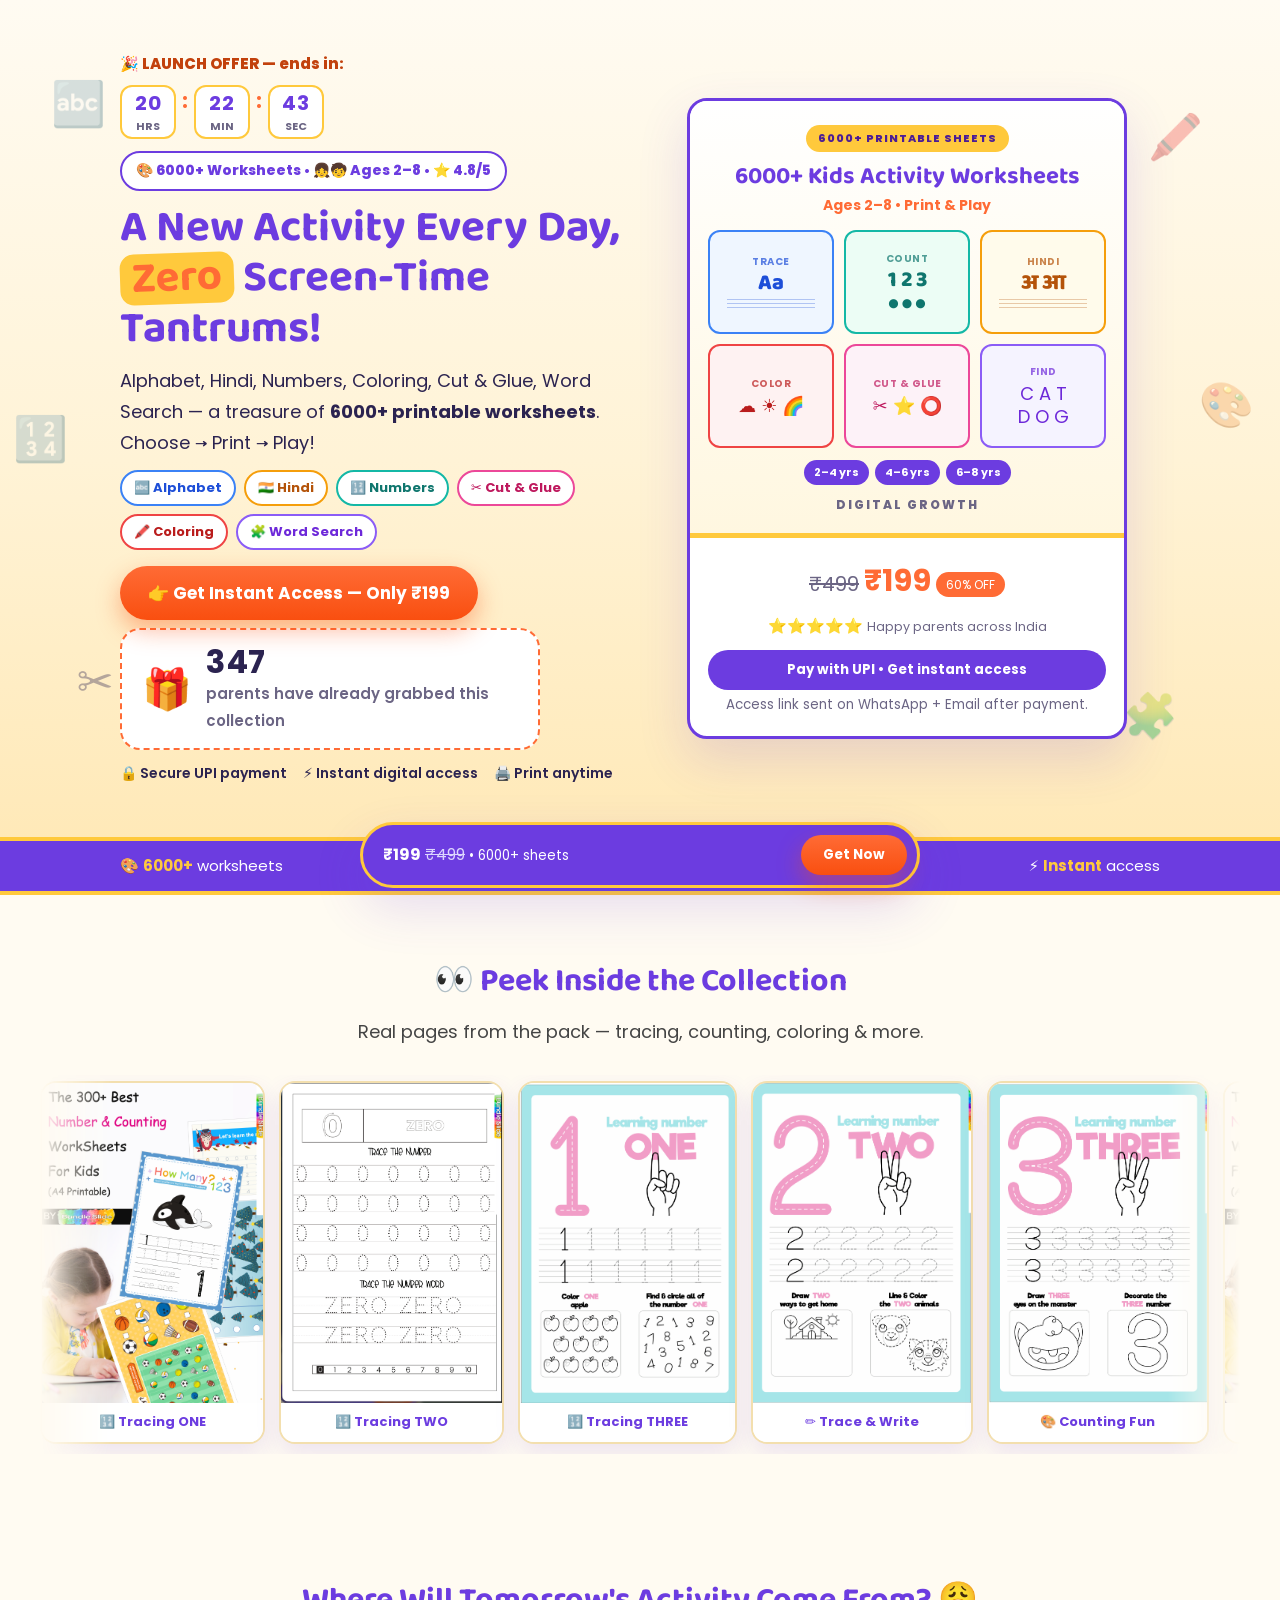
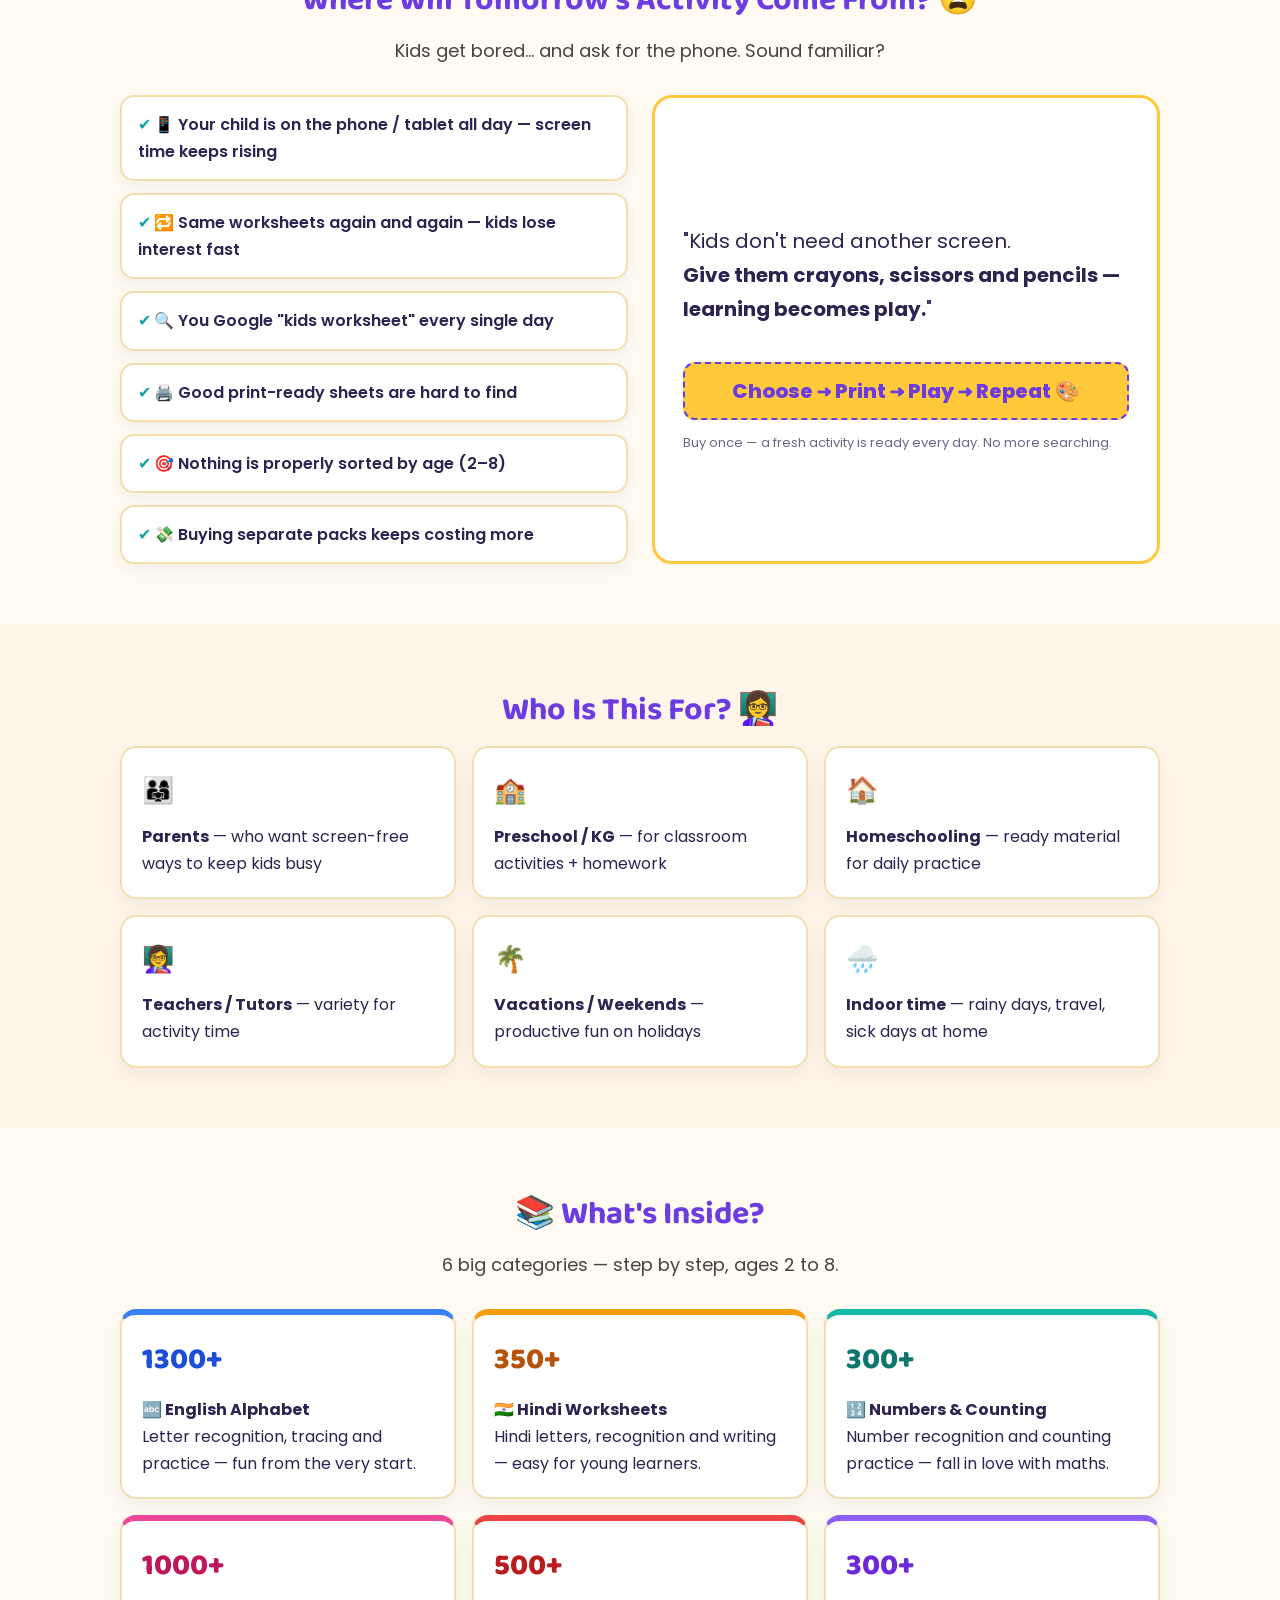
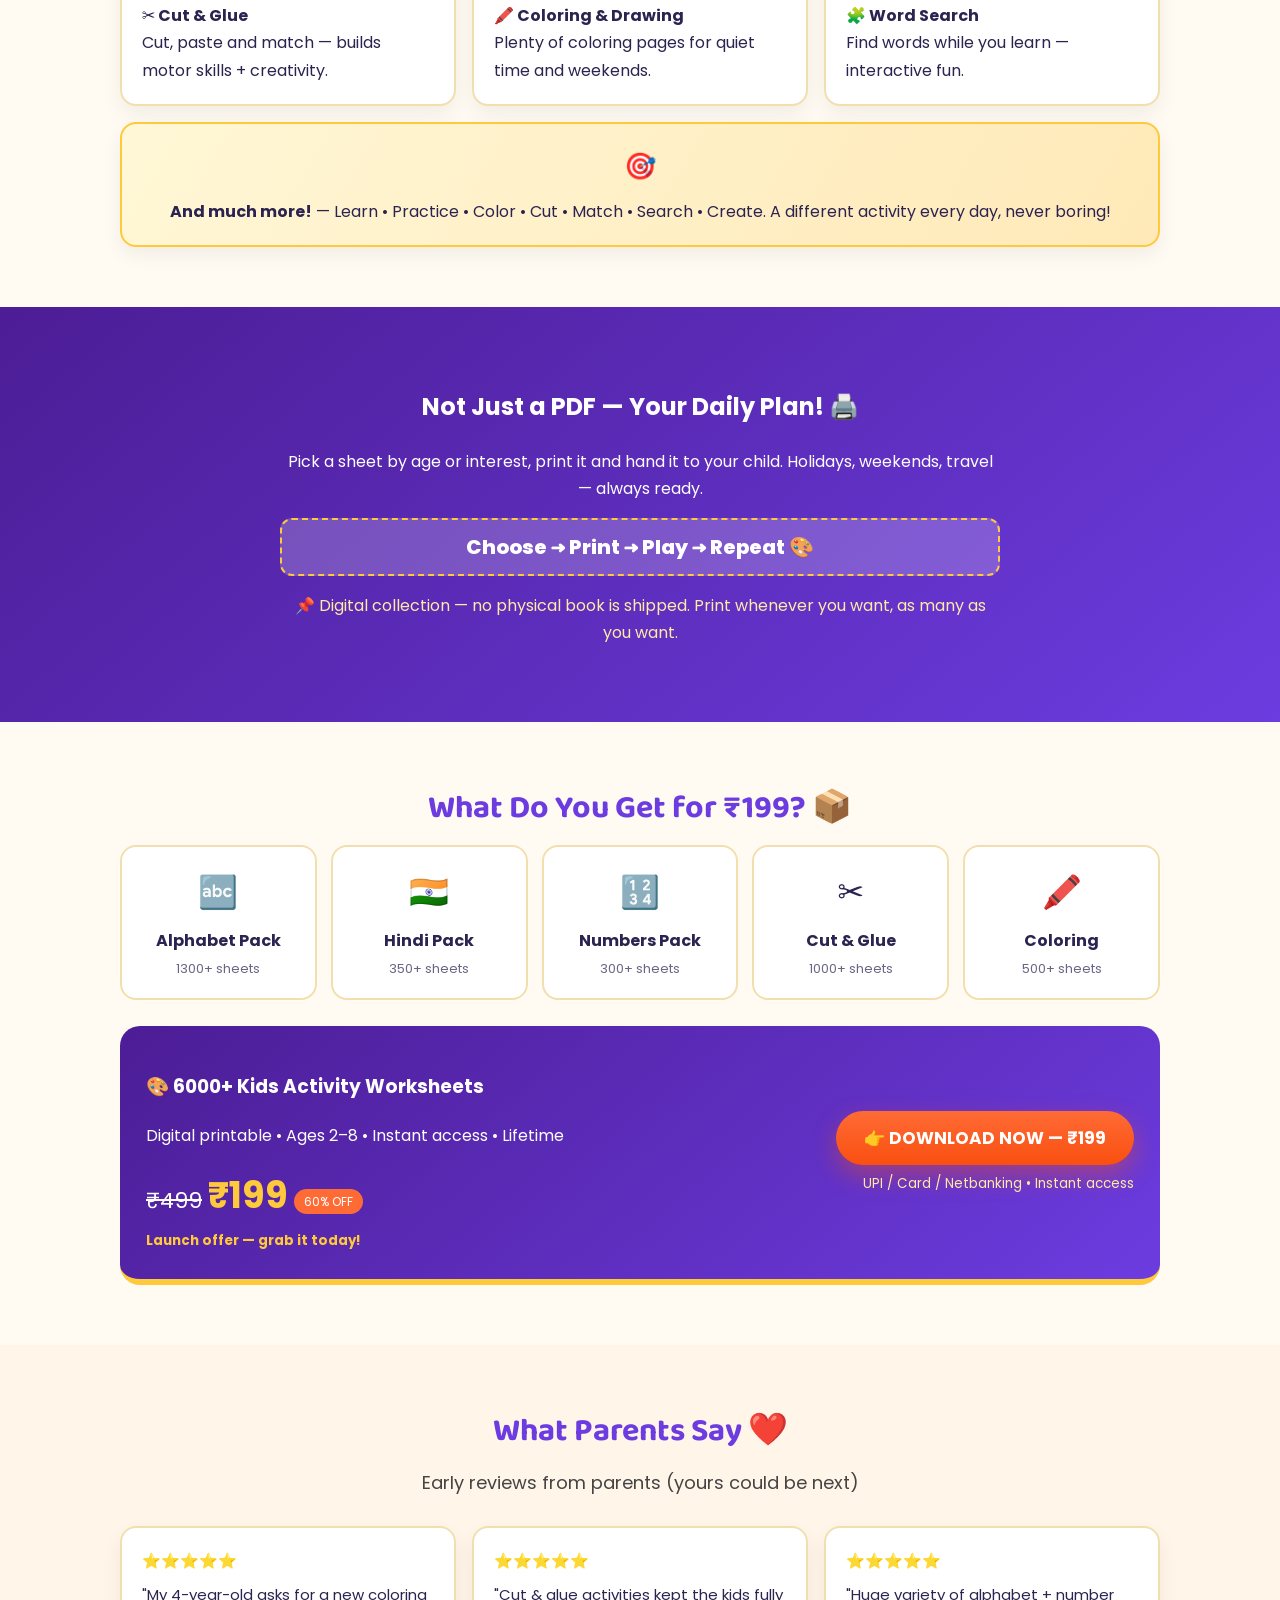
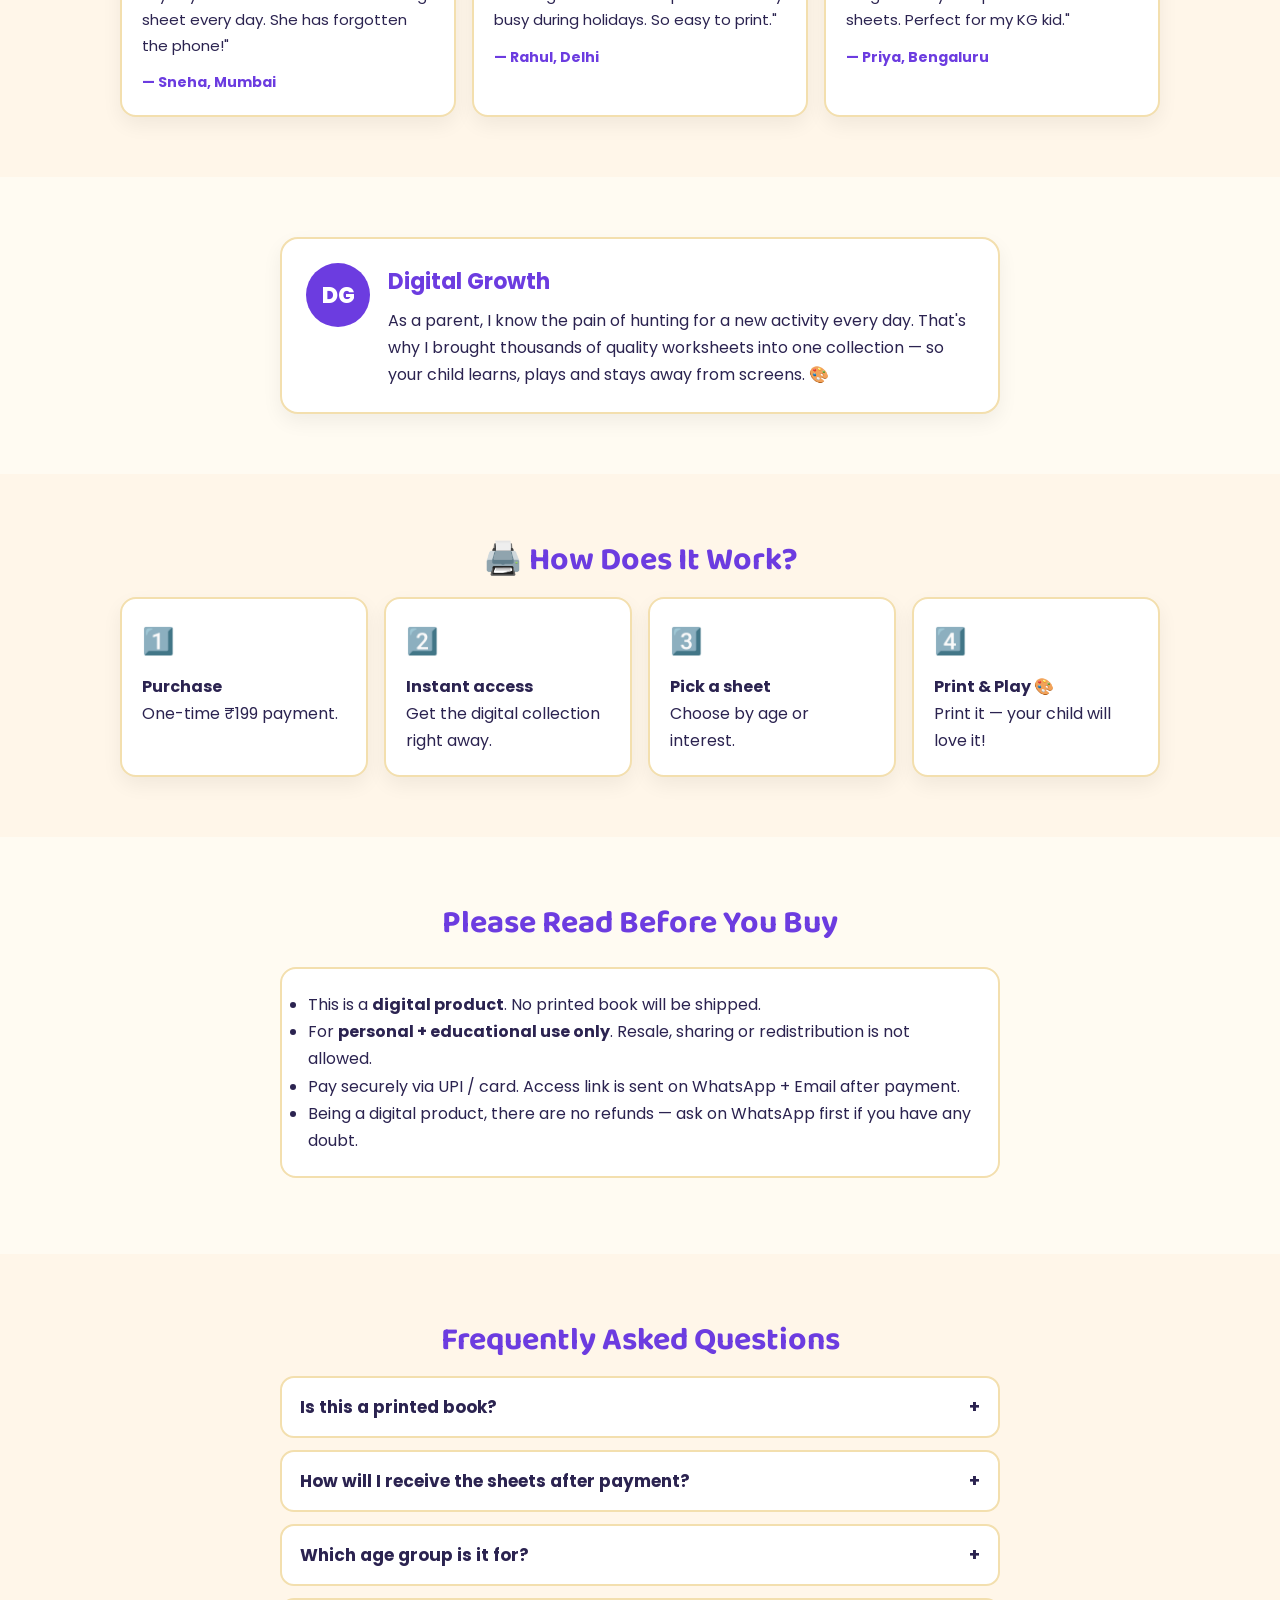
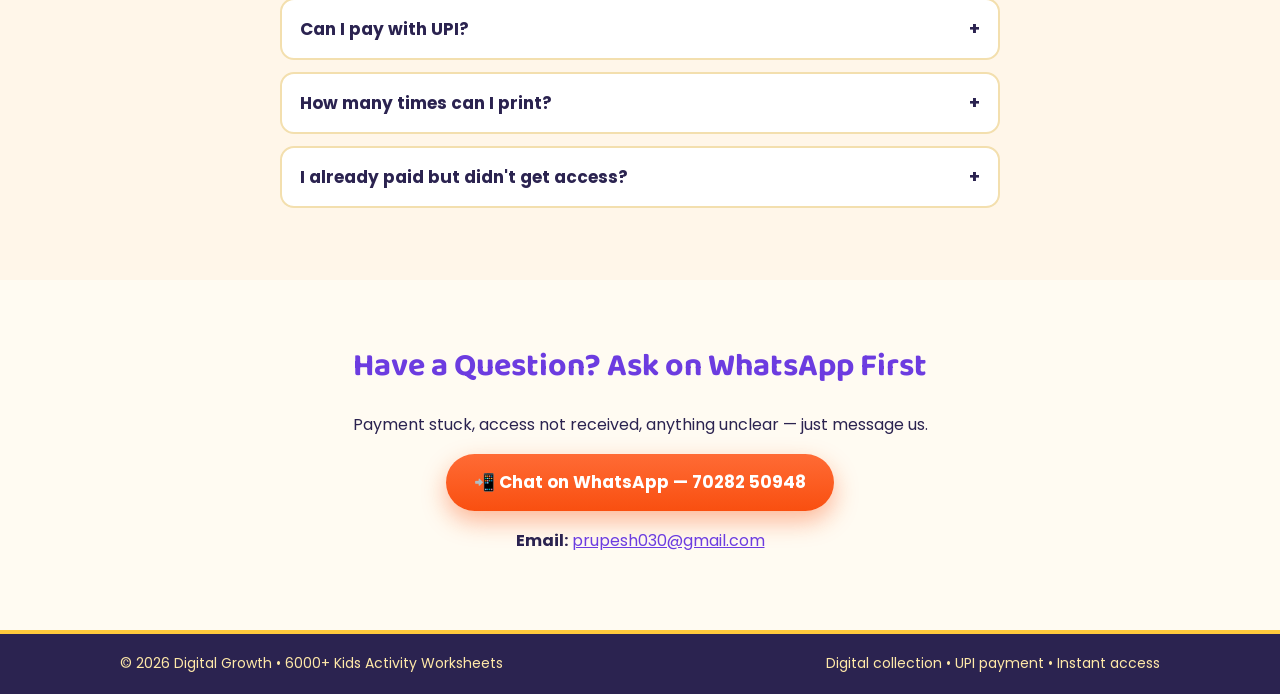
==== kids/index.html @ e6f53eb4 "Add kids worksheets landing page (English, demo slider)" ====
<!DOCTYPE html>
<html lang="en">
<head>
  <meta charset="UTF-8" />
  <meta name="viewport" content="width=device-width, initial-scale=1.0" />
  <title>🎨 6000+ Kids Activity Worksheets | Ages 2–8 • Only ₹199 - Digital Growth</title>
  <meta name="description" content="6000+ printable Kids Activity Worksheets for ages 2–8. Alphabet, Hindi, Numbers, Cut & Glue, Coloring, Word Search. ₹199 • One-time payment • Instant digital access." />
  <meta property="og:title" content="🎨 6000+ Kids Activity Worksheets — ₹199" />
  <meta property="og:description" content="Alphabet • Hindi • Numbers • Cut & Glue • Coloring • Word Search. Choose → Print → Play. Screen-free fun!" />
  <meta property="og:type" content="website" />
  <link rel="preconnect" href="https://fonts.googleapis.com" />
  <link rel="preconnect" href="https://fonts.gstatic.com" crossorigin />
  <link href="https://fonts.googleapis.com/css2?family=Baloo+2:wght@500;600;700;800&family=Poppins:wght@400;500;600;700&display=swap" rel="stylesheet" />
  <link rel="stylesheet" href="./styles.css" />
</head>
<body>
  <!-- Mobile sticky timer header (mobile only) -->
  <div class="offer-bar">
    <div class="container offer-bar-inner">
      <span class="offer-text">🎉 LAUNCH OFFER — ends in:</span>
      <div class="cd" role="timer" aria-live="off" aria-label="Time left for offer">
        <div class="cd-box"><strong id="cdHm">--</strong><small>HRS</small></div>
        <span class="cd-sep">:</span>
        <div class="cd-box"><strong id="cdMm">--</strong><small>MIN</small></div>
        <span class="cd-sep">:</span>
        <div class="cd-box"><strong id="cdSm">--</strong><small>SEC</small></div>
      </div>
    </div>
  </div>

  <!-- Hero -->
  <header class="hero">
    <div class="hero-bg" aria-hidden="true"><span class="float f1">🔤</span><span class="float f2">🖍️</span><span class="float f3">✂️</span><span class="float f4">🧩</span><span class="float f5">🔢</span><span class="float f6">🎨</span></div>
    <div class="container hero-grid">
      <div class="hero-copy">
        <div class="hero-timer">
          <span class="offer-text">🎉 LAUNCH OFFER — ends in:</span>
          <div class="cd" role="timer" aria-live="off" aria-label="Time left for offer">
            <div class="cd-box"><strong id="cdH">--</strong><small>HRS</small></div>
            <span class="cd-sep">:</span>
            <div class="cd-box"><strong id="cdM">--</strong><small>MIN</small></div>
            <span class="cd-sep">:</span>
            <div class="cd-box"><strong id="cdS">--</strong><small>SEC</small></div>
          </div>
        </div>
        <span class="pill">🎨 6000+ Worksheets • 👧🧒 Ages 2–8 • ⭐ 4.8/5</span>
        <h1>A New Activity Every Day,<br /><span class="hl">Zero</span> Screen-Time Tantrums!</h1>
        <p class="lead">Alphabet, Hindi, Numbers, Coloring, Cut &amp; Glue, Word Search — a treasure of <strong>6000+ printable worksheets</strong>. Choose → Print → Play!</p>
        <div class="chip-row">
          <span class="chip c-blue">🔤 Alphabet</span>
          <span class="chip c-saffron">🇮🇳 Hindi</span>
          <span class="chip c-teal">🔢 Numbers</span>
          <span class="chip c-pink">✂️ Cut &amp; Glue</span>
          <span class="chip c-red">🖍️ Coloring</span>
          <span class="chip c-violet">🧩 Word Search</span>
        </div>
        <div class="hero-cta">
          <button class="btn btn-cta btn-lg" data-buy>👉 Get Instant Access — Only ₹199</button>
        </div>
        <div class="buy-card">
          <span class="buy-icon" aria-hidden="true">🎁</span>
          <div>
            <strong id="buyCount">0</strong>
            <small>parents have already grabbed this collection</small>
          </div>
        </div>
        <div class="trust">
          <span>🔒 Secure UPI payment</span>
          <span>⚡ Instant digital access</span>
          <span>🖨️ Print anytime</span>
        </div>
      </div>
      <div class="hero-card">
        <div class="sheet-pack">
          <span class="pack-badge">6000+ PRINTABLE SHEETS</span>
          <h2>6000+ Kids Activity Worksheets</h2>
          <p class="pack-sub">Ages 2–8 • Print &amp; Play</p>
          <div class="sheet-grid">
            <div class="sheet s-blue"><span class="sheet-tag">Trace</span><span class="sheet-big">Aa</span><span class="sheet-lines"></span></div>
            <div class="sheet s-teal"><span class="sheet-tag">Count</span><span class="sheet-big">1 2 3</span><span class="sheet-dots">● ● ●</span></div>
            <div class="sheet s-saffron"><span class="sheet-tag">Hindi</span><span class="sheet-big">अ आ</span><span class="sheet-lines"></span></div>
            <div class="sheet s-red"><span class="sheet-tag">Color</span><span class="sheet-draw">☁️ ☀️ 🌈</span></div>
            <div class="sheet s-pink"><span class="sheet-tag">Cut &amp; Glue</span><span class="sheet-draw">✂️ ⭐ ⭕</span></div>
            <div class="sheet s-violet"><span class="sheet-tag">Find</span><span class="sheet-draw">C A T<br />D O G</span></div>
          </div>
          <div class="pack-ages"><span>2–4 yrs</span><span>4–6 yrs</span><span>6–8 yrs</span></div>
          <div class="pack-author">DIGITAL GROWTH</div>
        </div>
        <div class="hero-card-foot">
          <div class="mini-price"><s>₹499</s> <strong>₹199</strong> <span class="off">60% OFF</span></div>
          <div class="stars">⭐⭐⭐⭐⭐ <small>Happy parents across India</small></div>
          <button class="btn btn-dark btn-block" data-buy>Pay with UPI • Get instant access</button>
          <small>Access link sent on WhatsApp + Email after payment.</small>
        </div>
      </div>
    </div>
  </header>

  <!-- Proof strip -->
  <div class="proof-strip">
    <div class="container proof-inner">
      <span>🎨 <strong>6000+</strong> worksheets</span>
      <span>👧🧒 <strong>Ages 2–8</strong></span>
      <span>🖨️ <strong>100%</strong> printable</span>
      <span>⚡ <strong>Instant</strong> access</span>
    </div>
  </div>

  <!-- Demo pages slider -->
  <section class="section demo" id="demo">
    <div class="container">
      <h2 class="sec-title">👀 Peek Inside the Collection</h2>
      <p class="sec-sub">Real pages from the pack — tracing, counting, coloring &amp; more.</p>
    </div>
    <div class="slider" aria-label="Sample worksheet pages">
      <div class="track">
        <figure class="slide"><img src="./Demo01.png" alt="Number ONE tracing and counting worksheet" loading="lazy" /><figcaption>🔢 Tracing ONE</figcaption></figure>
        <figure class="slide"><img src="./Demo02.png" alt="Number TWO tracing and coloring worksheet" loading="lazy" /><figcaption>🔢 Tracing TWO</figcaption></figure>
        <figure class="slide"><img src="./Demo03.png" alt="Number THREE tracing and drawing worksheet" loading="lazy" /><figcaption>🔢 Tracing THREE</figcaption></figure>
        <figure class="slide"><img src="./Demo04.png" alt="Number ZERO trace the number worksheet" loading="lazy" /><figcaption>✏️ Trace &amp; Write</figcaption></figure>
        <figure class="slide"><img src="./Demo05.png" alt="Number and counting bundle worksheets" loading="lazy" /><figcaption>🎨 Counting Fun</figcaption></figure>
        <figure class="slide" aria-hidden="true"><img src="./Demo01.png" alt="" loading="lazy" /><figcaption>🔢 Tracing ONE</figcaption></figure>
        <figure class="slide" aria-hidden="true"><img src="./Demo02.png" alt="" loading="lazy" /><figcaption>🔢 Tracing TWO</figcaption></figure>
        <figure class="slide" aria-hidden="true"><img src="./Demo03.png" alt="" loading="lazy" /><figcaption>🔢 Tracing THREE</figcaption></figure>
        <figure class="slide" aria-hidden="true"><img src="./Demo04.png" alt="" loading="lazy" /><figcaption>✏️ Trace &amp; Write</figcaption></figure>
        <figure class="slide" aria-hidden="true"><img src="./Demo05.png" alt="" loading="lazy" /><figcaption>🎨 Counting Fun</figcaption></figure>
      </div>
    </div>
  </section>

  <!-- Pain -->
  <section class="section" id="problems">
    <div class="container">
      <h2 class="sec-title">Where Will Tomorrow's Activity Come From? 😩</h2>
      <p class="sec-sub">Kids get bored… and ask for the phone. Sound familiar?</p>
      <div class="grid-2">
        <ul class="check-list pain">
          <li>📱 Your child is on the phone / tablet all day — screen time keeps rising</li>
          <li>🔁 Same worksheets again and again — kids lose interest fast</li>
          <li>🔍 You Google "kids worksheet" every single day</li>
          <li>🖨️ Good print-ready sheets are hard to find</li>
          <li>🎯 Nothing is properly sorted by age (2–8)</li>
          <li>💸 Buying separate packs keeps costing more</li>
        </ul>
        <div class="quote-card">
          <p>"Kids don't need another screen.<br /><strong>Give them crayons, scissors and pencils — learning becomes play.</strong>"</p>
          <div class="flow">Choose → Print → Play → Repeat 🎨</div>
          <small class="quote-note">Buy once — a fresh activity is ready every day. No more searching.</small>
        </div>
      </div>
    </div>
  </section>

  <!-- For whom -->
  <section class="section alt" id="whom">
    <div class="container">
      <h2 class="sec-title">Who Is This For? 👩‍🏫</h2>
      <div class="cards">
        <div class="card">👨‍👩‍👧<p><strong>Parents</strong> — who want screen-free ways to keep kids busy</p></div>
        <div class="card">🏫<p><strong>Preschool / KG</strong> — for classroom activities + homework</p></div>
        <div class="card">🏠<p><strong>Homeschooling</strong> — ready material for daily practice</p></div>
        <div class="card">👩‍🏫<p><strong>Teachers / Tutors</strong> — variety for activity time</p></div>
        <div class="card">🌴<p><strong>Vacations / Weekends</strong> — productive fun on holidays</p></div>
        <div class="card">🌧️<p><strong>Indoor time</strong> — rainy days, travel, sick days at home</p></div>
      </div>
    </div>
  </section>

  <!-- Inside -->
  <section class="section" id="learn">
    <div class="container">
      <h2 class="sec-title">📚 What's Inside?</h2>
      <p class="sec-sub">6 big categories — step by step, ages 2 to 8.</p>
      <div class="cards">
        <div class="card cat-blue"><span class="cat-num">1300+</span><p><strong>🔤 English Alphabet</strong><br />Letter recognition, tracing and practice — fun from the very start.</p></div>
        <div class="card cat-saffron"><span class="cat-num">350+</span><p><strong>🇮🇳 Hindi Worksheets</strong><br />Hindi letters, recognition and writing — easy for young learners.</p></div>
        <div class="card cat-teal"><span class="cat-num">300+</span><p><strong>🔢 Numbers &amp; Counting</strong><br />Number recognition and counting practice — fall in love with maths.</p></div>
        <div class="card cat-pink"><span class="cat-num">1000+</span><p><strong>✂️ Cut &amp; Glue</strong><br />Cut, paste and match — builds motor skills + creativity.</p></div>
        <div class="card cat-red"><span class="cat-num">500+</span><p><strong>🖍️ Coloring &amp; Drawing</strong><br />Plenty of coloring pages for quiet time and weekends.</p></div>
        <div class="card cat-violet"><span class="cat-num">300+</span><p><strong>🧩 Word Search</strong><br />Find words while you learn — interactive fun.</p></div>
        <div class="card wide">🎯<p><strong>And much more!</strong> — Learn • Practice • Color • Cut • Match • Search • Create. A different activity every day, never boring!</p></div>
      </div>
    </div>
  </section>

  <!-- Practical -->
  <section class="section dark">
    <div class="container narrow center">
      <h2>Not Just a PDF — Your Daily Plan! 🖨️</h2>
      <p>Pick a sheet by age or interest, print it and hand it to your child. Holidays, weekends, travel — always ready.</p>
      <div class="flow large">Choose → Print → Play → Repeat 🎨</div>
      <p class="muted-light">📌 Digital collection — no physical book is shipped. Print whenever you want, as many as you want.</p>
    </div>
  </section>

  <!-- Price -->
  <section class="section" id="inside">
    <div class="container">
      <h2 class="sec-title">What Do You Get for ₹199? 📦</h2>
      <div class="inside-grid">
        <div class="inside">🔤<h3>Alphabet Pack</h3><p>1300+ sheets</p></div>
        <div class="inside">🇮🇳<h3>Hindi Pack</h3><p>350+ sheets</p></div>
        <div class="inside">🔢<h3>Numbers Pack</h3><p>300+ sheets</p></div>
        <div class="inside">✂️<h3>Cut &amp; Glue</h3><p>1000+ sheets</p></div>
        <div class="inside">🖍️<h3>Coloring</h3><p>500+ sheets</p></div>
      </div>

      <div class="price-box">
        <div>
          <h3>🎨 6000+ Kids Activity Worksheets</h3>
          <p>Digital printable • Ages 2–8 • Instant access • Lifetime</p>
          <div class="price"><s>₹499</s> <strong>₹199</strong> <span class="off">60% OFF</span></div>
          <small class="offer-note">Launch offer — grab it today!</small>
        </div>
        <div class="price-cta">
          <button class="btn btn-cta btn-lg" data-buy>👉 DOWNLOAD NOW — ₹199</button>
          <small>UPI / Card / Netbanking • Instant access</small>
        </div>
      </div>
    </div>
  </section>

  <!-- Testimonials -->
  <section class="section alt" id="reviews">
    <div class="container">
      <h2 class="sec-title">What Parents Say ❤️</h2>
      <p class="sec-sub">Early reviews from parents (yours could be next)</p>
      <div class="reviews">
        <div class="review"><div class="r-stars">⭐⭐⭐⭐⭐</div><p>"My 4-year-old asks for a new coloring sheet every day. She has forgotten the phone!"</p><strong>— Sneha, Mumbai</strong></div>
        <div class="review"><div class="r-stars">⭐⭐⭐⭐⭐</div><p>"Cut &amp; glue activities kept the kids fully busy during holidays. So easy to print."</p><strong>— Rahul, Delhi</strong></div>
        <div class="review"><div class="r-stars">⭐⭐⭐⭐⭐</div><p>"Huge variety of alphabet + number sheets. Perfect for my KG kid."</p><strong>— Priya, Bengaluru</strong></div>
      </div>
    </div>
  </section>

  <!-- Author -->
  <section class="section" id="author">
    <div class="container narrow">
      <div class="author-box">
        <span class="avatar big">DG</span>
        <div>
          <h3>Digital Growth</h3>
          <p>As a parent, I know the pain of hunting for a new activity every day. That's why I brought thousands of quality worksheets into one collection — so your child learns, plays and stays away from screens. 🎨</p>
        </div>
      </div>
    </div>
  </section>

  <!-- How it works -->
  <section class="section alt" id="how">
    <div class="container">
      <h2 class="sec-title">🖨️ How Does It Work?</h2>
      <div class="cards steps">
        <div class="card">1️⃣<p><strong>Purchase</strong><br />One-time ₹199 payment.</p></div>
        <div class="card">2️⃣<p><strong>Instant access</strong><br />Get the digital collection right away.</p></div>
        <div class="card">3️⃣<p><strong>Pick a sheet</strong><br />Choose by age or interest.</p></div>
        <div class="card">4️⃣<p><strong>Print &amp; Play 🎨</strong><br />Print it — your child will love it!</p></div>
      </div>
    </div>
  </section>

  <!-- Disclaimer -->
  <section class="section" id="note">
    <div class="container narrow">
      <h2 class="sec-title">Please Read Before You Buy</h2>
      <ul class="note-list">
        <li>This is a <strong>digital product</strong>. No printed book will be shipped.</li>
        <li>For <strong>personal + educational use only</strong>. Resale, sharing or redistribution is not allowed.</li>
        <li>Pay securely via UPI / card. Access link is sent on WhatsApp + Email after payment.</li>
        <li>Being a digital product, there are no refunds — ask on WhatsApp first if you have any doubt.</li>
      </ul>
    </div>
  </section>

  <!-- FAQ -->
  <section class="section alt" id="faq">
    <div class="container narrow">
      <h2 class="sec-title">Frequently Asked Questions</h2>
      <div class="faq">
        <button class="faq-q">Is this a printed book?<span>+</span></button>
        <div class="faq-a">No. This is a digital printable collection. Print any sheet at home or at a xerox centre.</div>
      </div>
      <div class="faq">
        <button class="faq-q">How will I receive the sheets after payment?<span>+</span></button>
        <div class="faq-a">You get instant digital access + the link is sent on WhatsApp and Email.</div>
      </div>
      <div class="faq">
        <button class="faq-q">Which age group is it for?<span>+</span></button>
        <div class="faq-a">Ages 2 to 8 — for Preschool, Nursery, Kindergarten and early learners.</div>
      </div>
      <div class="faq">
        <button class="faq-q">Can I pay with UPI?<span>+</span></button>
        <div class="faq-a">Yes. Google Pay / PhonePe / Paytm UPI, cards and netbanking all work.</div>
      </div>
      <div class="faq">
        <button class="faq-q">How many times can I print?<span>+</span></button>
        <div class="faq-a">Lifetime access — print whenever you want, as many times as you want.</div>
      </div>
      <div class="faq">
        <button class="faq-q">I already paid but didn't get access?<span>+</span></button>
        <div class="faq-a">Send your payment screenshot on WhatsApp — 917028250948. We will send access immediately.</div>
      </div>
    </div>
  </section>

  <!-- Contact -->
  <section class="section" id="contact">
    <div class="container narrow center">
      <h2 class="sec-title">Have a Question? Ask on WhatsApp First</h2>
      <p>Payment stuck, access not received, anything unclear — just message us.</p>
      <p><a class="btn btn-cta btn-lg" href="https://wa.me/917028250948?text=Hi%2C%20I%20want%20to%20know%20more%20about%20the%206000%2B%20Kids%20Worksheets%20collection" target="_blank" rel="noopener">📲 Chat on WhatsApp — 70282 50948</a></p>
      <p><strong>Email:</strong> <a href="mailto:prupesh030@gmail.com">prupesh030@gmail.com</a></p>
    </div>
  </section>

  <footer class="footer">
    <div class="container foot-inner">
      <span>© <span id="year"></span> Digital Growth • 6000+ Kids Activity Worksheets</span>
      <span class="muted-light">Digital collection • UPI payment • Instant access</span>
    </div>
  </footer>

  <!-- Sticky bar -->
  <div class="sticky-bar show" id="stickyBar">
    <div><strong>₹199</strong> <s>₹499</s> <small>• 6000+ sheets</small></div>
    <button class="btn btn-cta" data-buy>Get Now</button>
  </div>

  <!-- Order modal -->
  <div class="modal-backdrop" id="modal" aria-hidden="true">
    <div class="modal" role="dialog" aria-modal="true" aria-labelledby="modalTitle">
      <button class="modal-close" id="modalClose" aria-label="Close">✕</button>
      <div id="modalPay">
        <h3 id="modalTitle">₹199 • Get the Worksheets 🎨</h3>
        <p class="muted">Pay ₹199 using the button below — enter name, email and phone on the Razorpay page. Instant access.</p>
        <div class="modal-product">
          <span>🎨</span>
          <div><strong>6000+ Kids Activity Worksheets</strong><br /><small>Ages 2–8 • Printable • ₹199 (instead of ₹499)</small></div>
        </div>
        <form class="rzp-wrap"><script src="https://checkout.razorpay.com/v1/payment-button.js" data-payment_button_id="pl_TcI4xsJJBFeKNS" async></script></form>
        <small class="muted">🔒 Secure payment • UPI / cards accepted • Instant access</small>
      </div>
    </div>
  </div>

  <script src="./app.js"></script>
</body>
</html>
---- kids/styles.css ----
:root{
  --primary:#6C3CE0; --primary2:#8B5CF6;
  --cta:#FF6B35; --cta2:#F94F10;
  --yellow:#FFC93C; --teal:#0EA5A5; --pink:#EC4899;
  --bg:#FFF6E9; --cream:#FFFBF2; --card:#ffffff; --text:#2B2350;
  --muted:#6B6584; --border:#F3DFAE; --radius:20px;
  --shadow:0 20px 50px rgba(108,60,224,.16);
}
*{box-sizing:border-box}
html{scroll-behavior:smooth}
body{margin:0;font-family:'Poppins','Baloo 2',system-ui,sans-serif;color:var(--text);background:var(--cream);line-height:1.7}
.container{max-width:1080px;margin:0 auto;padding:0 20px}
.narrow{max-width:760px}
.center{text-align:center}
.muted{color:var(--muted)}
a{color:var(--primary)}

/* Buttons */
.btn{border:0;border-radius:999px;padding:10px 22px;font-weight:700;font-family:inherit;cursor:pointer;transition:.2s;text-decoration:none;display:inline-block}
.btn-lg{font-size:17px;padding:14px 28px}
.btn-block{width:100%}
.btn-cta{background:linear-gradient(180deg,var(--cta),var(--cta2));color:#fff;box-shadow:0 10px 24px rgba(249,79,16,.4)}
.btn-cta:hover{transform:translateY(-1px) scale(1.02)}
.btn-dark{background:var(--primary);color:#fff}
.btn-dark:hover{background:var(--primary2)}
.btn:focus-visible,.faq-q:focus-visible,.modal-close:focus-visible{outline:3px solid var(--cta);outline-offset:2px}

/* Hero */
.hero{position:relative;color:var(--text);overflow:hidden;background:linear-gradient(180deg,#FFFBF2 0%,#FFF3D6 55%,#FFE9B8 100%);padding:24px 0;min-height:calc(100svh - 63px);display:flex;align-items:center}
.hero-bg{position:absolute;inset:0;pointer-events:none}
.hero-bg .float{position:absolute;font-size:44px;opacity:.35;animation:bob 4s ease-in-out infinite}
.f1{top:8%;left:4%}.f2{top:12%;right:6%;animation-delay:.6s}.f3{bottom:14%;left:6%;animation-delay:1.2s}
.f4{bottom:10%;right:8%;animation-delay:1.8s}.f5{top:48%;left:1%;animation-delay:2.4s}.f6{top:44%;right:2%;animation-delay:3s}
@keyframes bob{0%,100%{transform:translateY(0) rotate(-6deg)}50%{transform:translateY(-14px) rotate(6deg)}}
.hero-grid{position:relative;display:grid;grid-template-columns:1fr 1fr;gap:28px;align-items:center;width:100%}
.pill{display:inline-block;background:#fff;border:2px solid var(--primary);color:var(--primary);padding:6px 14px;border-radius:999px;font-size:14px;font-weight:800}
.hero-timer{margin-bottom:12px}
.hero-timer .offer-text{display:block;font-weight:800;font-size:15px;color:#C2410C;margin-bottom:8px}
.offer-bar{display:none}
.cd{display:flex;align-items:flex-start;gap:6px}
.cd-box{background:#fff;color:var(--primary);border:2px solid var(--yellow);border-radius:12px;min-width:56px;padding:4px 8px 3px;text-align:center;line-height:1.2}
.cd-box strong{display:block;font-size:20px;font-variant-numeric:tabular-nums;letter-spacing:1px}
.cd-box small{font-size:11px;font-weight:700;color:var(--muted)}
.cd-sep{color:var(--cta);font-weight:800;font-size:20px;line-height:1.6}
.hero h1{font-family:'Baloo 2','Poppins',sans-serif;font-size:44px;line-height:1.15;margin:12px 0;color:var(--primary)}
.hero h1 .hl{color:var(--cta);background:var(--yellow);padding:0 12px;border-radius:14px;display:inline-block;transform:rotate(-2deg)}
.lead{font-size:18px;margin:0 0 8px}
.chip-row{display:flex;gap:8px;flex-wrap:wrap;margin:12px 0}
.chip{font-size:13px;font-weight:700;padding:5px 12px;border-radius:999px;background:#fff;border:2px solid}
.c-blue{border-color:#3B82F6;color:#1D4ED8}.c-saffron{border-color:#F59E0B;color:#B45309}
.c-teal{border-color:#14B8A6;color:#0F766E}.c-pink{border-color:#EC4899;color:#BE185D}
.c-red{border-color:#EF4444;color:#B91C1C}.c-violet{border-color:#8B5CF6;color:#6D28D9}
.hero-cta{display:flex;gap:12px;flex-wrap:wrap;margin:16px 0 8px}
.buy-card{display:flex;gap:14px;align-items:center;background:#fff;border:2px dashed var(--cta);border-radius:20px;padding:14px 20px;margin-bottom:12px;max-width:420px}
.buy-icon{font-size:40px}
.buy-card strong{display:block;font-size:32px;line-height:1.1;font-variant-numeric:tabular-nums;letter-spacing:.5px}
.buy-card small{font-size:15px;color:var(--muted);font-weight:600;line-height:1.4}
.trust{display:flex;gap:16px;flex-wrap:wrap;font-size:14px;font-weight:600}

/* Cover card — light worksheet-mockup look */
.hero-card{background:#fff;border-radius:var(--radius);overflow:hidden;box-shadow:var(--shadow);border:3px solid var(--primary);max-width:440px;width:100%;justify-self:center}
.sheet-pack{background:linear-gradient(180deg,#fff 0%,#FFF7E0 100%);padding:22px 18px 18px;text-align:center;position:relative;border-bottom:5px solid var(--yellow)}
.pack-badge{display:inline-block;background:var(--yellow);color:#4C1D95;font-size:11px;font-weight:800;padding:4px 12px;border-radius:999px;letter-spacing:1px}
.sheet-pack h2{margin:10px 0 2px;font-size:24px;line-height:1.25;font-family:'Baloo 2',sans-serif;color:var(--primary)}
.pack-sub{color:var(--cta);font-weight:700;margin:0 0 12px;font-size:14px}
.sheet-grid{display:grid;grid-template-columns:repeat(3,1fr);gap:10px;margin:0 0 12px}
.sheet{border-radius:12px;padding:10px 6px;background:#fff;border:2px solid;display:flex;flex-direction:column;gap:2px;align-items:center;min-height:104px;justify-content:center}
.sheet-tag{font-size:10px;font-weight:700;text-transform:uppercase;letter-spacing:.5px;opacity:.7}
.sheet-big{font-family:'Baloo 2';font-weight:800;font-size:22px;line-height:1}
.sheet-lines{display:block;width:80%;height:14px;background:repeating-linear-gradient(180deg,transparent 0 3px,currentColor 3px 4px);opacity:.3}
.sheet-dots{font-size:12px}
.sheet-draw{font-size:18px;line-height:1.3}
.s-blue{border-color:#3B82F6;color:#1D4ED8;background:#EFF6FF}
.s-teal{border-color:#14B8A6;color:#0F766E;background:#ECFDF5}
.s-saffron{border-color:#F59E0B;color:#B45309;background:#FFFBEB}
.s-red{border-color:#EF4444;color:#B91C1C;background:#FEF2F2}
.s-pink{border-color:#EC4899;color:#BE185D;background:#FDF2F8}
.s-violet{border-color:#8B5CF6;color:#6D28D9;background:#F5F3FF}
.pack-ages{display:flex;gap:6px;justify-content:center;margin-bottom:10px}
.pack-ages span{font-size:11px;font-weight:700;background:var(--primary);color:#fff;padding:3px 10px;border-radius:999px}
.pack-author{font-weight:800;letter-spacing:2px;font-size:12px;color:var(--muted)}
.hero-card-foot{padding:18px;text-align:center}
.hero-card-foot small{color:var(--muted)}
.mini-price{font-size:20px;margin-bottom:6px}.mini-price s{color:var(--muted)}.mini-price strong{font-size:30px;color:var(--cta)}
.stars{margin-bottom:12px;font-size:15px}.stars small{color:var(--muted)}

/* Demo slider — infinite auto-scroll */
.demo{padding-bottom:40px}
.slider{overflow:hidden;max-width:1200px;margin:0 auto;padding:6px 0 10px;-webkit-mask-image:linear-gradient(90deg,transparent,#000 6%,#000 94%,transparent);mask-image:linear-gradient(90deg,transparent,#000 6%,#000 94%,transparent)}
.track{display:flex;gap:14px;width:max-content;animation:slide 30s linear infinite}
.slider:hover .track{animation-play-state:paused}
@keyframes slide{to{transform:translateX(-50%)}}
.slide{margin:0;background:#fff;border:2px solid var(--border);border-radius:16px;overflow:hidden;box-shadow:0 10px 24px rgba(108,60,224,.12);flex-shrink:0}
.slide img{display:block;height:320px;width:auto;object-fit:cover;background:#f4f1ff}
.slide figcaption{text-align:center;font-size:13px;font-weight:700;color:var(--primary);padding:8px 10px;background:#fff}
@media(prefers-reduced-motion:reduce){.track{animation:none;flex-wrap:wrap;width:auto;justify-content:center}}

/* Sections */
.section{padding:60px 0;background:var(--cream)}
.section.alt{background:var(--bg)}
.section.dark{background:linear-gradient(140deg,#4C1D95,#6C3CE0);color:#fff}
.sec-title{font-family:'Baloo 2',sans-serif;font-size:32px;margin:0 0 8px;text-align:center;color:var(--primary)}
.section.dark .sec-title,.section.dark h2{color:#fff}
.sec-sub{text-align:center;color:#444;font-size:18px;margin:0 0 28px}
.grid-2{display:grid;grid-template-columns:1fr 1fr;gap:24px}
.check-list{list-style:none;margin:0;padding:0;display:grid;gap:12px}
.check-list li{background:var(--card);border:2px solid var(--border);border-radius:14px;padding:14px 16px;box-shadow:0 6px 16px rgba(0,0,0,.05);font-weight:600}
.check-list li::before{content:"✔ ";color:var(--teal);font-weight:800}
.quote-card{background:#fff;color:var(--text);border:3px solid var(--yellow);border-radius:var(--radius);padding:28px;display:flex;flex-direction:column;justify-content:center;font-size:20px}
.flow{margin-top:16px;background:var(--yellow);border:2px dashed var(--primary);color:var(--primary);padding:10px 14px;border-radius:12px;font-weight:800;text-align:center}
.flow.large{font-size:20px;background:rgba(255,255,255,.2);color:#fff;border-color:var(--yellow)}
.proof-strip{background:var(--primary);color:#fff;border-top:4px solid var(--yellow);border-bottom:4px solid var(--yellow)}
.proof-inner{display:flex;gap:18px;justify-content:space-between;flex-wrap:wrap;padding:12px 20px;font-size:15px}
.proof-inner strong{color:var(--yellow)}

/* Category cards */
.cards{display:grid;grid-template-columns:repeat(3,1fr);gap:16px}
.card{background:var(--card);border:2px solid var(--border);border-radius:16px;padding:20px;font-size:26px;box-shadow:0 8px 20px rgba(0,0,0,.06)}
.card p{font-size:16px;margin:10px 0 0}
.card.wide{grid-column:span 3;text-align:center;background:linear-gradient(120deg,#FFF7D6,#FFE9B8);border-color:var(--yellow)}
.cat-num{font-family:'Baloo 2';font-weight:800;font-size:30px}
.cat-blue{border-top:6px solid #3B82F6}.cat-blue .cat-num{color:#1D4ED8}
.cat-saffron{border-top:6px solid #F59E0B}.cat-saffron .cat-num{color:#B45309}
.cat-teal{border-top:6px solid #14B8A6}.cat-teal .cat-num{color:#0F766E}
.cat-pink{border-top:6px solid #EC4899}.cat-pink .cat-num{color:#BE185D}
.cat-red{border-top:6px solid #EF4444}.cat-red .cat-num{color:#B91C1C}
.cat-violet{border-top:6px solid #8B5CF6}.cat-violet .cat-num{color:#6D28D9}
.steps{grid-template-columns:repeat(4,1fr)}
.inside-grid{display:grid;grid-template-columns:repeat(5,1fr);gap:14px}
.inside{background:#fff;border:2px solid var(--border);border-radius:16px;padding:18px;text-align:center;font-size:32px}
.inside h3{font-size:16px;margin:8px 0 4px}.inside p{font-size:13px;color:var(--muted);margin:0}
.price-box{margin-top:26px;background:linear-gradient(140deg,#4C1D95,#6C3CE0);color:#fff;border-radius:20px;padding:26px;display:flex;align-items:center;justify-content:space-between;gap:18px;flex-wrap:wrap;border-bottom:6px solid var(--yellow)}
.price{font-size:22px}.price strong{font-size:36px;color:var(--yellow)}
.off{background:var(--cta);color:#fff;font-size:12px;padding:4px 10px;border-radius:999px;vertical-align:middle}
.price-cta{display:grid;gap:8px;justify-items:end;text-align:right}
.price-cta small{color:#FFE9A8}
.offer-note{color:var(--yellow);font-weight:700}
.quote-note{display:block;margin-top:12px;font-size:13px;color:var(--muted)}
.muted-light{color:#FFE9A8}

/* Reviews / author */
.reviews{display:grid;grid-template-columns:repeat(3,1fr);gap:16px}
.review{background:#fff;border:2px solid var(--border);border-radius:16px;padding:20px;box-shadow:0 8px 20px rgba(0,0,0,.06)}
.r-stars{font-size:15px;margin-bottom:8px}
.review p{font-size:15px;margin:0 0 10px}
.review strong{color:var(--primary);font-size:14px}
.author-box{display:flex;gap:18px;align-items:flex-start;background:#fff;border:2px solid var(--border);border-radius:18px;padding:24px;box-shadow:0 8px 20px rgba(0,0,0,.06)}
.avatar{width:42px;height:42px;border-radius:50%;background:var(--primary);color:#fff;display:grid;place-items:center;font-weight:800}
.avatar.big{width:64px;height:64px;font-size:22px;flex-shrink:0}
.author-box h3{margin:0 0 6px;color:var(--primary);font-size:22px}
.author-box p{margin:0}
.note-list{background:#fff;border:2px solid var(--border);border-radius:16px;padding:22px 26px}

/* FAQ */
.faq{border:2px solid var(--border);border-radius:14px;margin-bottom:12px;overflow:hidden;background:#fff}
.faq-q{width:100%;background:none;border:0;padding:16px 18px;font-size:17px;font-weight:700;font-family:inherit;display:flex;justify-content:space-between;cursor:pointer;color:var(--text)}
.faq-a{max-height:0;overflow:hidden;transition:max-height .25s ease;padding:0 18px;color:var(--muted)}
.faq.open .faq-a{max-height:220px;padding-bottom:16px}

/* Footer / sticky / modal */
.footer{background:#2B2350;color:#FFE9A8;padding:18px 0;font-size:14px;border-top:4px solid var(--yellow)}
.foot-inner{display:flex;justify-content:space-between;gap:10px;flex-wrap:wrap}
.sticky-bar{position:fixed;bottom:12px;left:50%;transform:translateX(-50%) translateY(120px);background:var(--primary);color:#fff;border:3px solid var(--yellow);border-radius:999px;padding:10px 10px 10px 20px;display:flex;gap:16px;align-items:center;box-shadow:var(--shadow);transition:.3s;z-index:45;width:min(94vw,560px);justify-content:space-between}
.sticky-bar.show{transform:translateX(-50%) translateY(0)}
.sticky-bar s{color:#DDD6FE}
.modal-backdrop{position:fixed;inset:0;background:rgba(43,35,80,.65);display:grid;place-items:center;padding:16px;opacity:0;pointer-events:none;transition:.25s;z-index:60}
.modal-backdrop.open{opacity:1;pointer-events:auto}
.modal{background:#fff;border-radius:20px;max-width:440px;width:100%;padding:26px;position:relative;transform:translateY(12px);border-top:8px solid var(--yellow)}
.modal-backdrop.open .modal{transform:none}
.modal-close{position:absolute;top:12px;right:12px;border:0;background:#f1f5f9;border-radius:50%;width:32px;height:32px;cursor:pointer}
.modal-product{display:flex;gap:12px;background:var(--bg);border:2px solid var(--border);border-radius:14px;padding:12px;margin:14px 0}
.modal-product small{color:var(--muted)}
.rzp-wrap{text-align:center;margin:12px 0}

@media(max-width:900px){
  .hero-timer{display:none}
  .offer-bar{display:block;position:sticky;top:0;z-index:50;background:var(--primary);color:#fff;border-bottom:3px solid var(--yellow)}
  .offer-bar-inner{display:flex;flex-direction:column;align-items:center;gap:8px;padding:10px 12px;text-align:center}
  .offer-bar .offer-text{font-weight:800;font-size:15px;color:var(--yellow)}
  .offer-bar .cd-sep{color:var(--yellow)}
  .cd-box{min-width:48px}
  .cd-box strong{font-size:17px}
  .hero{min-height:auto;padding:28px 0}
  .hero-grid,.grid-2{grid-template-columns:1fr}
  .hero h1{font-size:34px}
  .hero-card{max-width:420px;margin:0 auto}
  .cards{grid-template-columns:1fr}
  .reviews{grid-template-columns:1fr}
  .author-box{flex-direction:column}
  .price-cta{justify-items:stretch;text-align:center}
  .proof-inner{justify-content:center;text-align:center}
  .card.wide{grid-column:span 1}
  .inside-grid{grid-template-columns:repeat(2,1fr)}
  .steps{grid-template-columns:1fr 1fr}
  .slide img{height:240px}
  .section{padding:44px 0}
}
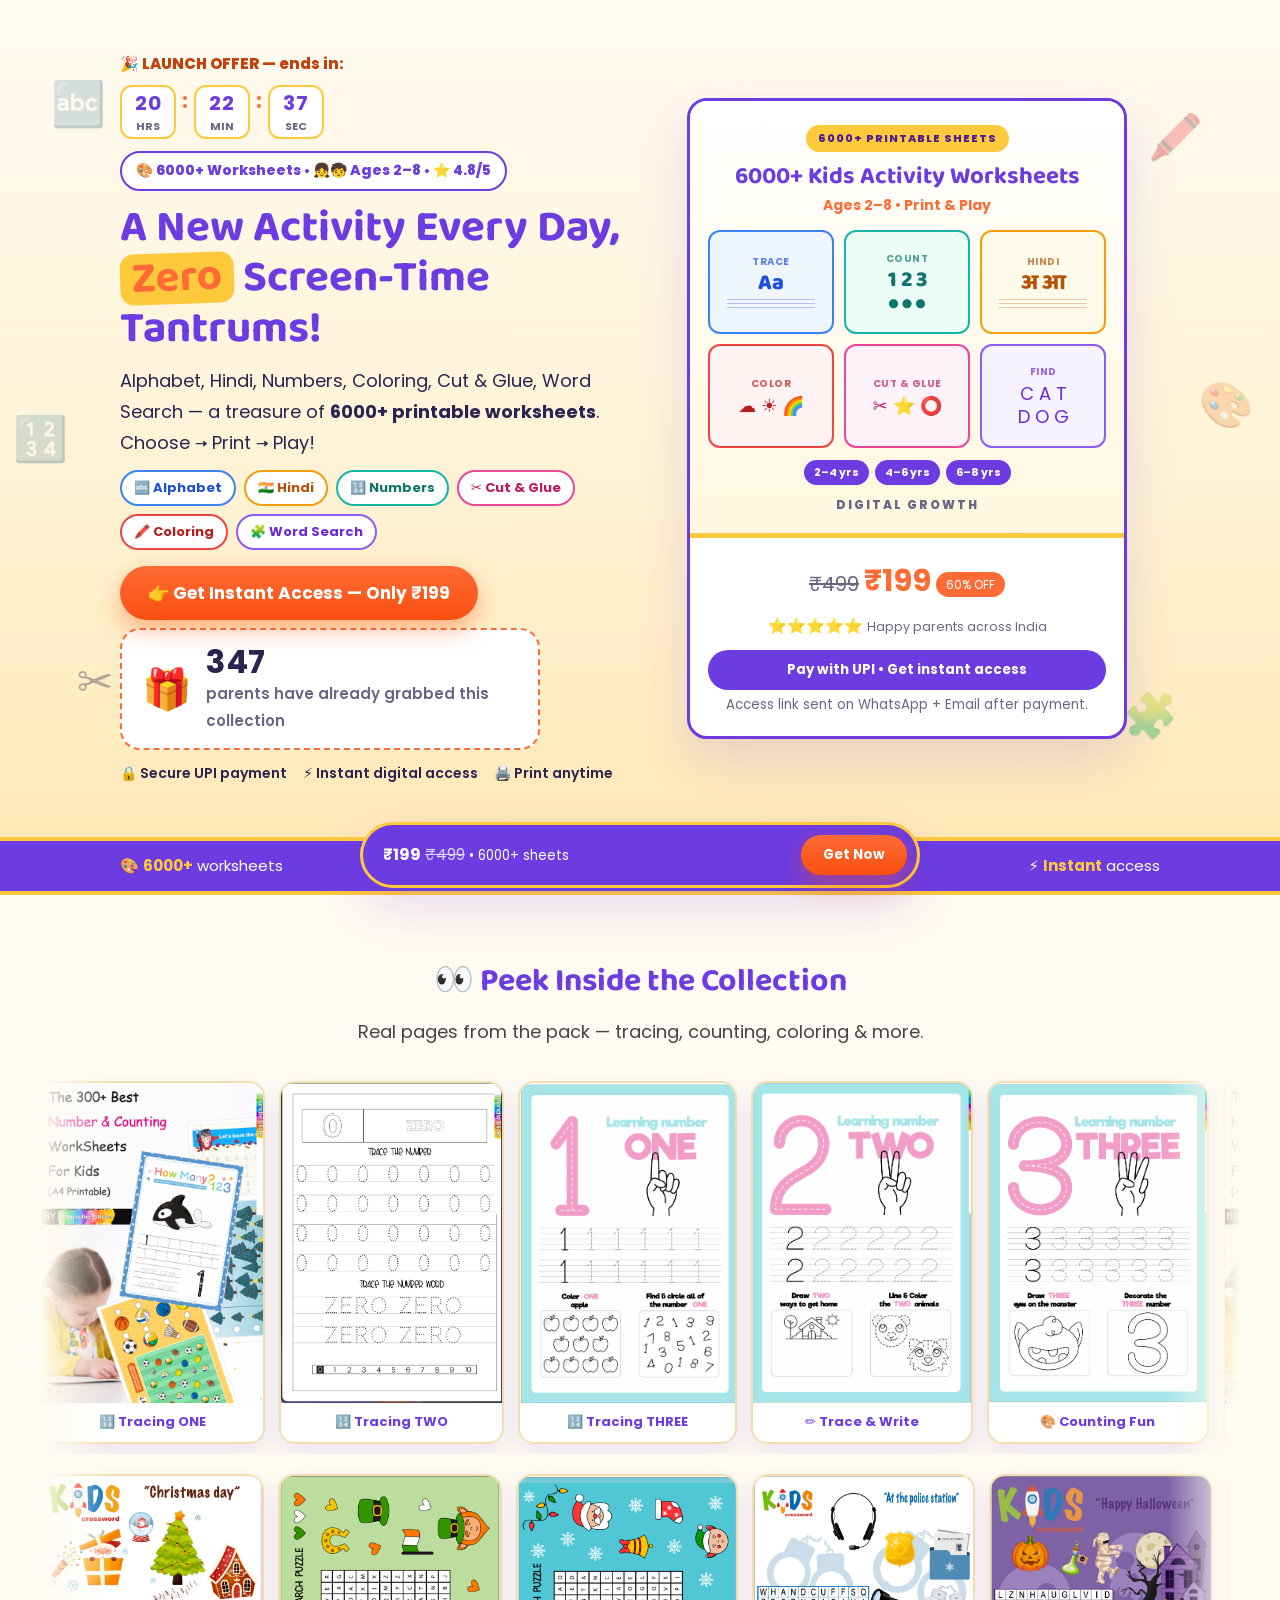
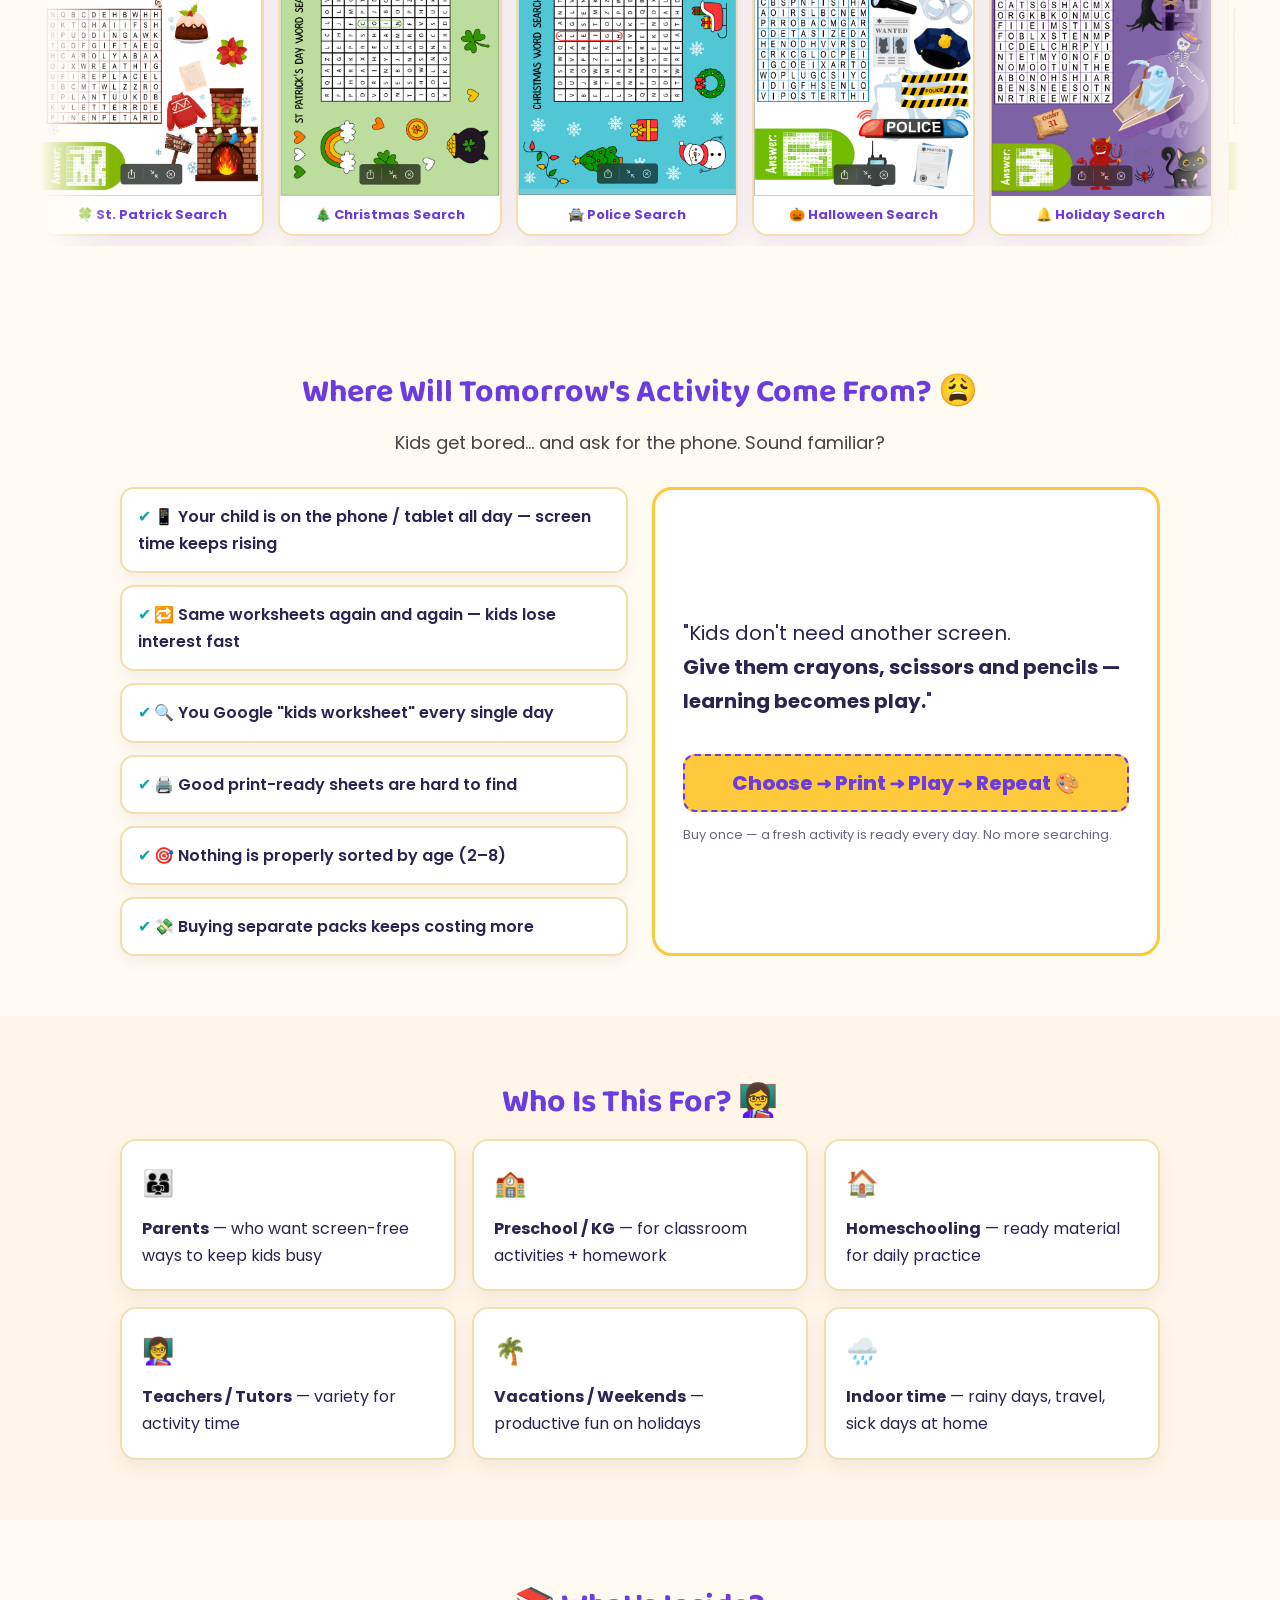
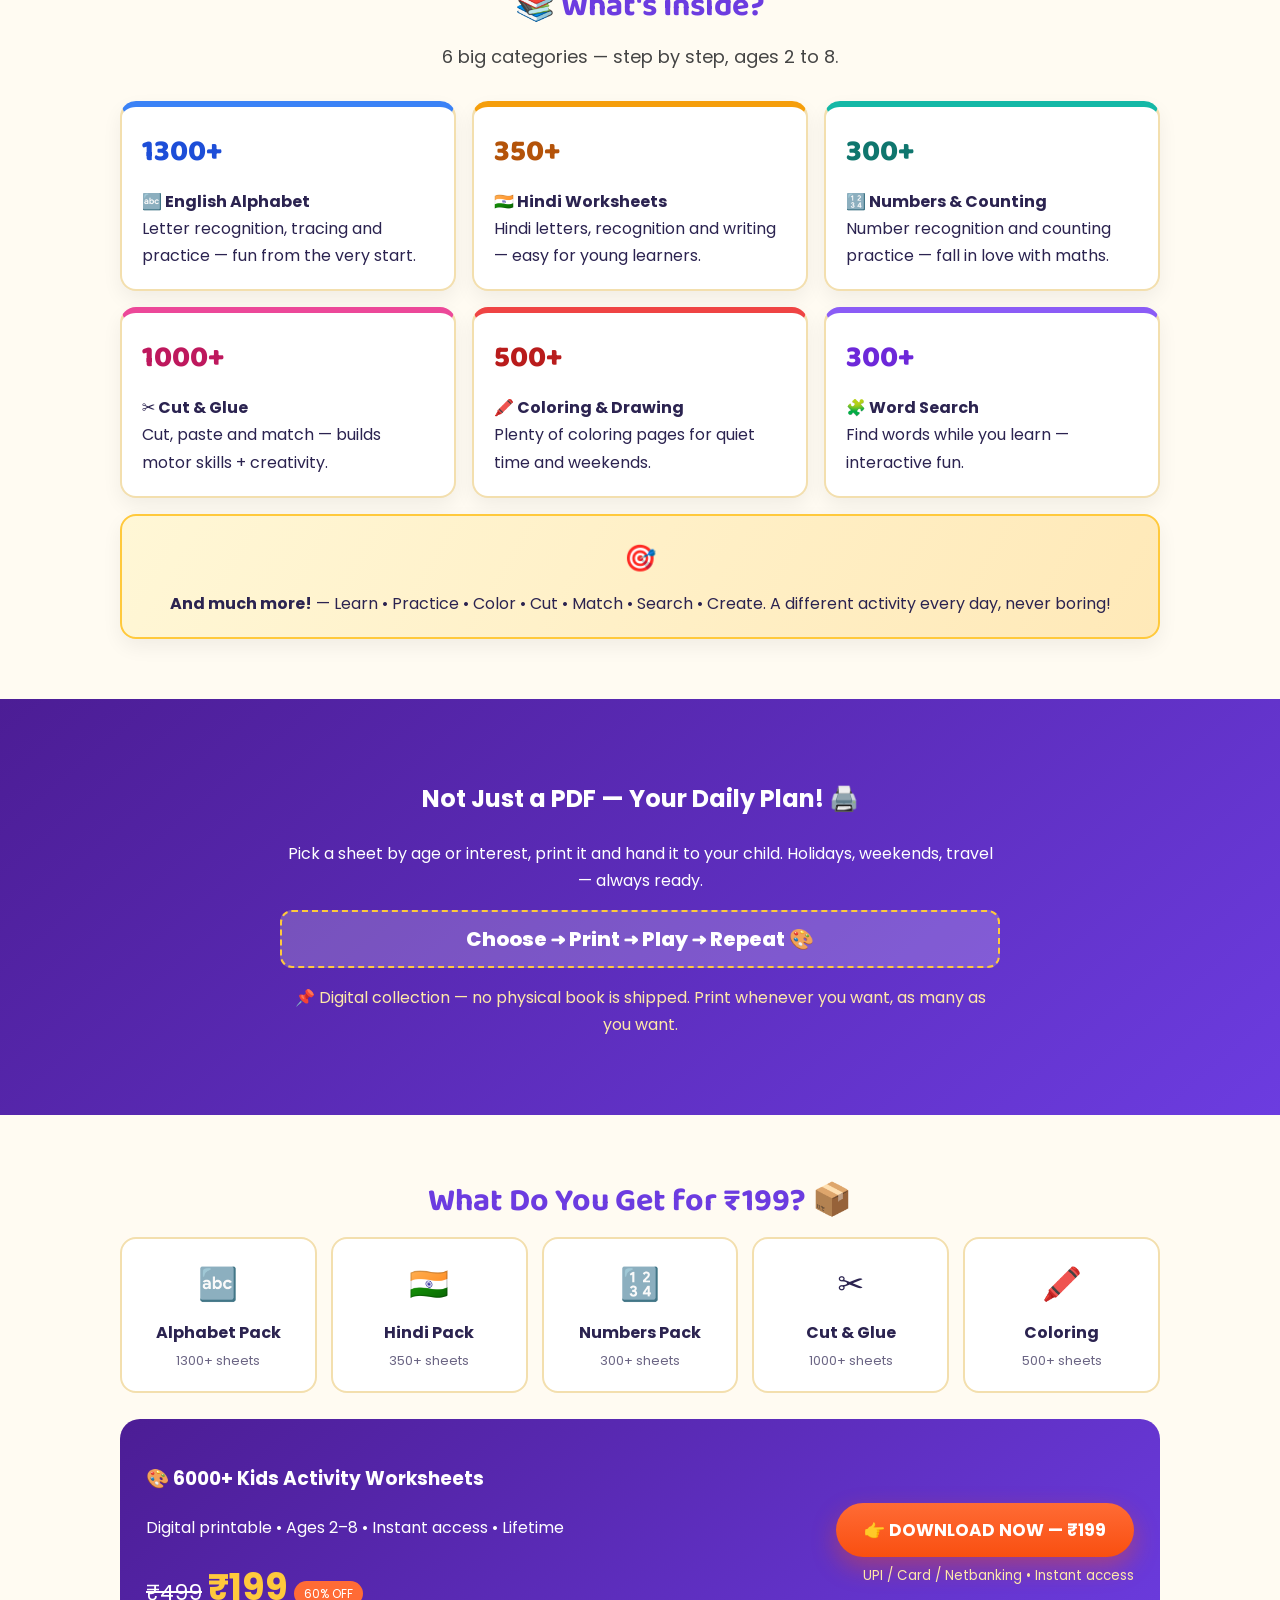
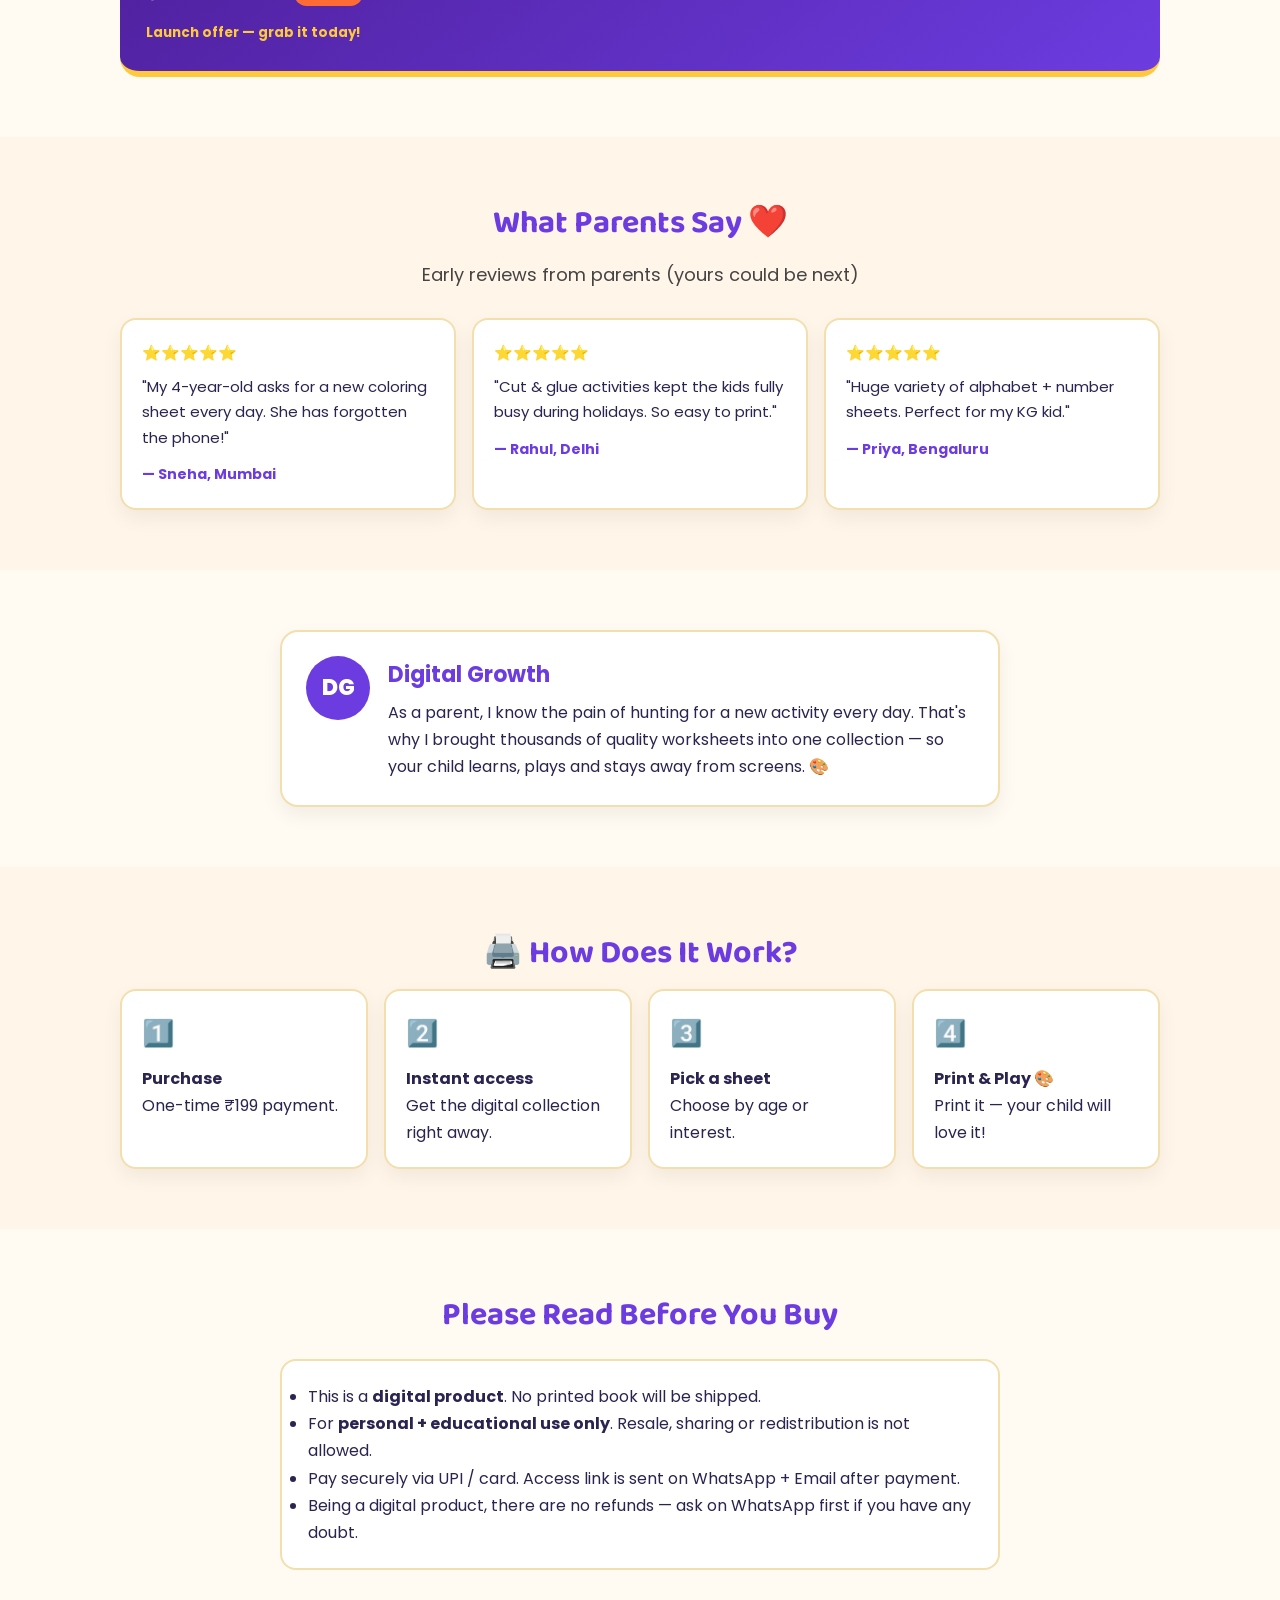
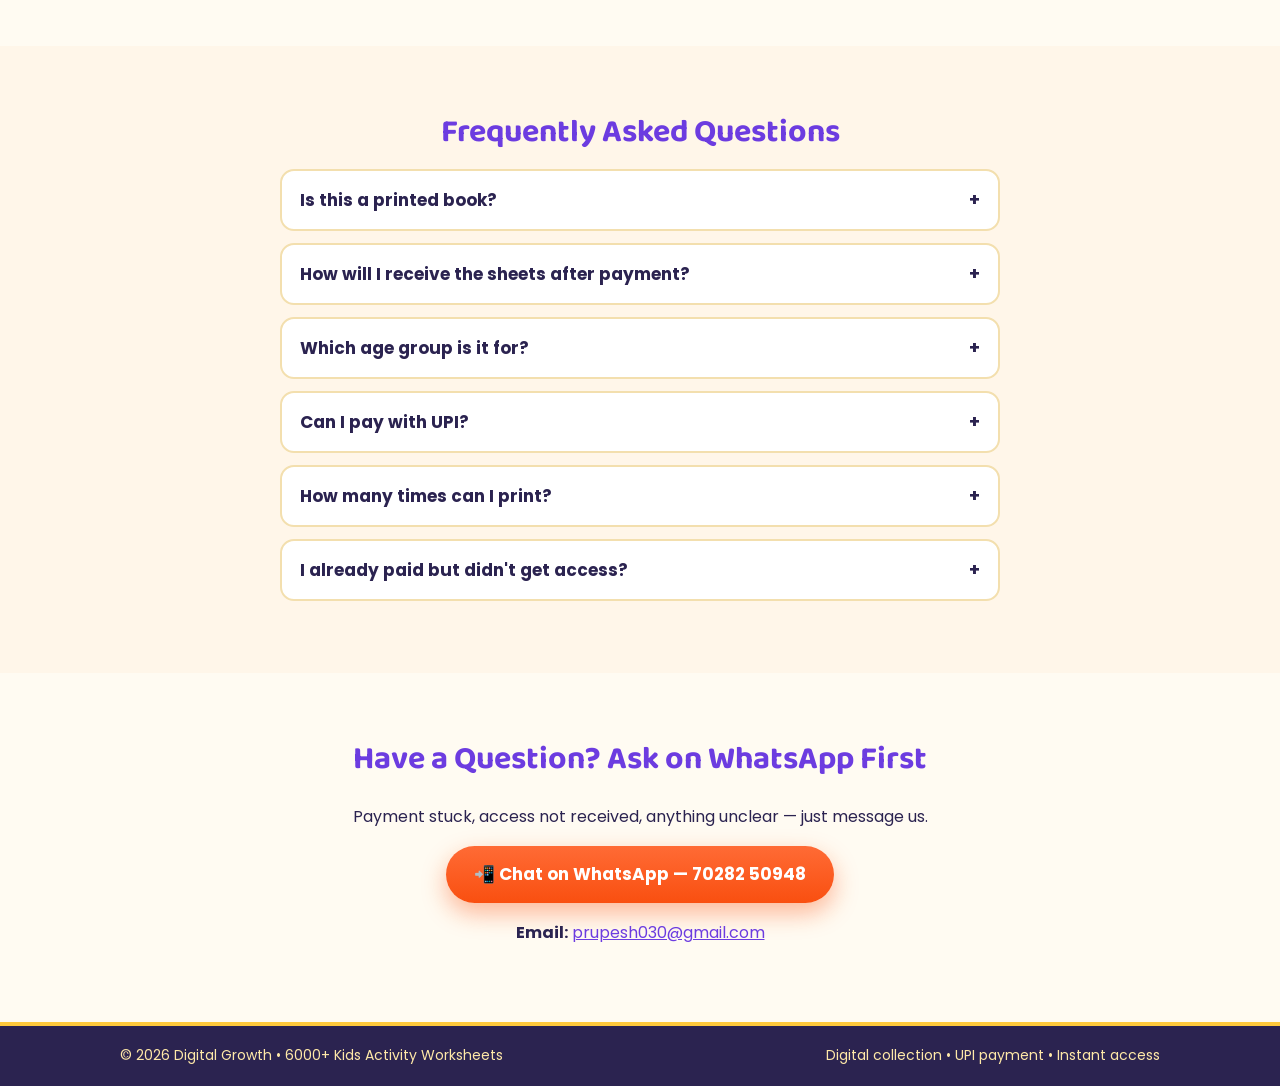
==== commit bac07187: "Kids page: Digital Growth branding, reverse demo slider, mobile compact card" ====
--- a/kids/index.html
+++ b/kids/index.html
@@ -126,6 +126,20 @@
         <figure class="slide" aria-hidden="true"><img src="./Demo05.png" alt="" loading="lazy" /><figcaption>🎨 Counting Fun</figcaption></figure>
       </div>
     </div>
+    <div class="slider reverse" aria-label="Word search sample pages">
+      <div class="track">
+        <figure class="slide"><img src="./Demo06.png" alt="St Patrick's Day word search puzzle" loading="lazy" /><figcaption>🍀 St. Patrick Search</figcaption></figure>
+        <figure class="slide"><img src="./Demo07.png" alt="Christmas word search puzzle" loading="lazy" /><figcaption>🎄 Christmas Search</figcaption></figure>
+        <figure class="slide"><img src="./Demo08.png" alt="Police station word search puzzle" loading="lazy" /><figcaption>🚔 Police Search</figcaption></figure>
+        <figure class="slide"><img src="./Demo09.png" alt="Halloween word search puzzle" loading="lazy" /><figcaption>🎃 Halloween Search</figcaption></figure>
+        <figure class="slide"><img src="./Demo10.png" alt="Christmas day word search puzzle" loading="lazy" /><figcaption>🔔 Holiday Search</figcaption></figure>
+        <figure class="slide" aria-hidden="true"><img src="./Demo06.png" alt="" loading="lazy" /><figcaption>🍀 St. Patrick Search</figcaption></figure>
+        <figure class="slide" aria-hidden="true"><img src="./Demo07.png" alt="" loading="lazy" /><figcaption>🎄 Christmas Search</figcaption></figure>
+        <figure class="slide" aria-hidden="true"><img src="./Demo08.png" alt="" loading="lazy" /><figcaption>🚔 Police Search</figcaption></figure>
+        <figure class="slide" aria-hidden="true"><img src="./Demo09.png" alt="" loading="lazy" /><figcaption>🎃 Halloween Search</figcaption></figure>
+        <figure class="slide" aria-hidden="true"><img src="./Demo10.png" alt="" loading="lazy" /><figcaption>🔔 Holiday Search</figcaption></figure>
+      </div>
+    </div>
   </section>
 
   <!-- Pain -->
--- a/kids/styles.css
+++ b/kids/styles.css
@@ -90,6 +90,10 @@
 .track{display:flex;gap:14px;width:max-content;animation:slide 30s linear infinite}
 .slider:hover .track{animation-play-state:paused}
 @keyframes slide{to{transform:translateX(-50%)}}
+.slider.reverse{margin-top:14px}
+.slider.reverse .track{animation:slide-rev 34s linear infinite}
+.slider.reverse:hover .track{animation-play-state:paused}
+@keyframes slide-rev{from{transform:translateX(-50%)}to{transform:none}}
 .slide{margin:0;background:#fff;border:2px solid var(--border);border-radius:16px;overflow:hidden;box-shadow:0 10px 24px rgba(108,60,224,.12);flex-shrink:0}
 .slide img{display:block;height:320px;width:auto;object-fit:cover;background:#f4f1ff}
 .slide figcaption{text-align:center;font-size:13px;font-weight:700;color:var(--primary);padding:8px 10px;background:#fff}
@@ -193,5 +197,18 @@
   .inside-grid{grid-template-columns:repeat(2,1fr)}
   .steps{grid-template-columns:1fr 1fr}
   .slide img{height:240px}
+  .sheet-pack{padding:14px 12px 12px}
+  .sheet-pack h2{font-size:19px}
+  .pack-sub{font-size:12px;margin-bottom:8px}
+  .sheet-grid{gap:8px;margin-bottom:8px}
+  .sheet{min-height:78px;padding:6px 4px}
+  .sheet-tag{display:none}
+  .sheet-big{font-size:17px}
+  .sheet-draw{font-size:15px}
+  .pack-ages{margin-bottom:8px}
+  .pack-ages span{font-size:10px;padding:2px 8px}
+  .pack-author{font-size:11px}
+  .hero-card-foot{padding:14px}
+  .mini-price strong{font-size:26px}
   .section{padding:44px 0}
 }
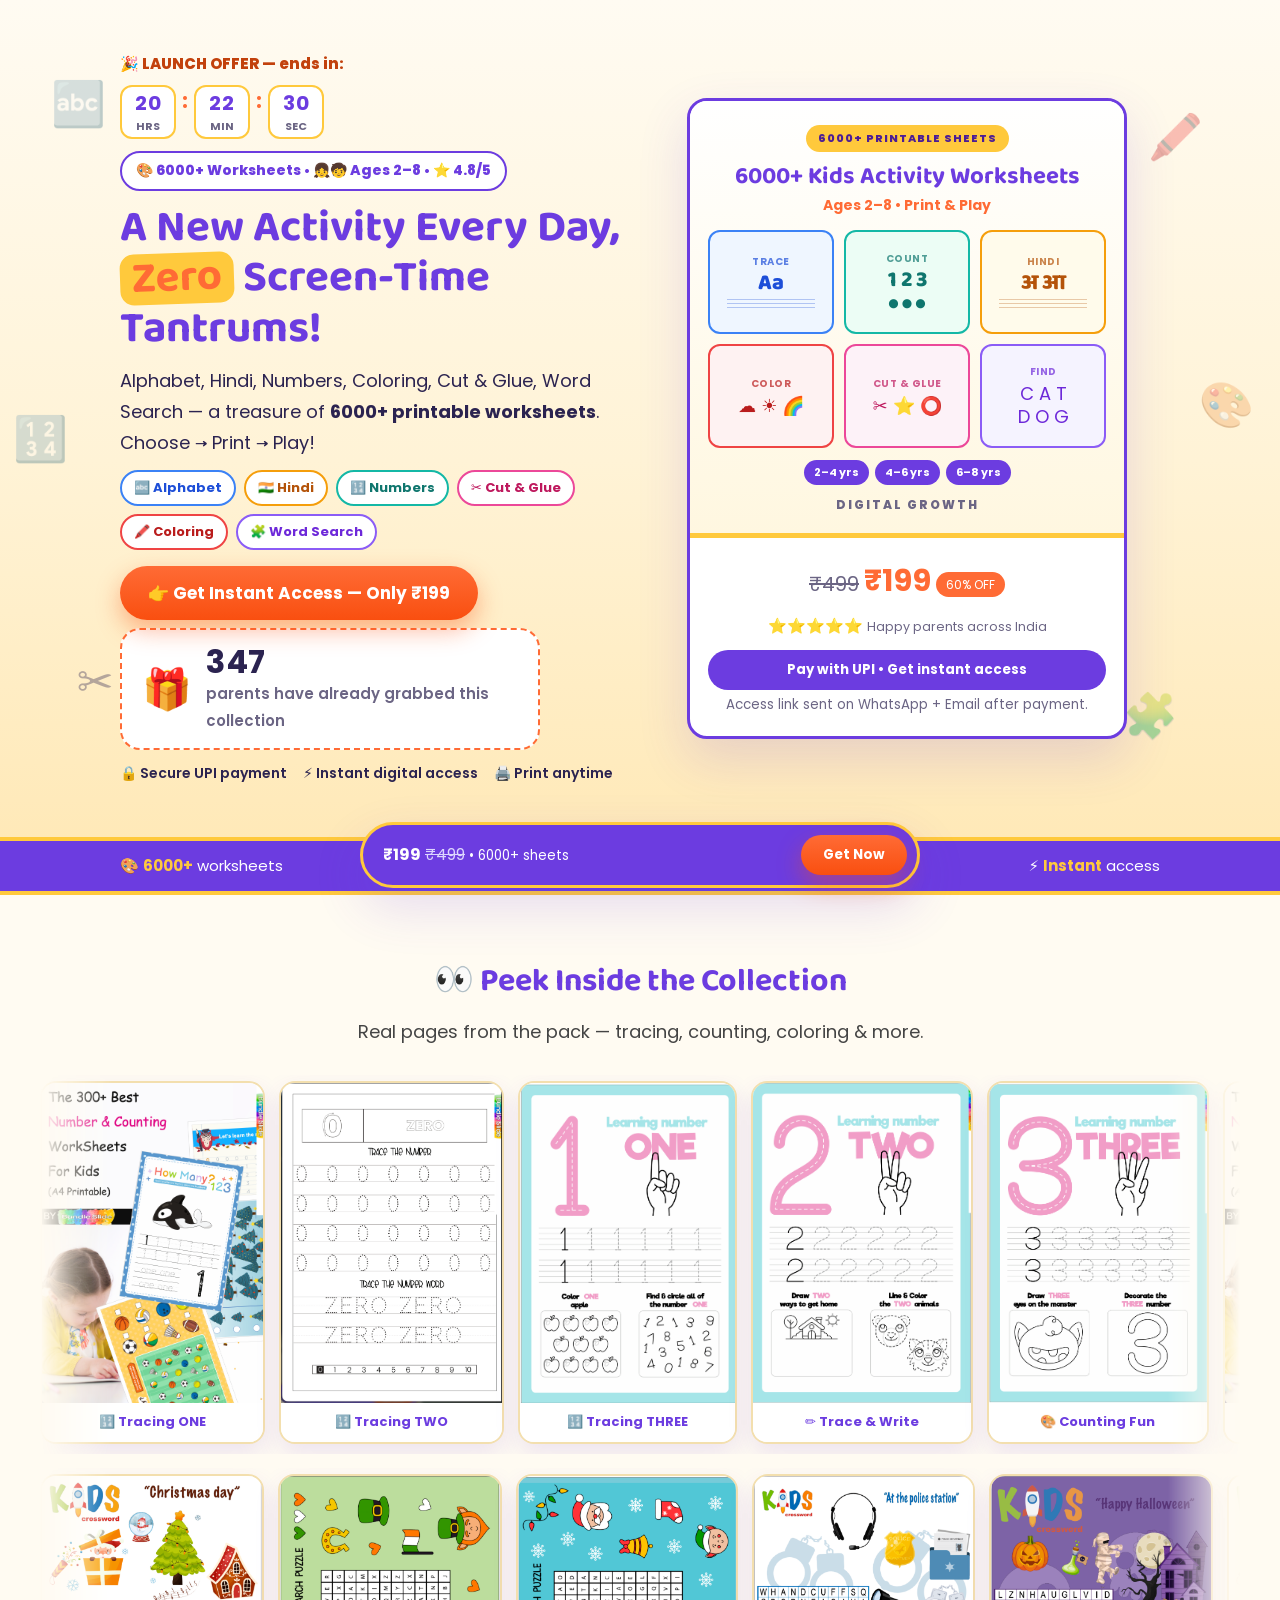
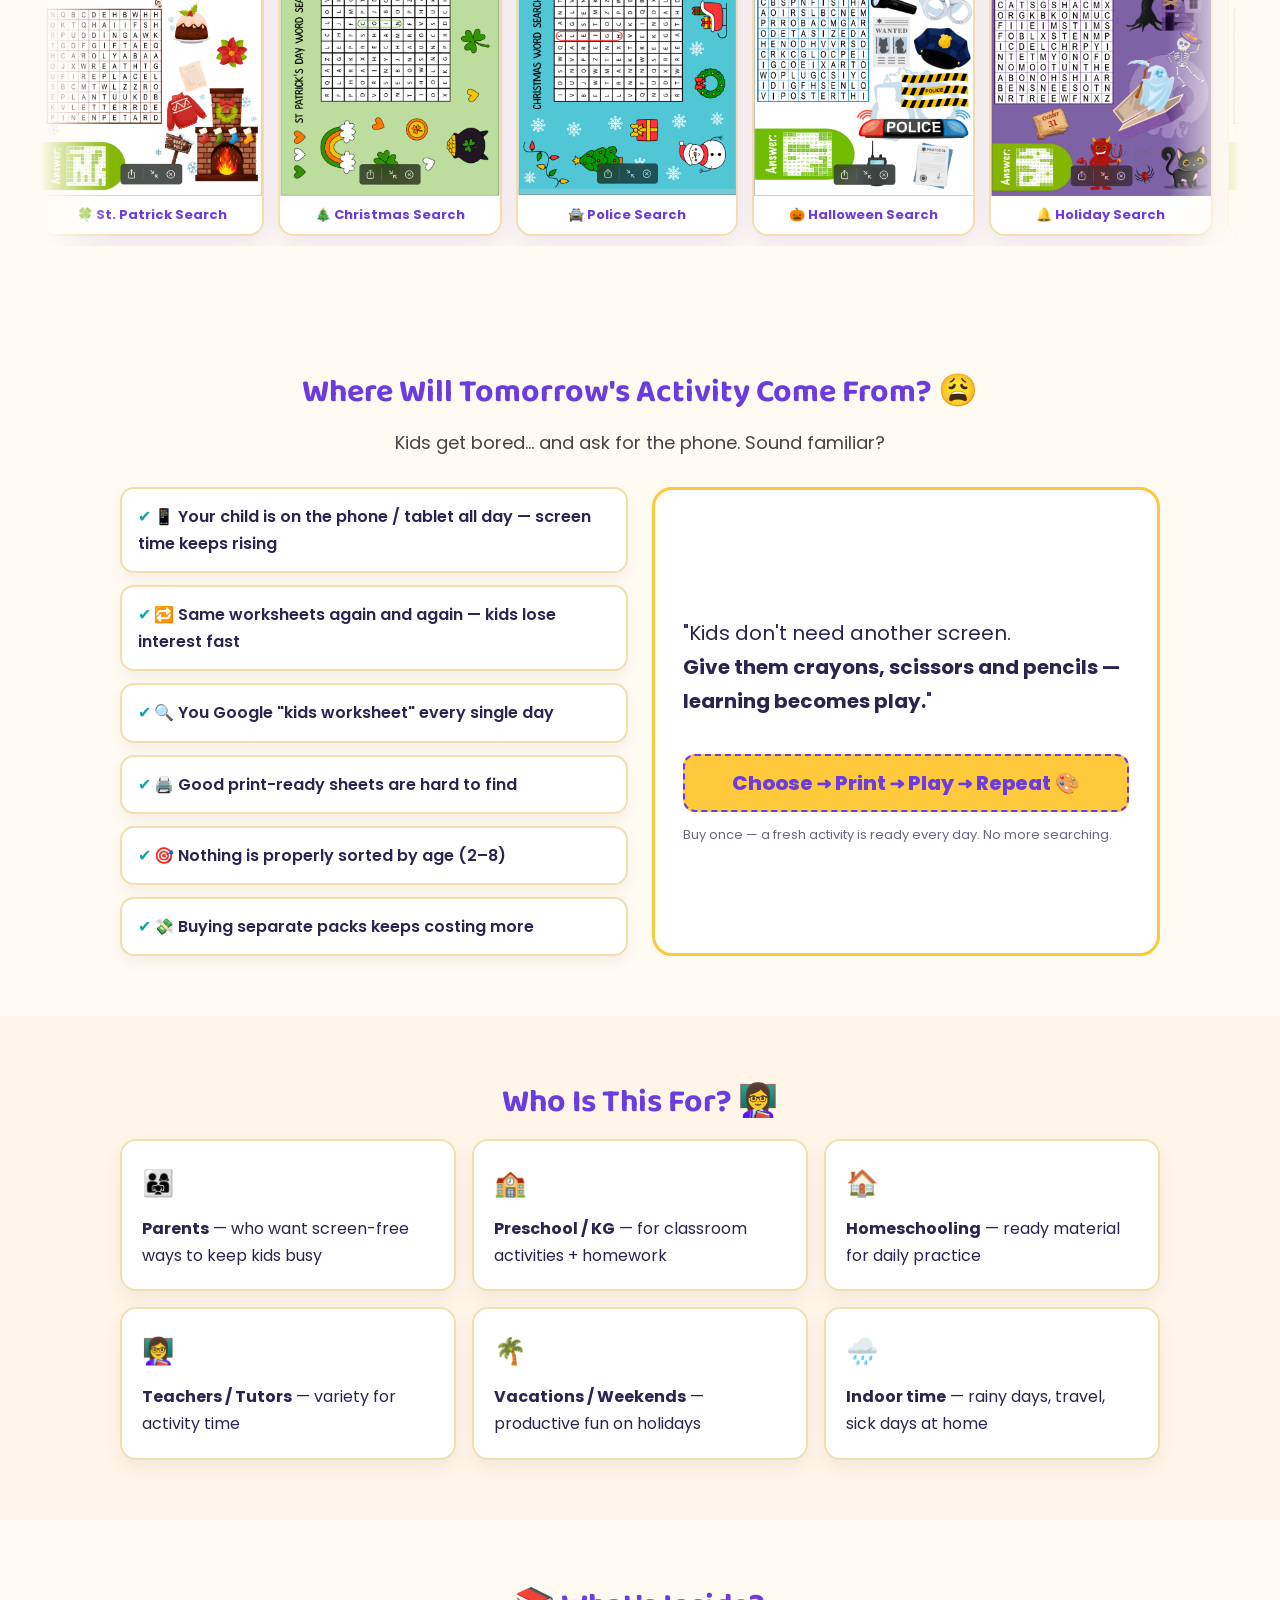
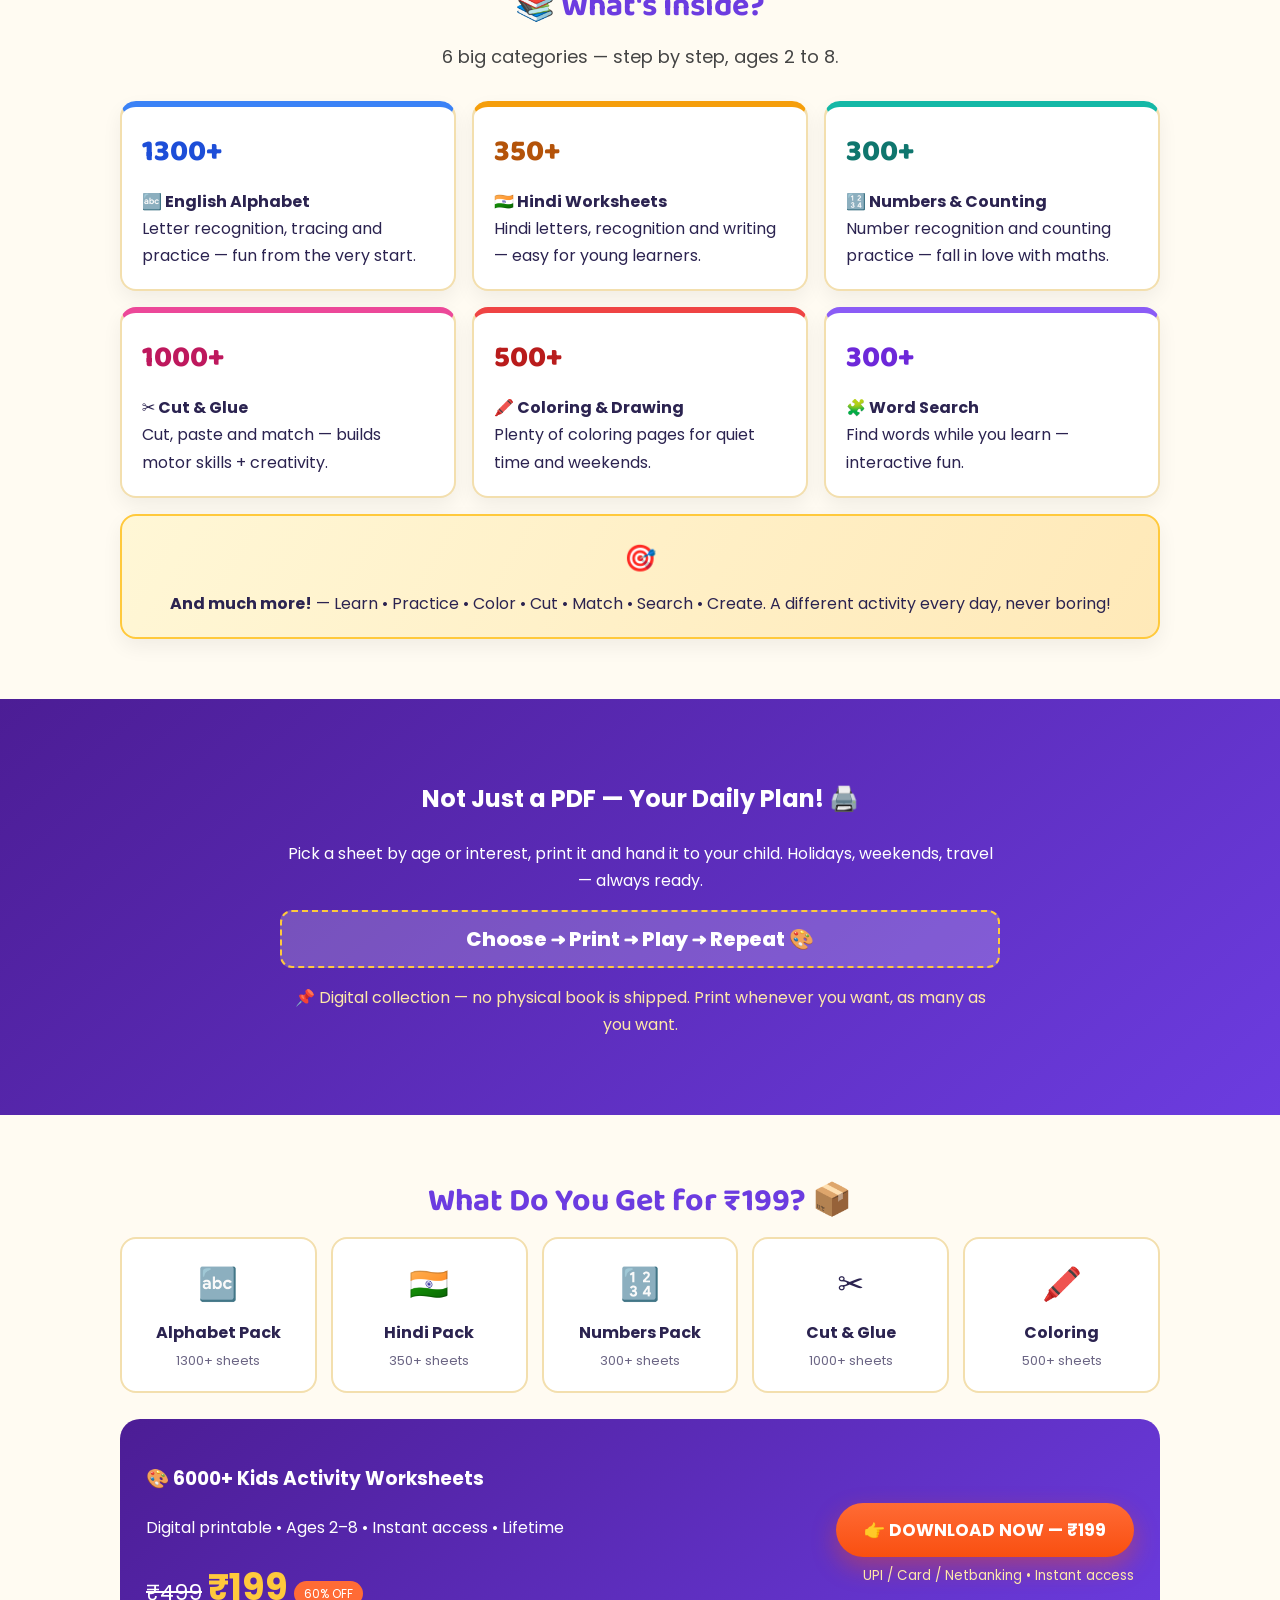
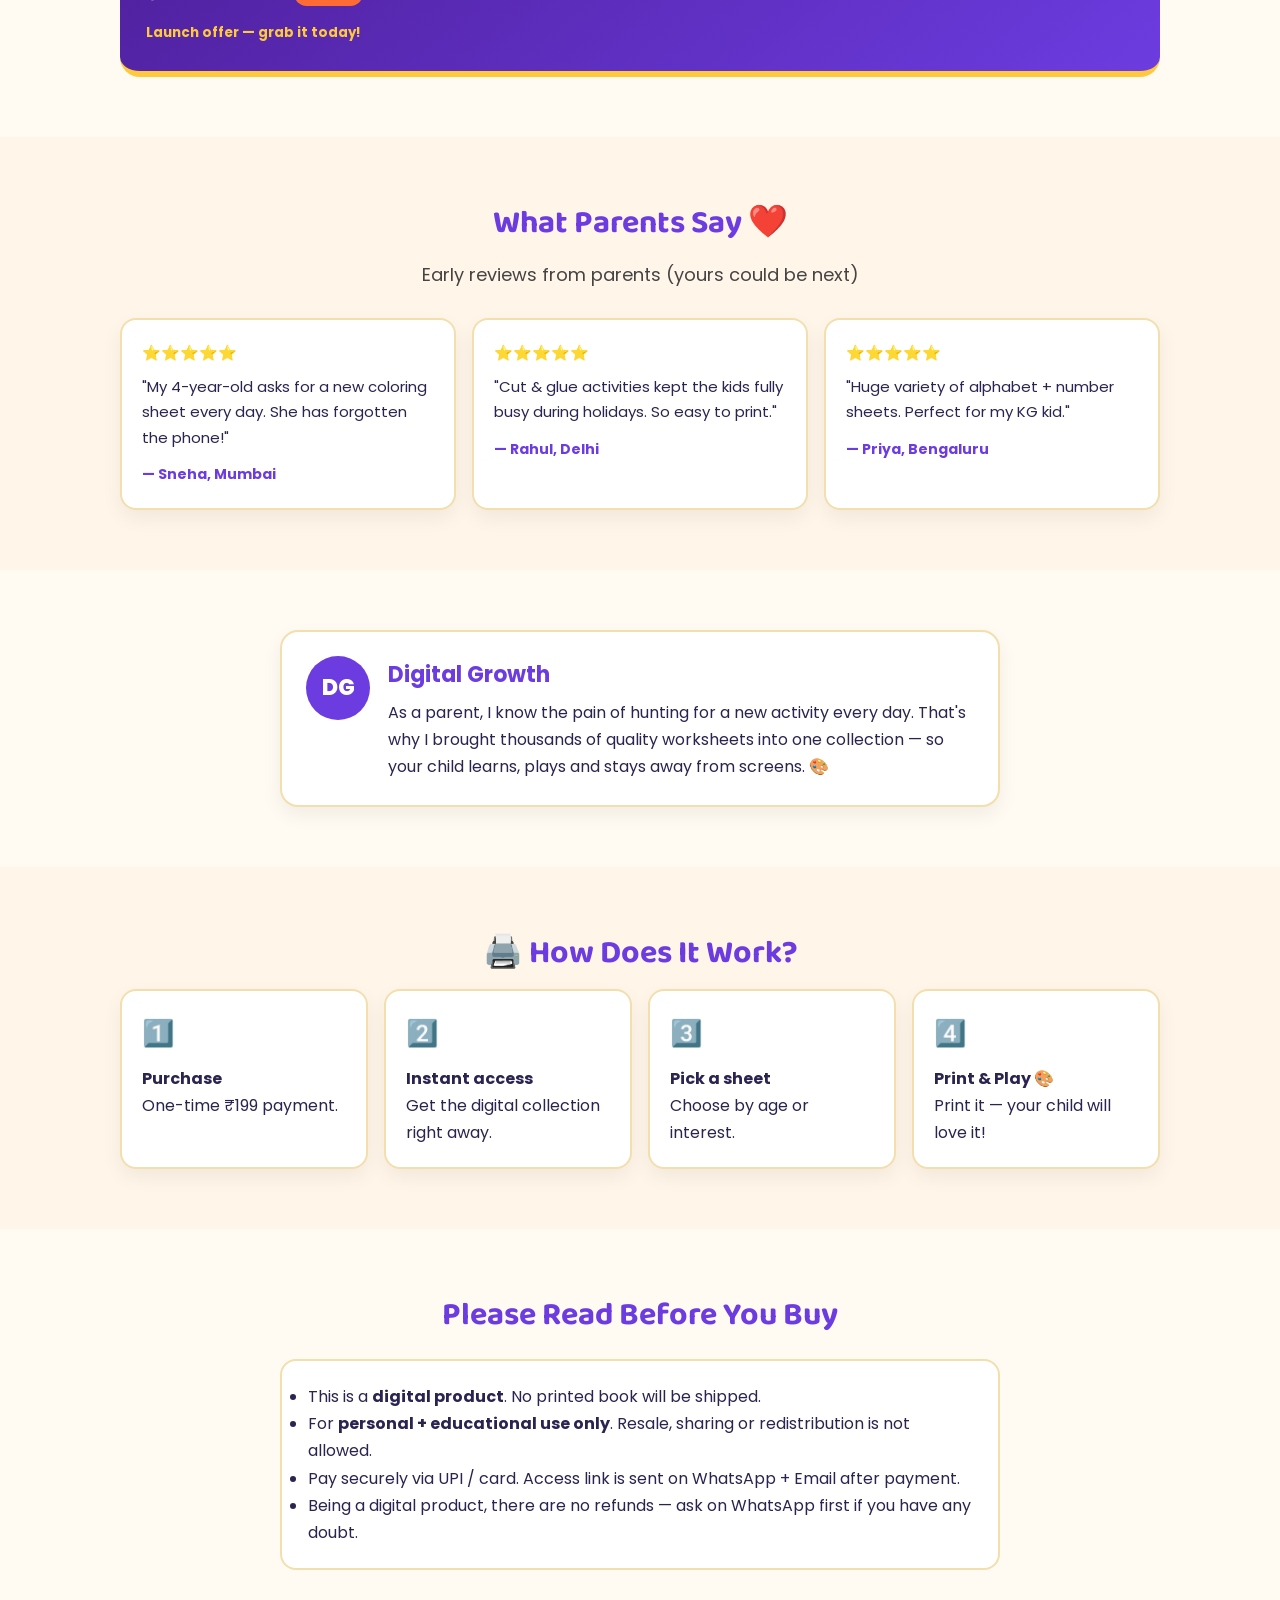
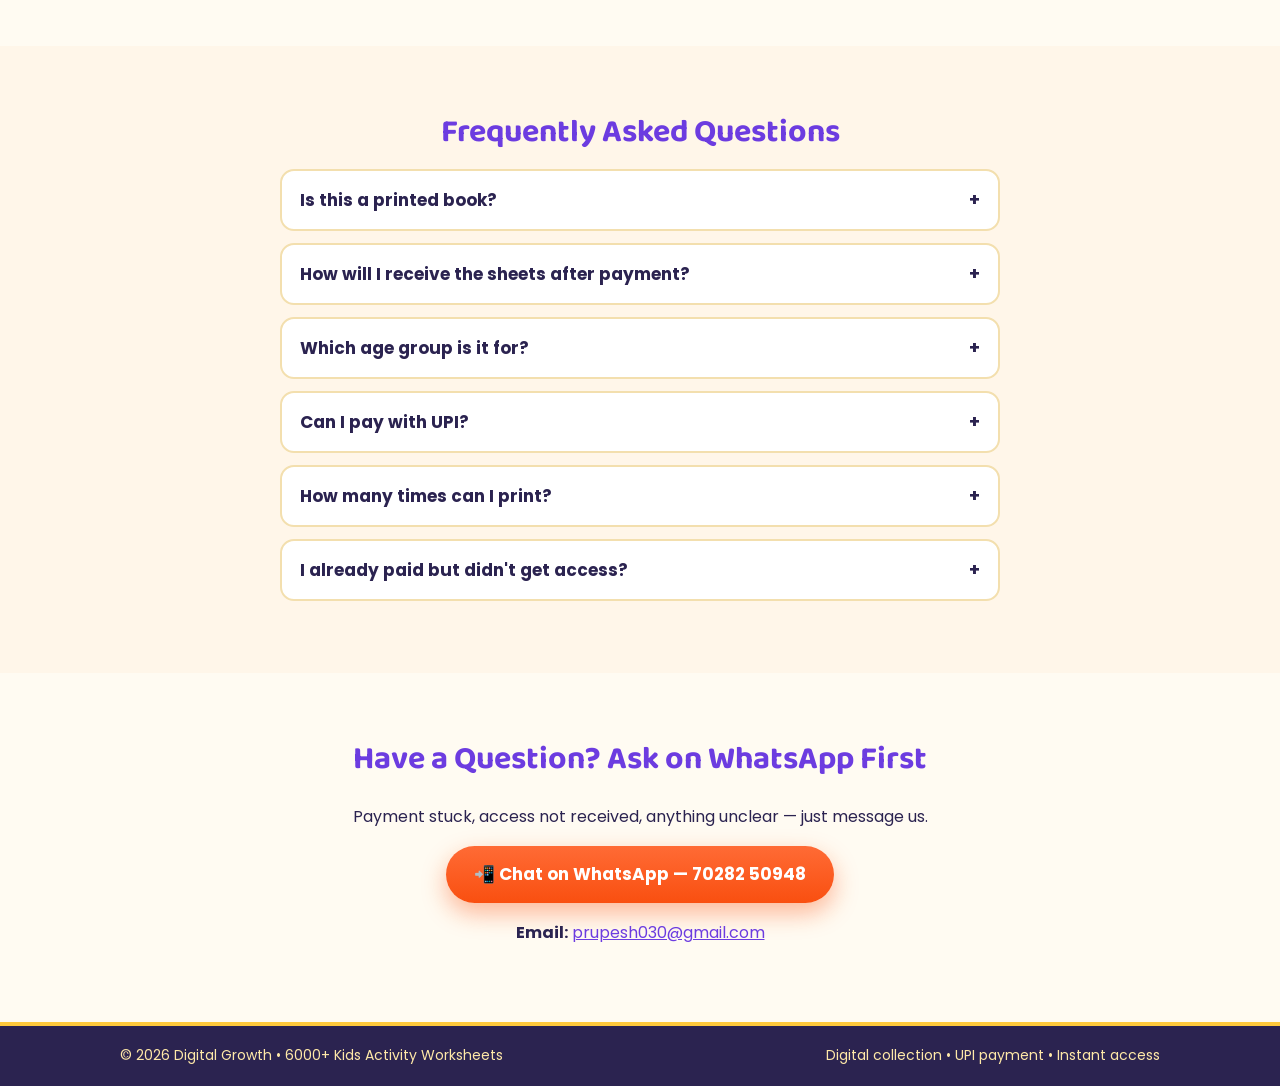
==== commit a6479b68: "Kids page: switch payment to Cashfree form" ====
--- a/kids/index.html
+++ b/kids/index.html
@@ -346,13 +346,13 @@
       <button class="modal-close" id="modalClose" aria-label="Close">✕</button>
       <div id="modalPay">
         <h3 id="modalTitle">₹199 • Get the Worksheets 🎨</h3>
-        <p class="muted">Pay ₹199 using the button below — enter name, email and phone on the Razorpay page. Instant access.</p>
+        <p class="muted">Tap the button below — you will go to our secure Cashfree payment page. Fill name, email and phone there. Instant access.</p>
         <div class="modal-product">
           <span>🎨</span>
           <div><strong>6000+ Kids Activity Worksheets</strong><br /><small>Ages 2–8 • Printable • ₹199 (instead of ₹499)</small></div>
         </div>
-        <form class="rzp-wrap"><script src="https://checkout.razorpay.com/v1/payment-button.js" data-payment_button_id="pl_TcI4xsJJBFeKNS" async></script></form>
-        <small class="muted">🔒 Secure payment • UPI / cards accepted • Instant access</small>
+        <p class="center"><a class="btn btn-cta btn-lg btn-block" href="https://payments.cashfree.com/forms/6000kidsworksheets" target="_blank" rel="noopener">🔒 Pay ₹199 Securely →</a></p>
+        <small class="muted">🔒 Secure Cashfree payment • UPI / cards accepted • Instant access</small>
       </div>
     </div>
   </div>
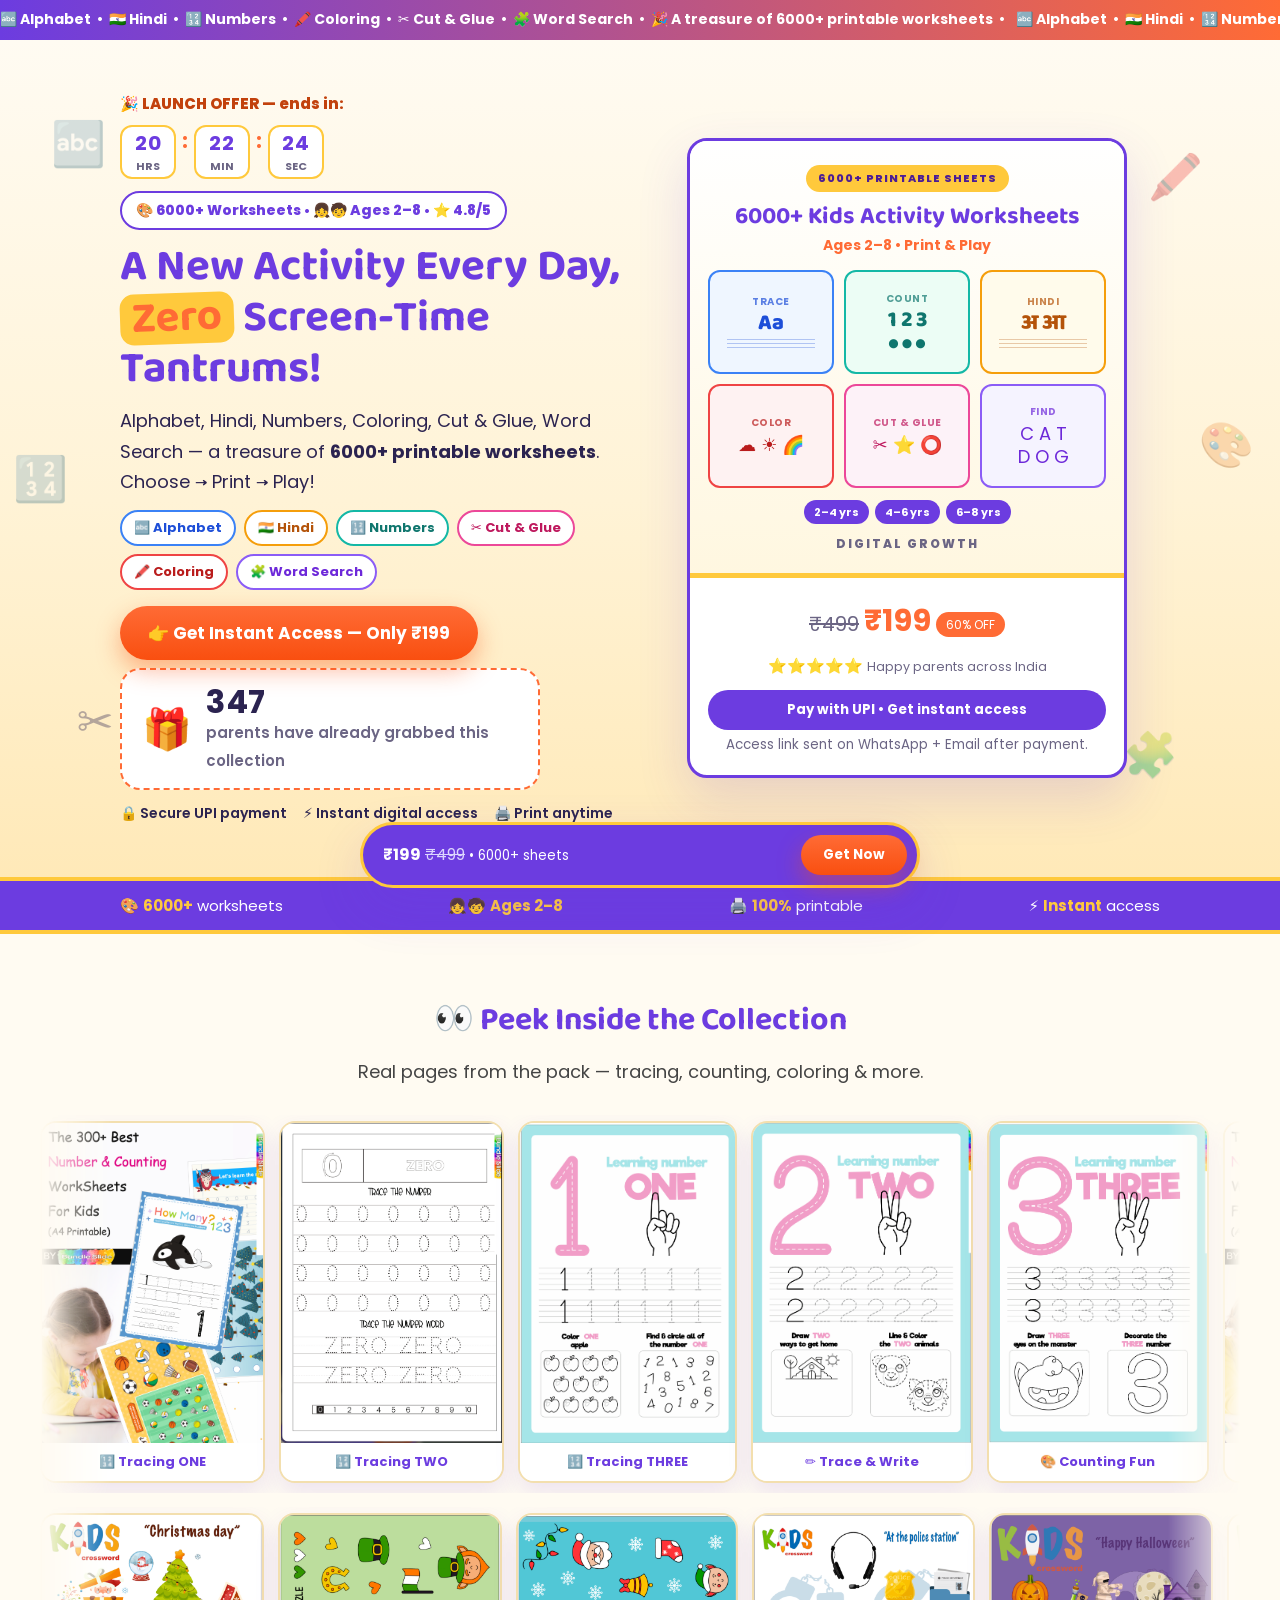
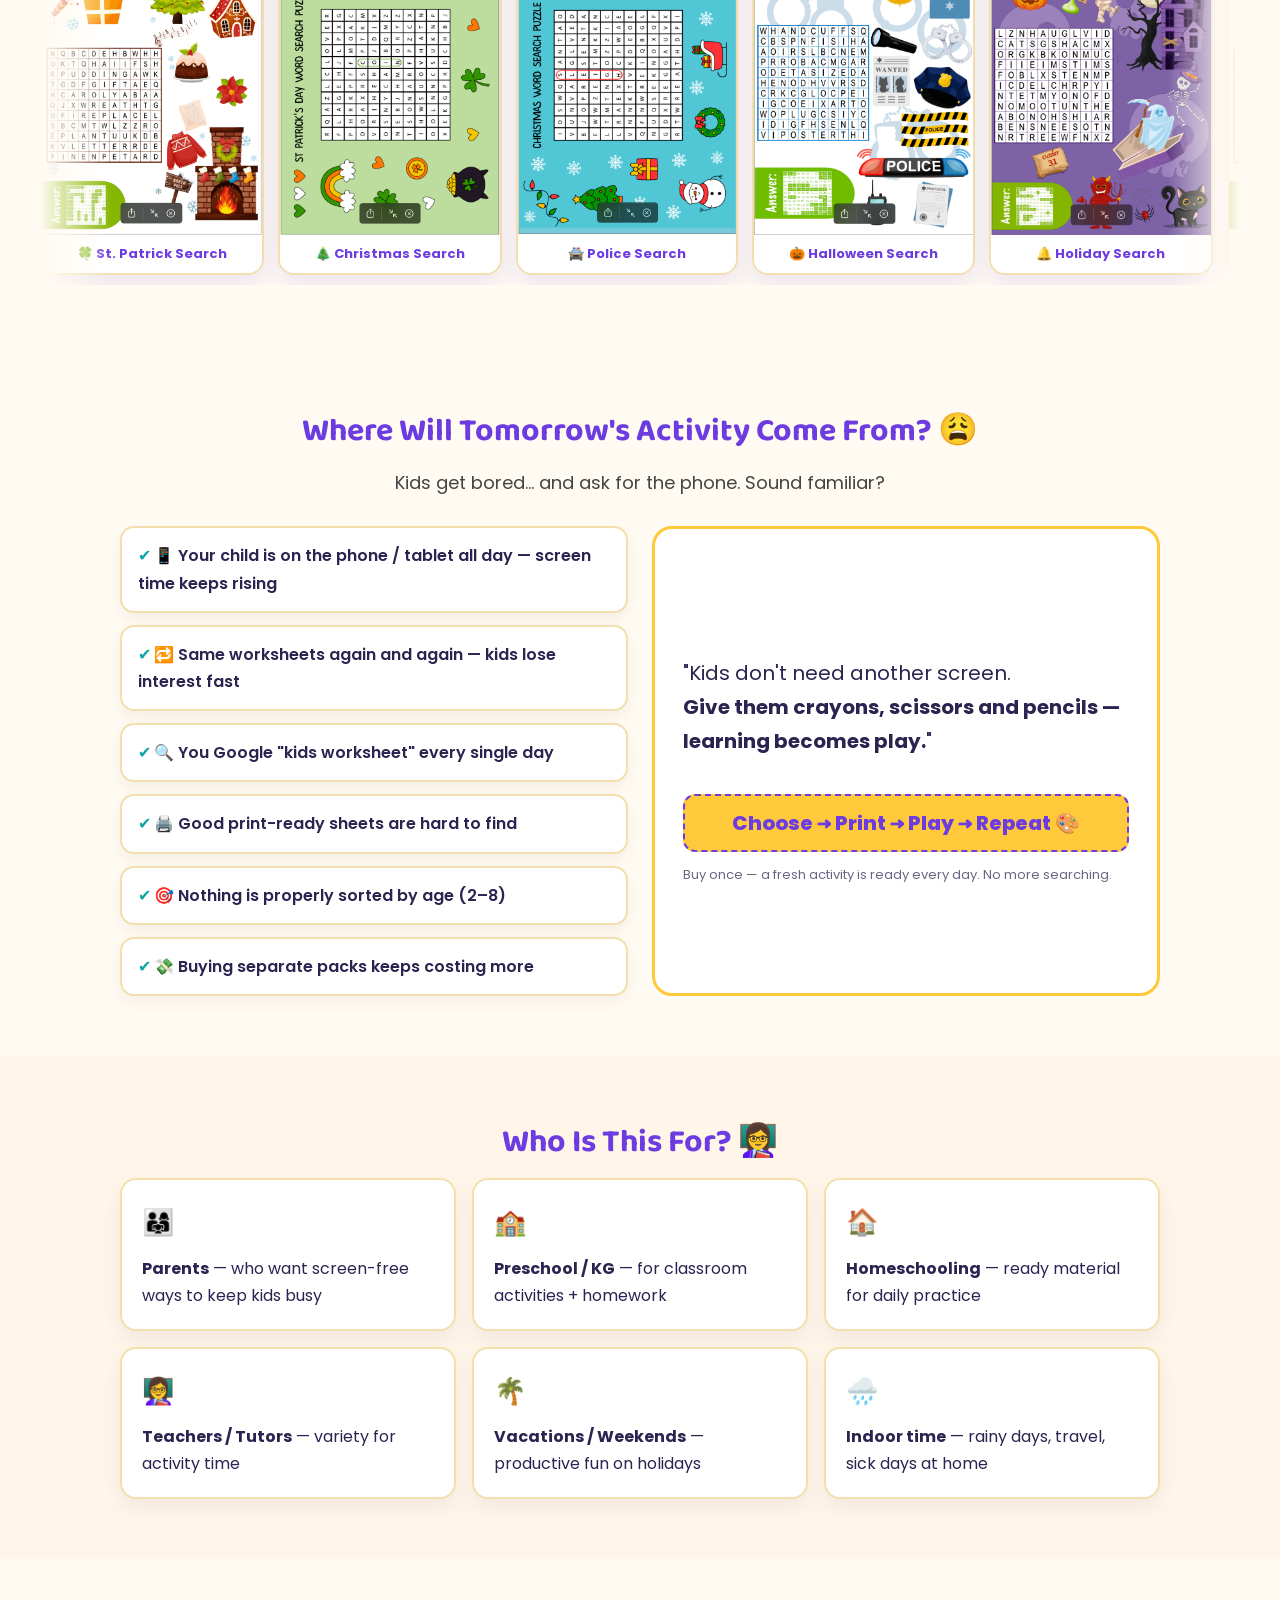
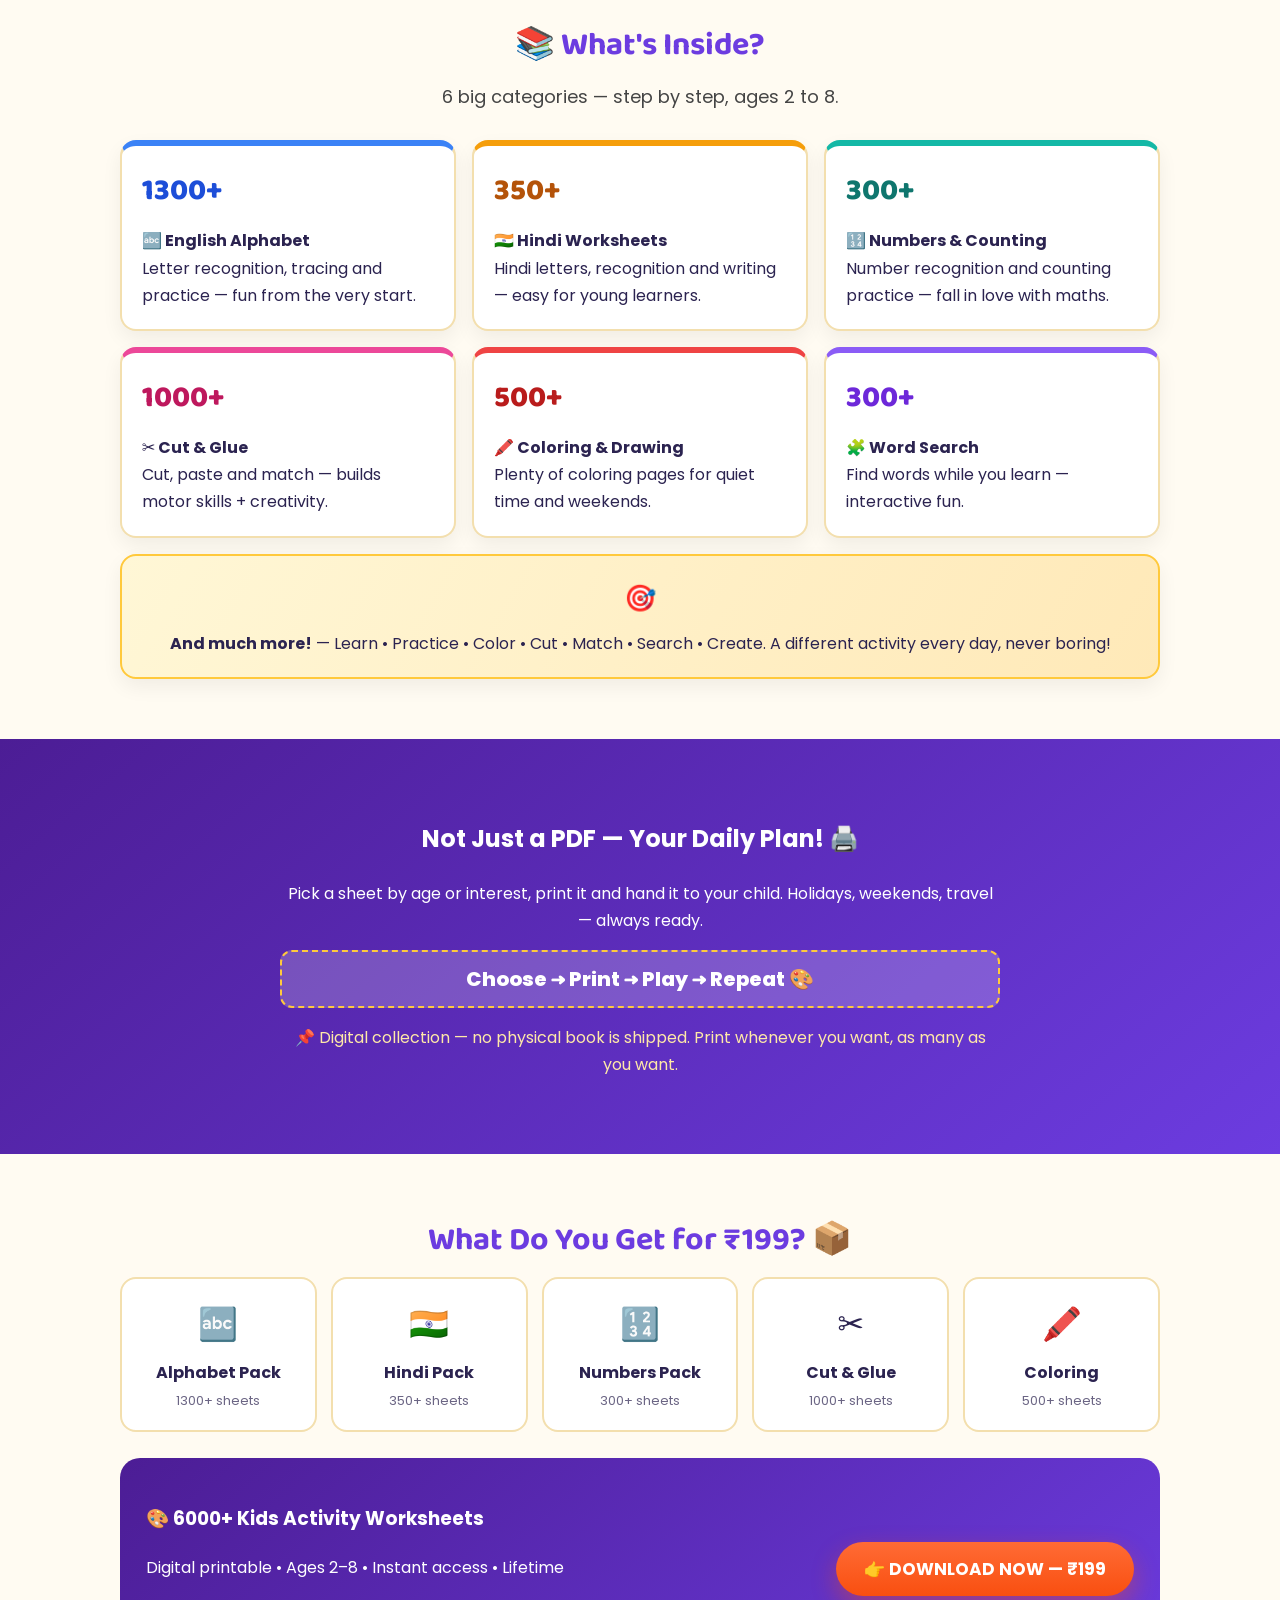
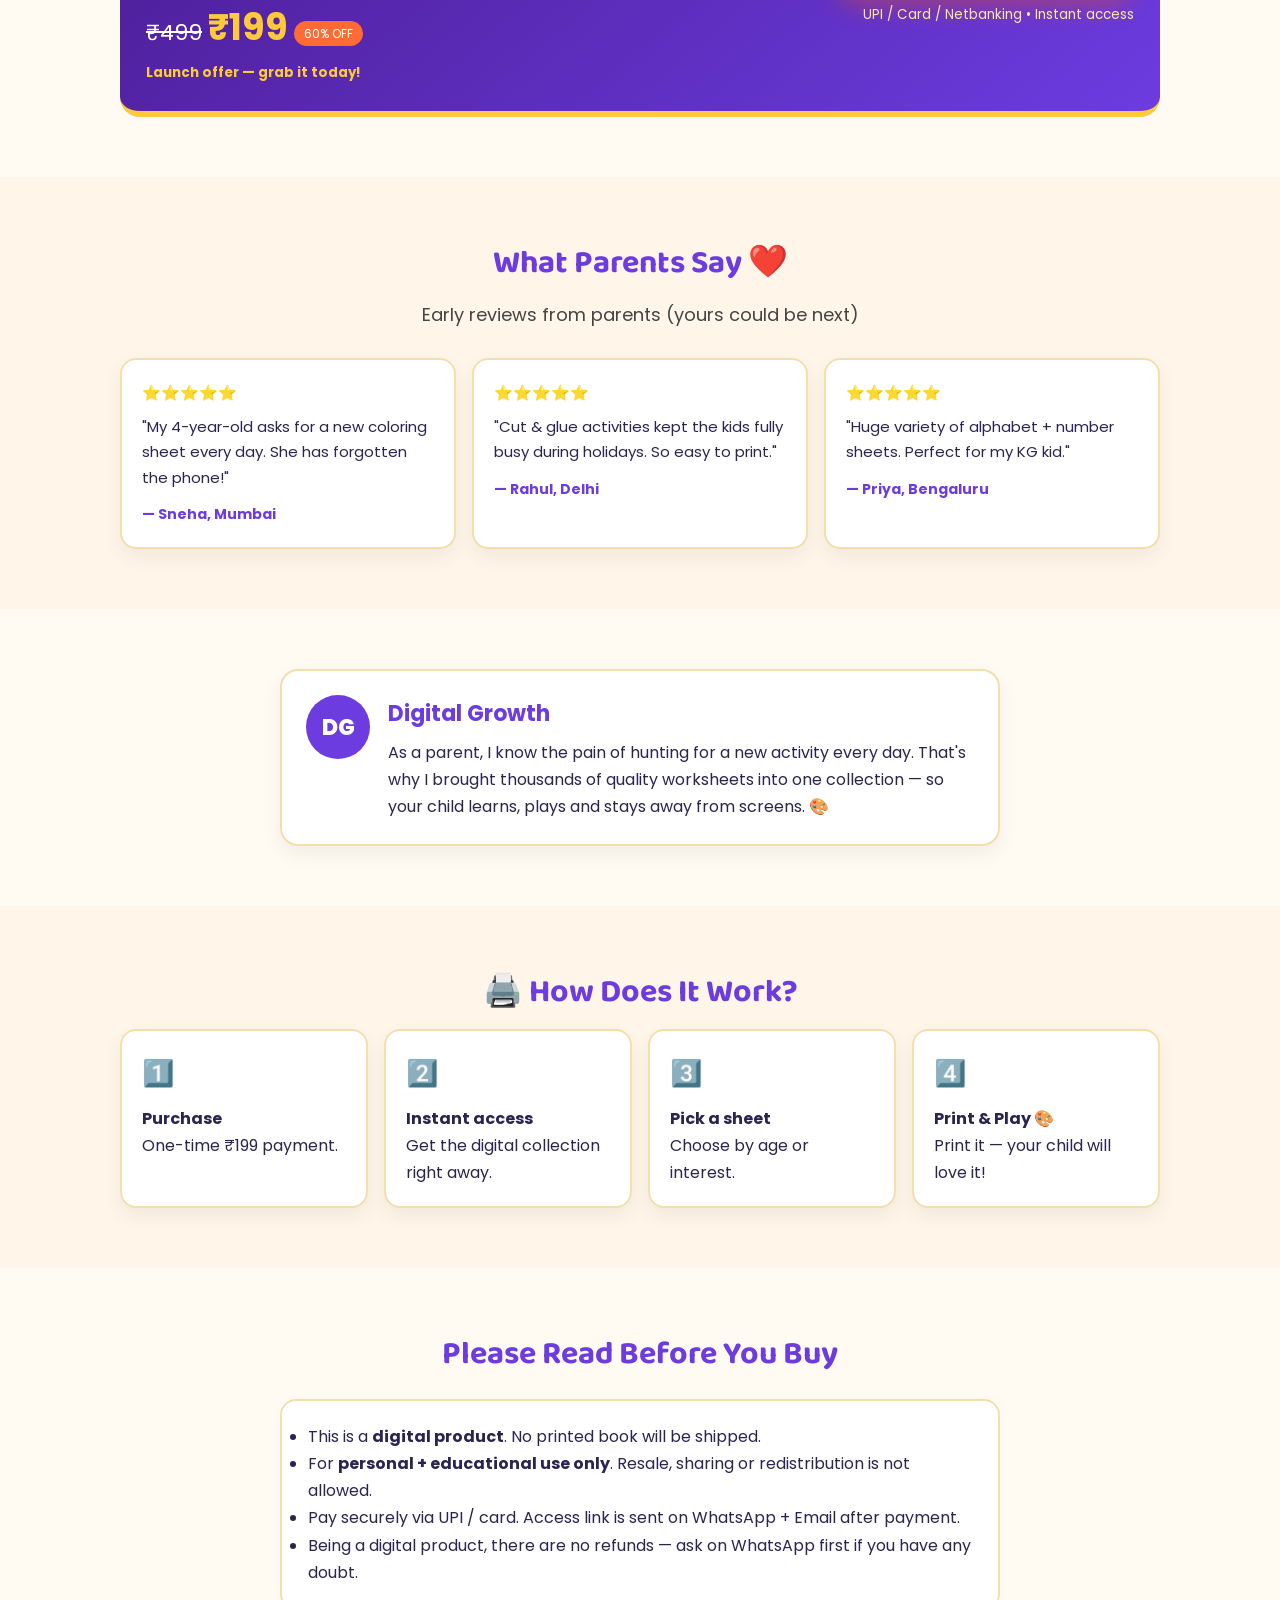
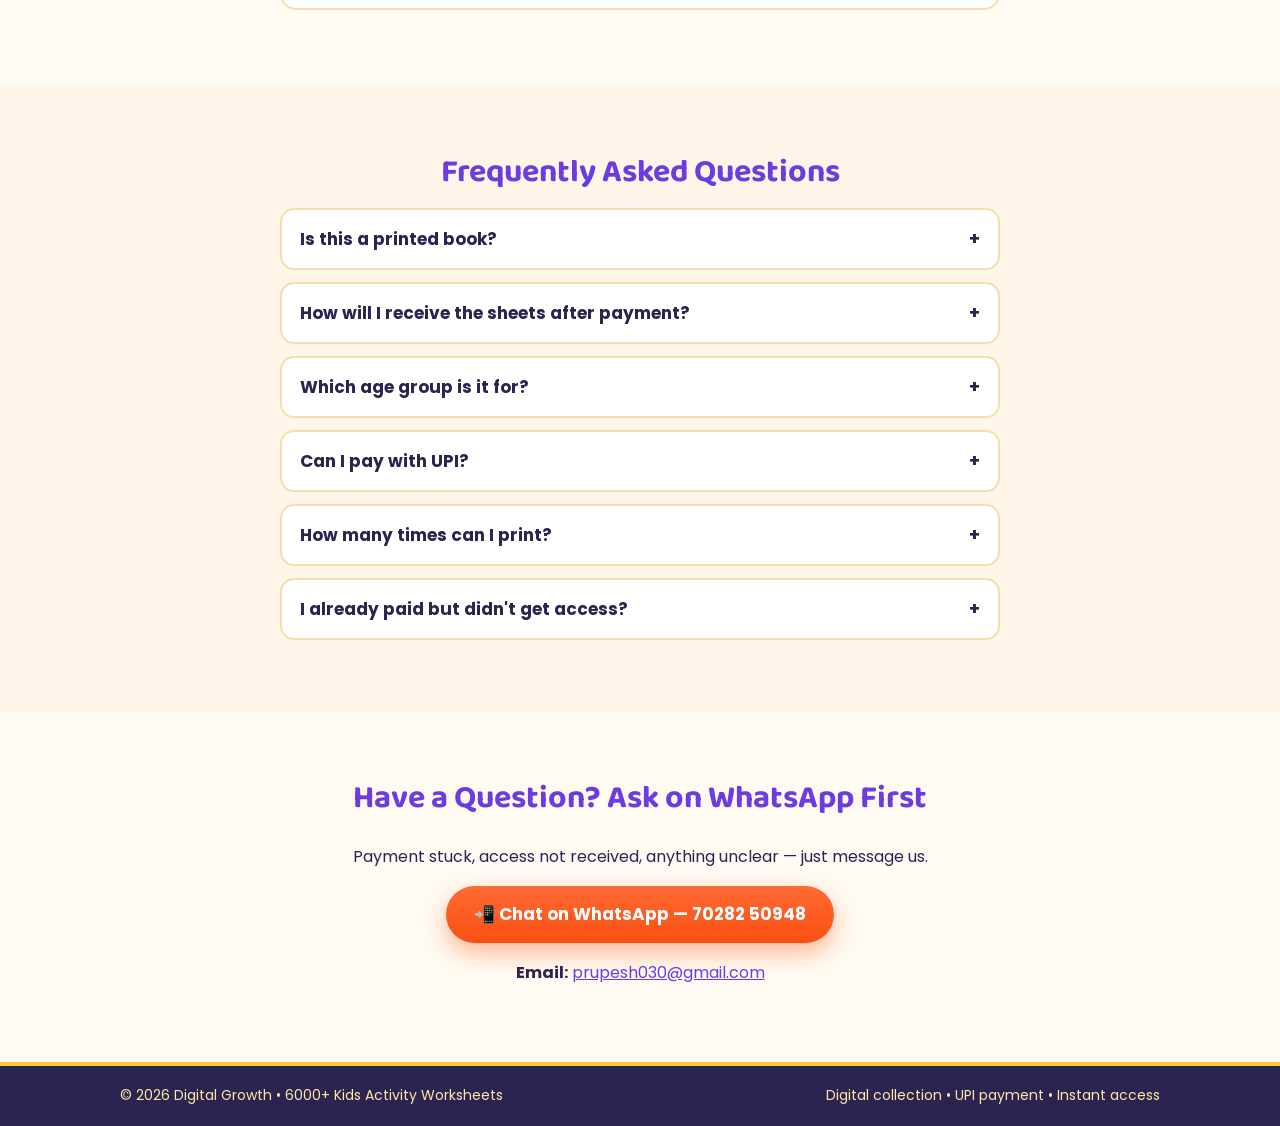
==== commit 1d6b6057: "Add sliding ticker strips on kids and loan pages" ====
--- a/kids/index.html
+++ b/kids/index.html
@@ -14,6 +14,14 @@
   <link rel="stylesheet" href="./styles.css" />
 </head>
 <body>
+  <!-- Sliding category ticker -->
+  <div class="ticker" aria-hidden="true">
+    <div class="ticker-track">
+      <span>🔤 Alphabet &nbsp;•&nbsp; 🇮🇳 Hindi &nbsp;•&nbsp; 🔢 Numbers &nbsp;•&nbsp; 🖍️ Coloring &nbsp;•&nbsp; ✂️ Cut &amp; Glue &nbsp;•&nbsp; 🧩 Word Search &nbsp;•&nbsp; 🎉 A treasure of 6000+ printable worksheets &nbsp;•&nbsp;</span>
+      <span>🔤 Alphabet &nbsp;•&nbsp; 🇮🇳 Hindi &nbsp;•&nbsp; 🔢 Numbers &nbsp;•&nbsp; 🖍️ Coloring &nbsp;•&nbsp; ✂️ Cut &amp; Glue &nbsp;•&nbsp; 🧩 Word Search &nbsp;•&nbsp; 🎉 A treasure of 6000+ printable worksheets &nbsp;•&nbsp;</span>
+    </div>
+  </div>
+
   <!-- Mobile sticky timer header (mobile only) -->
   <div class="offer-bar">
     <div class="container offer-bar-inner">
--- a/kids/styles.css
+++ b/kids/styles.css
@@ -14,6 +14,12 @@
 .center{text-align:center}
 .muted{color:var(--muted)}
 a{color:var(--primary)}
+
+/* Sliding category ticker */
+.ticker{background:linear-gradient(90deg,var(--primary),var(--cta));color:#fff;overflow:hidden;white-space:nowrap;padding:8px 0;font-weight:700;font-size:14px}
+.ticker-track{display:inline-flex;animation:slide 22s linear infinite}
+.ticker-track span{padding-right:8px}
+@keyframes slide{from{transform:translateX(0)}to{transform:translateX(-50%)}}
 
 /* Buttons */
 .btn{border:0;border-radius:999px;padding:10px 22px;font-weight:700;font-family:inherit;cursor:pointer;transition:.2s;text-decoration:none;display:inline-block}
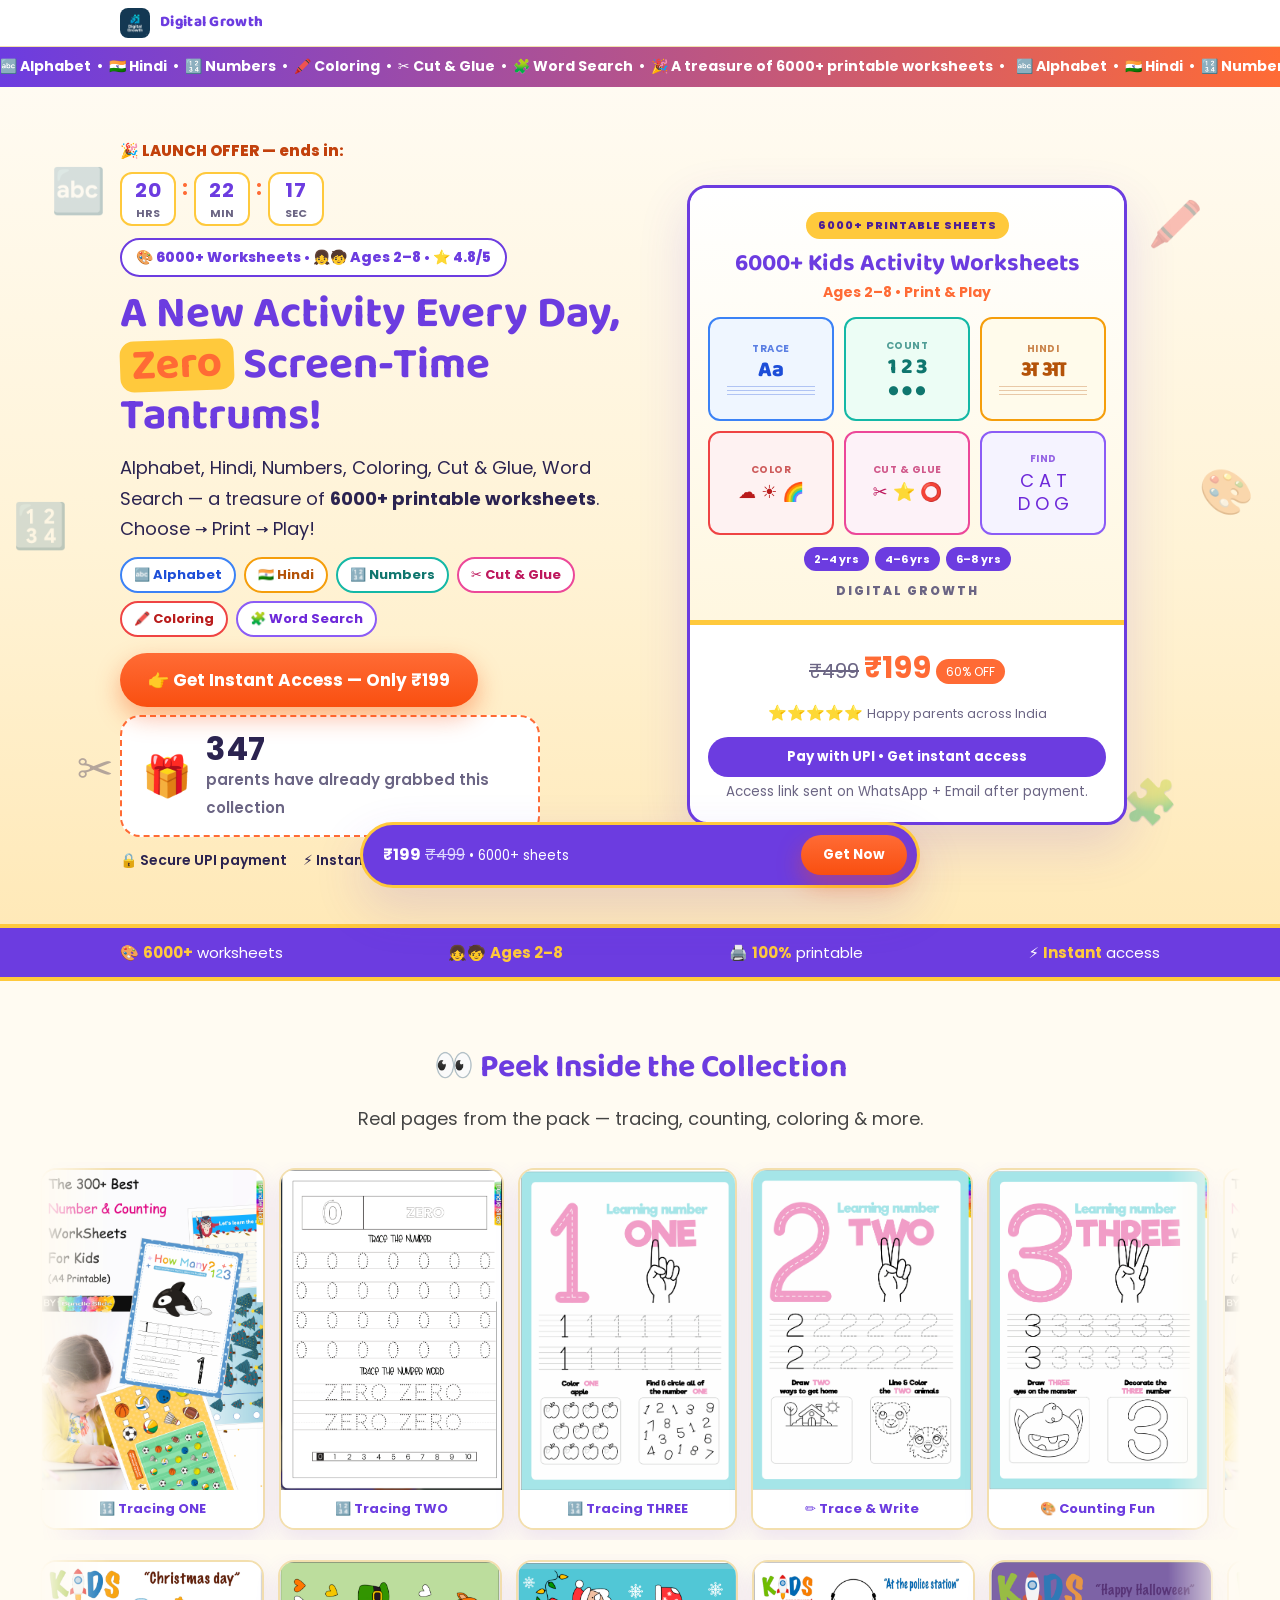
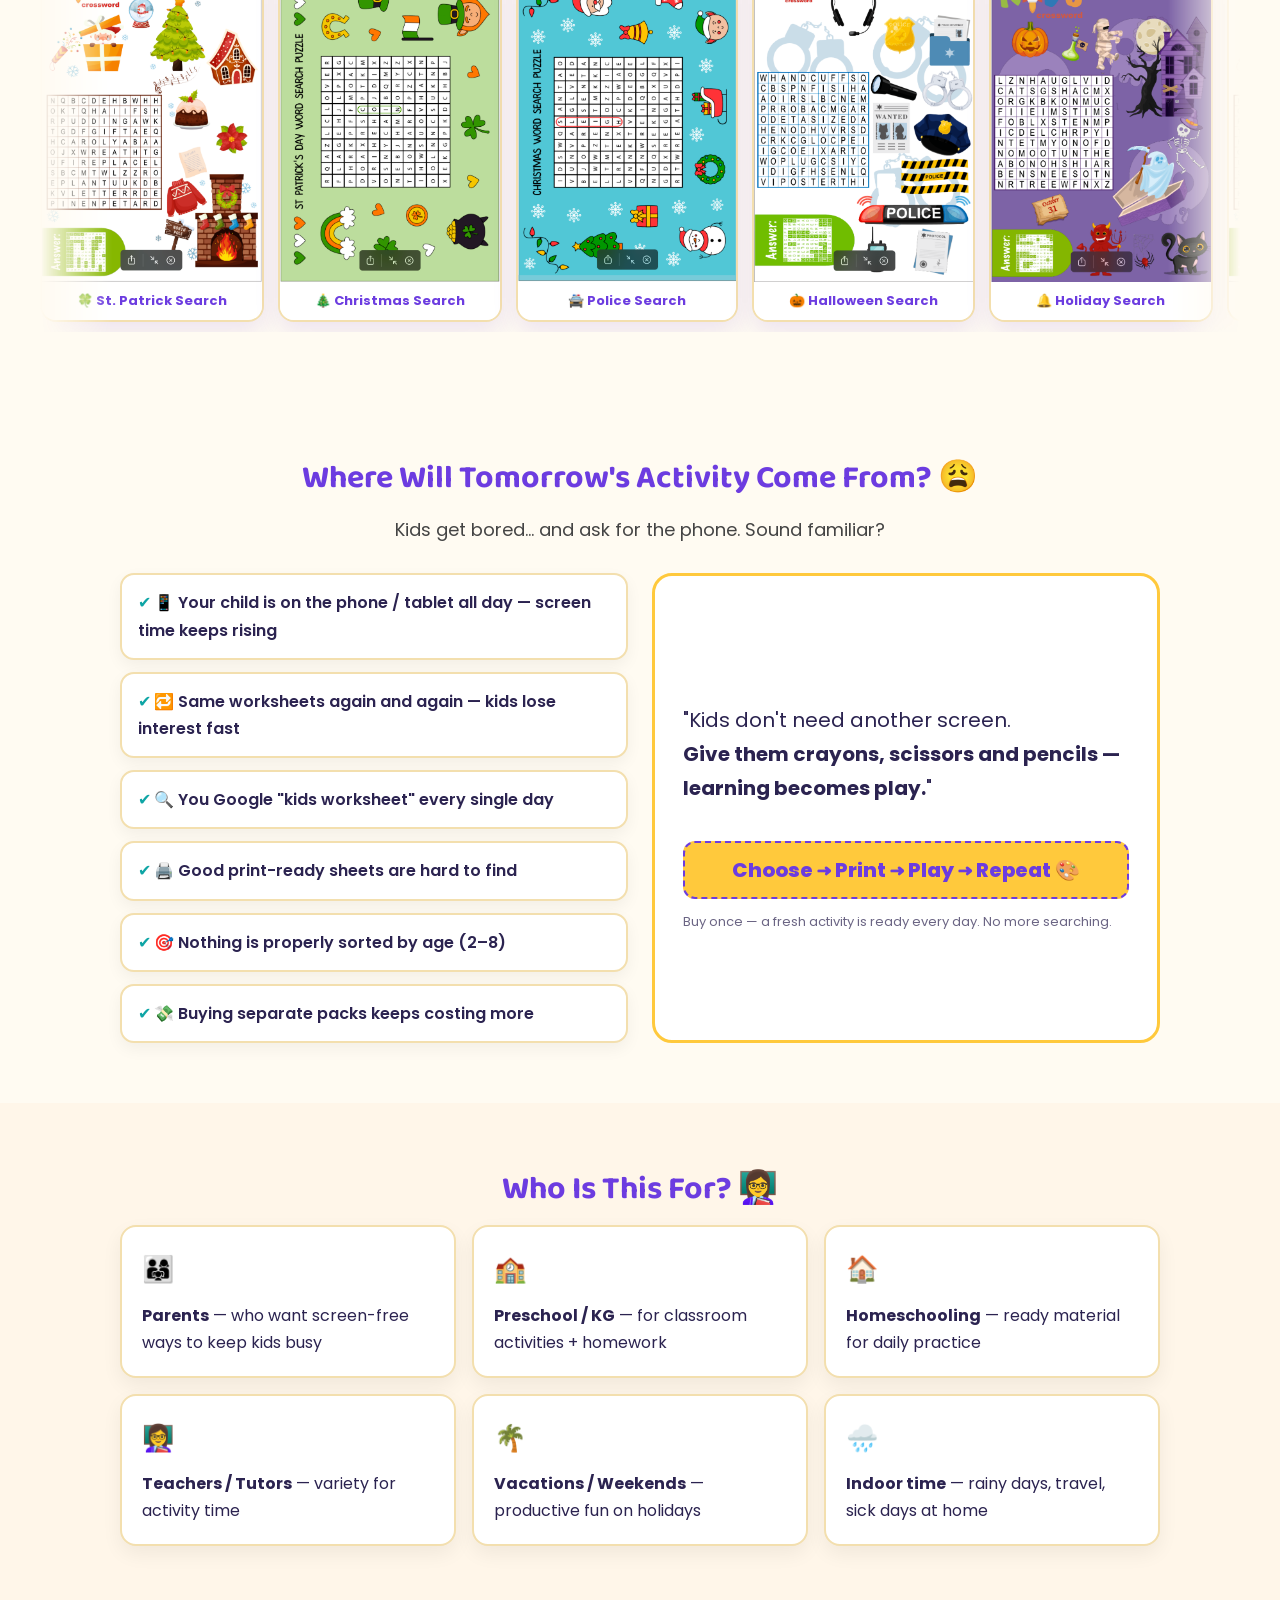
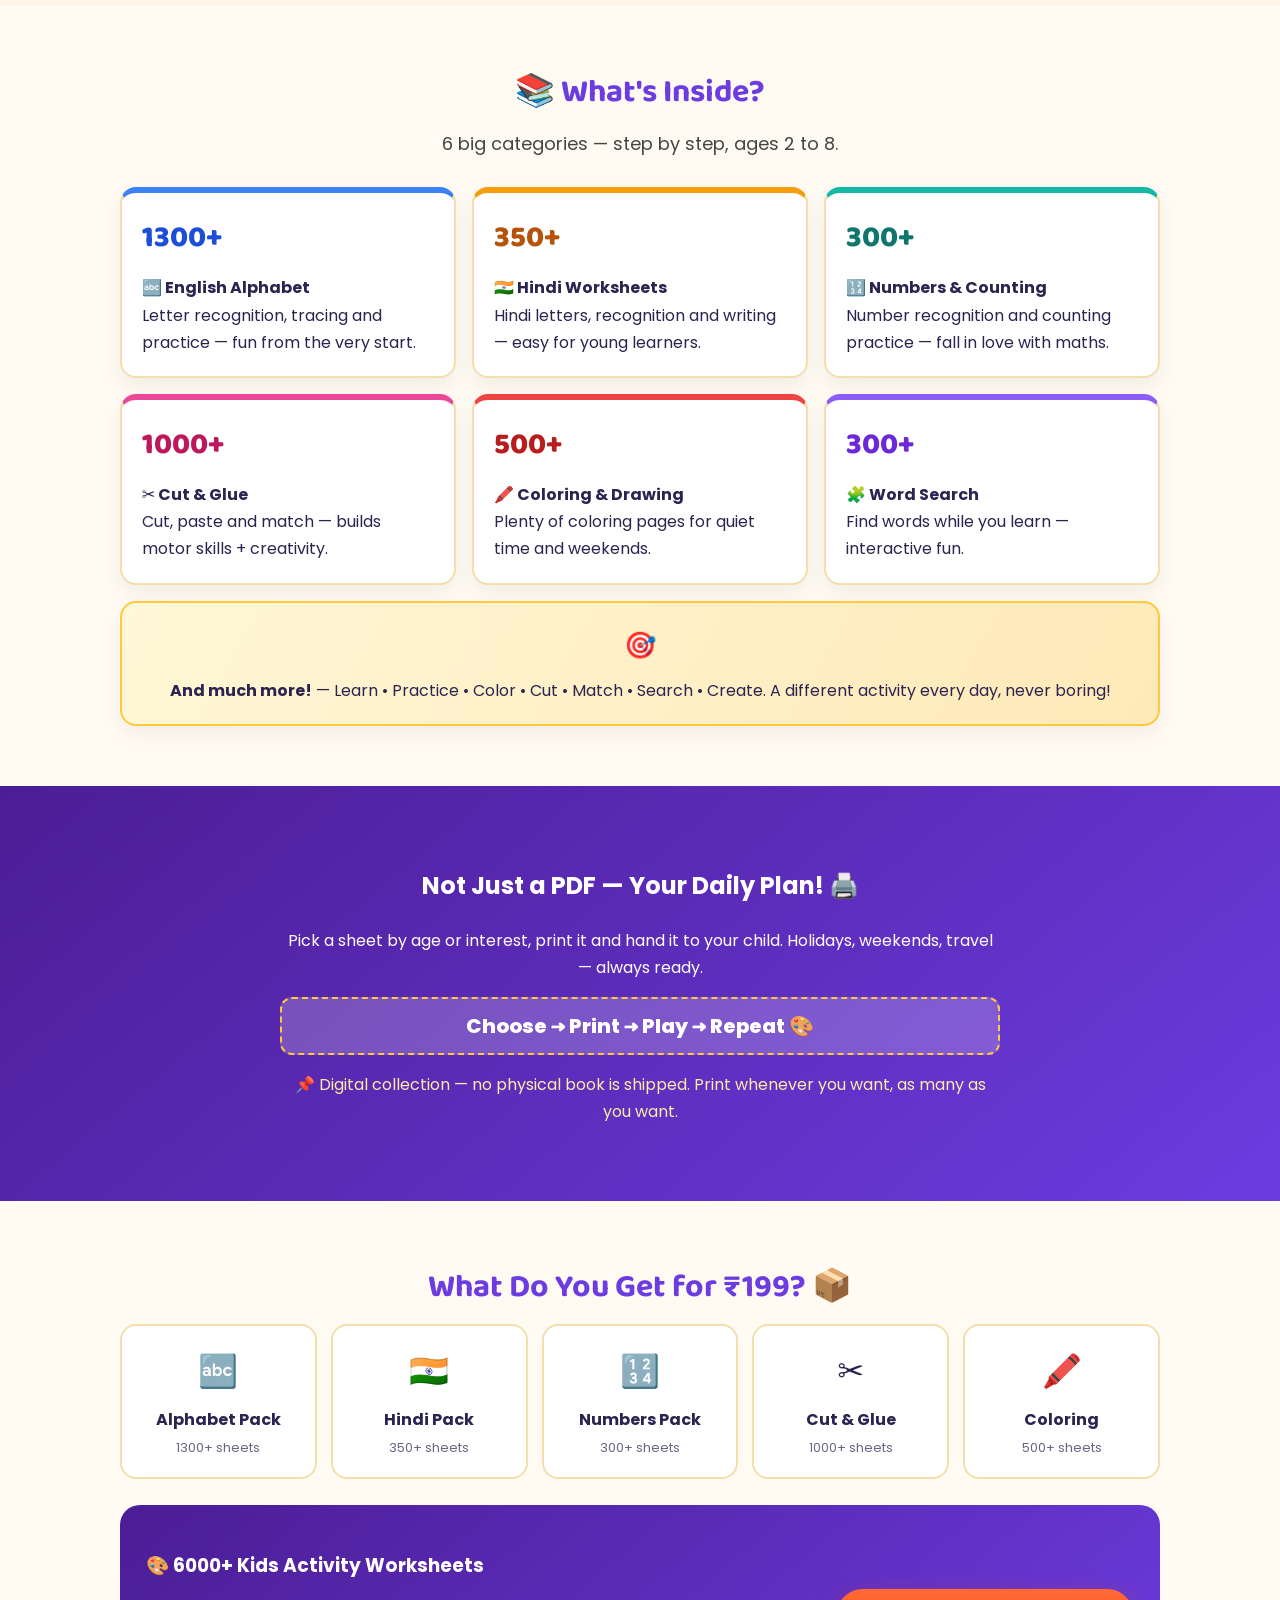
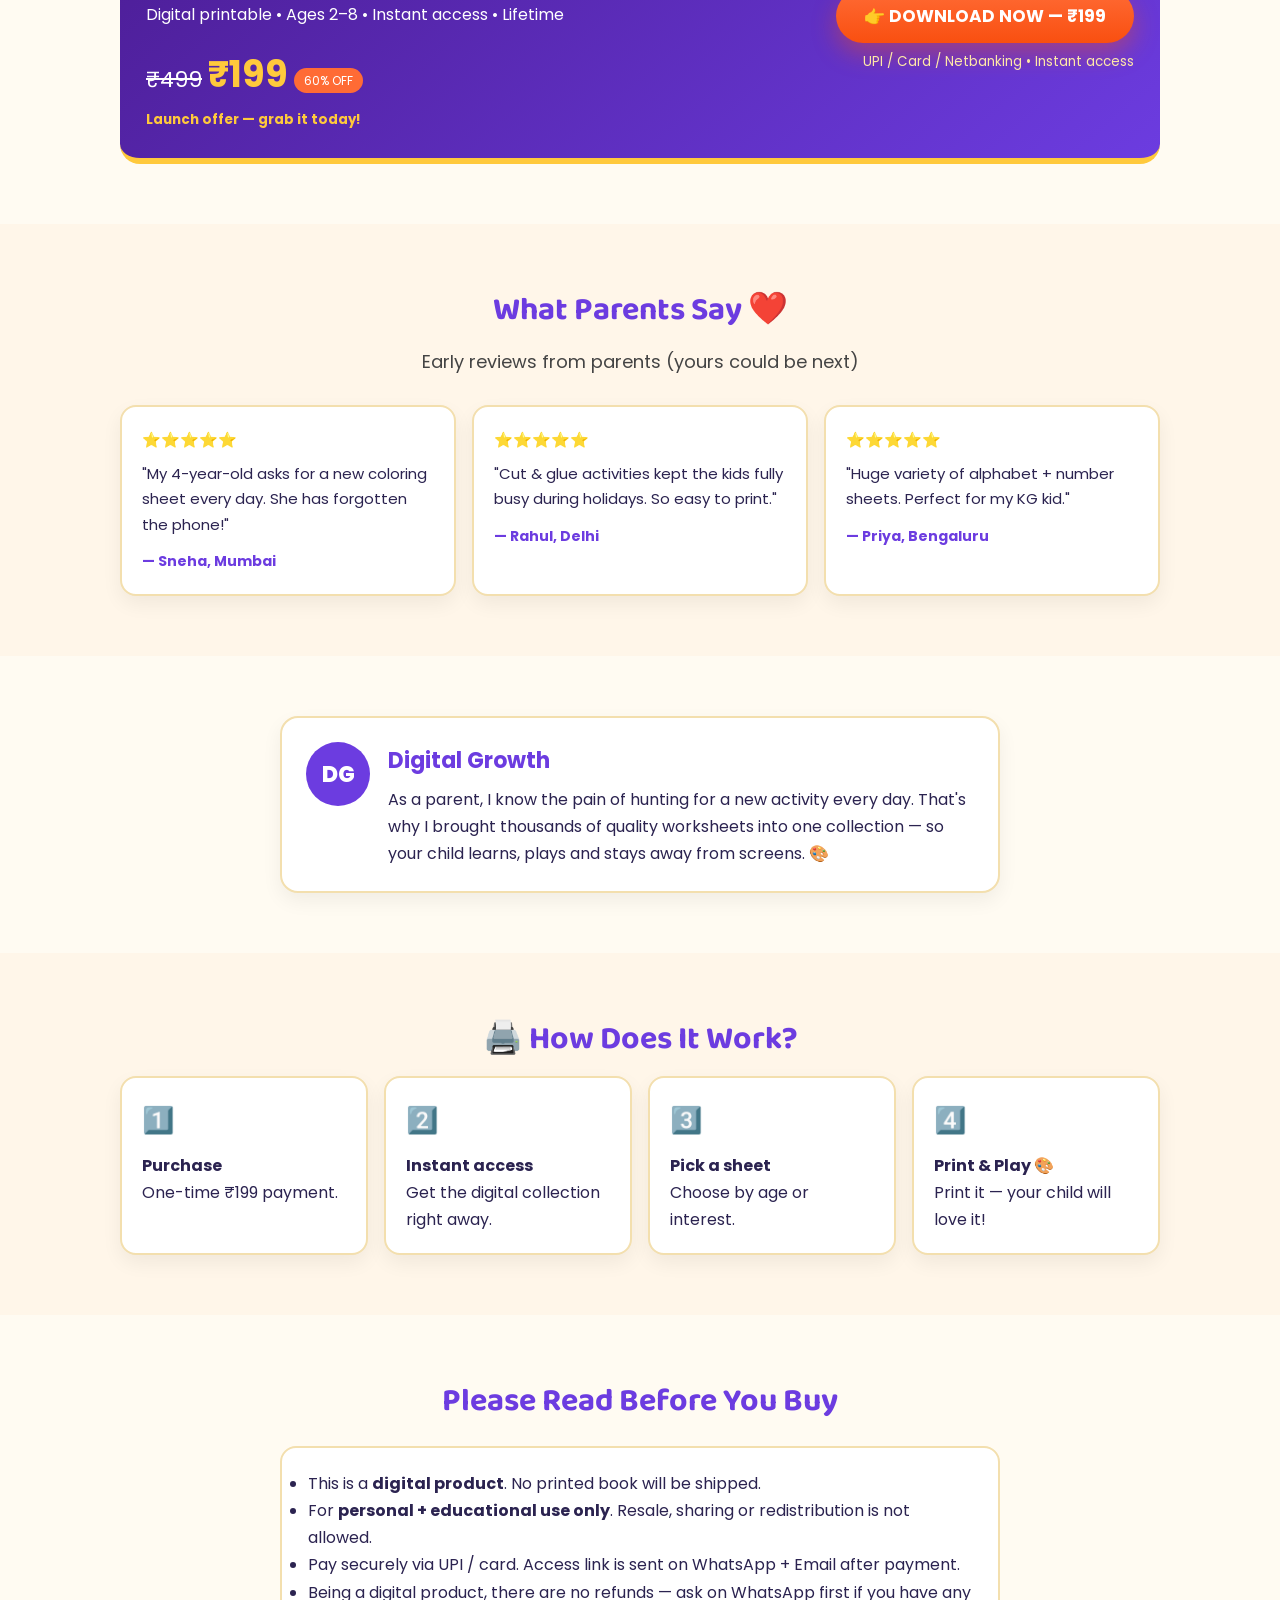
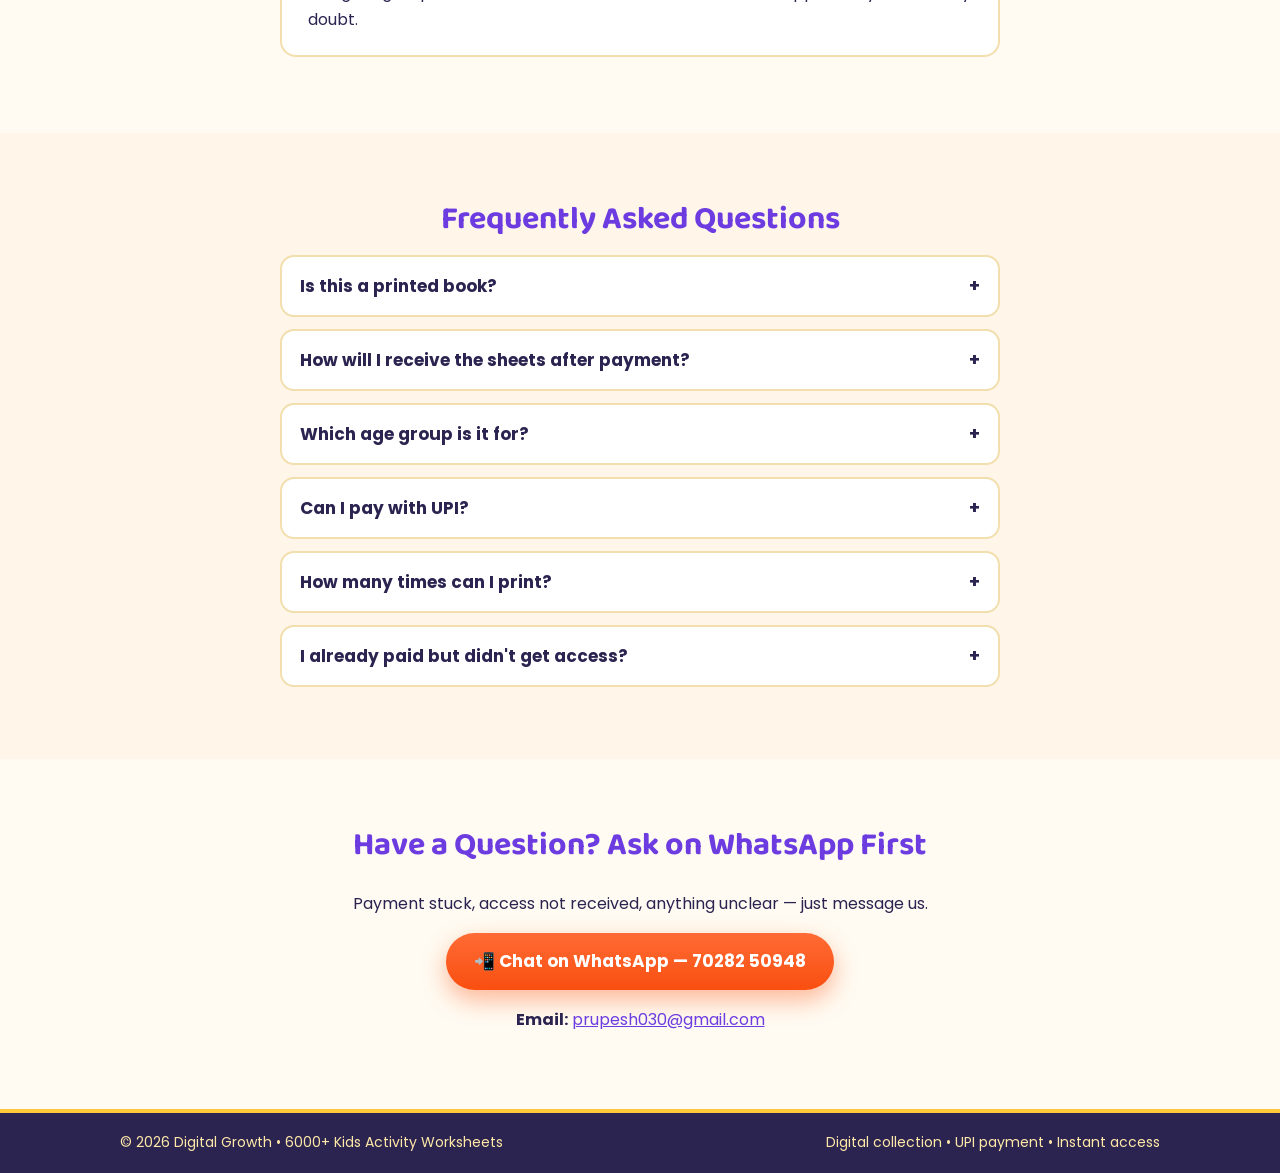
==== commit a6908be2: "Add Digital Growth logo: brand bar + favicon on kids and loan pages" ====
--- a/kids/index.html
+++ b/kids/index.html
@@ -8,12 +8,21 @@
   <meta property="og:title" content="🎨 6000+ Kids Activity Worksheets — ₹199" />
   <meta property="og:description" content="Alphabet • Hindi • Numbers • Cut & Glue • Coloring • Word Search. Choose → Print → Play. Screen-free fun!" />
   <meta property="og:type" content="website" />
+  <link rel="icon" type="image/png" href="./Logo.PNG" />
   <link rel="preconnect" href="https://fonts.googleapis.com" />
   <link rel="preconnect" href="https://fonts.gstatic.com" crossorigin />
   <link href="https://fonts.googleapis.com/css2?family=Baloo+2:wght@500;600;700;800&family=Poppins:wght@400;500;600;700&display=swap" rel="stylesheet" />
   <link rel="stylesheet" href="./styles.css" />
 </head>
 <body>
+  <!-- Brand bar -->
+  <div class="brandbar">
+    <div class="container brandbar-inner">
+      <img src="./Logo.PNG" alt="Digital Growth logo" />
+      <span>Digital Growth</span>
+    </div>
+  </div>
+
   <!-- Sliding category ticker -->
   <div class="ticker" aria-hidden="true">
     <div class="ticker-track">
--- a/kids/styles.css
+++ b/kids/styles.css
@@ -14,6 +14,12 @@
 .center{text-align:center}
 .muted{color:var(--muted)}
 a{color:var(--primary)}
+
+/* Brand bar */
+.brandbar{background:#fff;border-bottom:1px solid var(--border)}
+.brandbar-inner{display:flex;align-items:center;gap:10px;padding:8px 20px}
+.brandbar img{height:30px;width:30px;object-fit:cover;border-radius:8px}
+.brandbar span{font-family:'Baloo 2',sans-serif;font-weight:800;font-size:15px;color:var(--primary);letter-spacing:.3px}
 
 /* Sliding category ticker */
 .ticker{background:linear-gradient(90deg,var(--primary),var(--cta));color:#fff;overflow:hidden;white-space:nowrap;padding:8px 0;font-weight:700;font-size:14px}
@@ -216,5 +222,7 @@
   .pack-author{font-size:11px}
   .hero-card-foot{padding:14px}
   .mini-price strong{font-size:26px}
+  .brandbar img{height:26px;width:26px}
+  .brandbar span{font-size:13px}
   .section{padding:44px 0}
 }
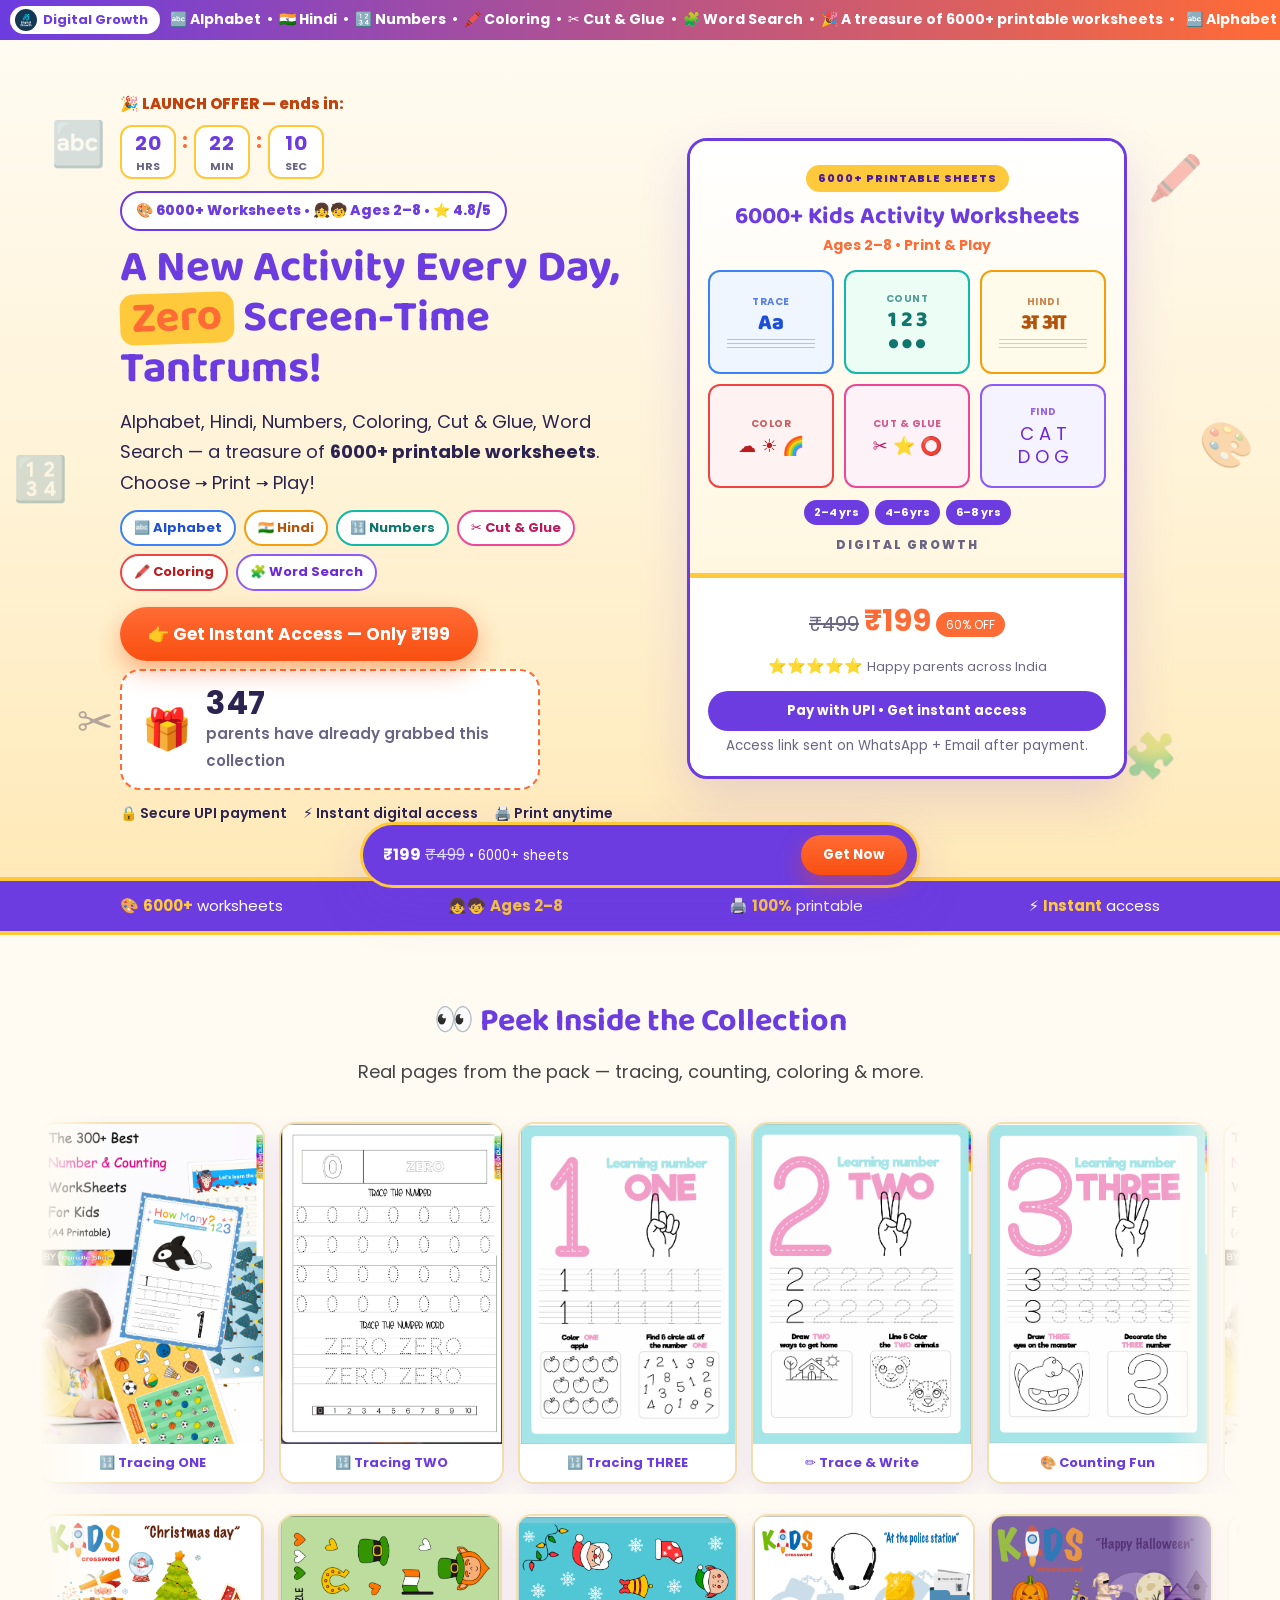
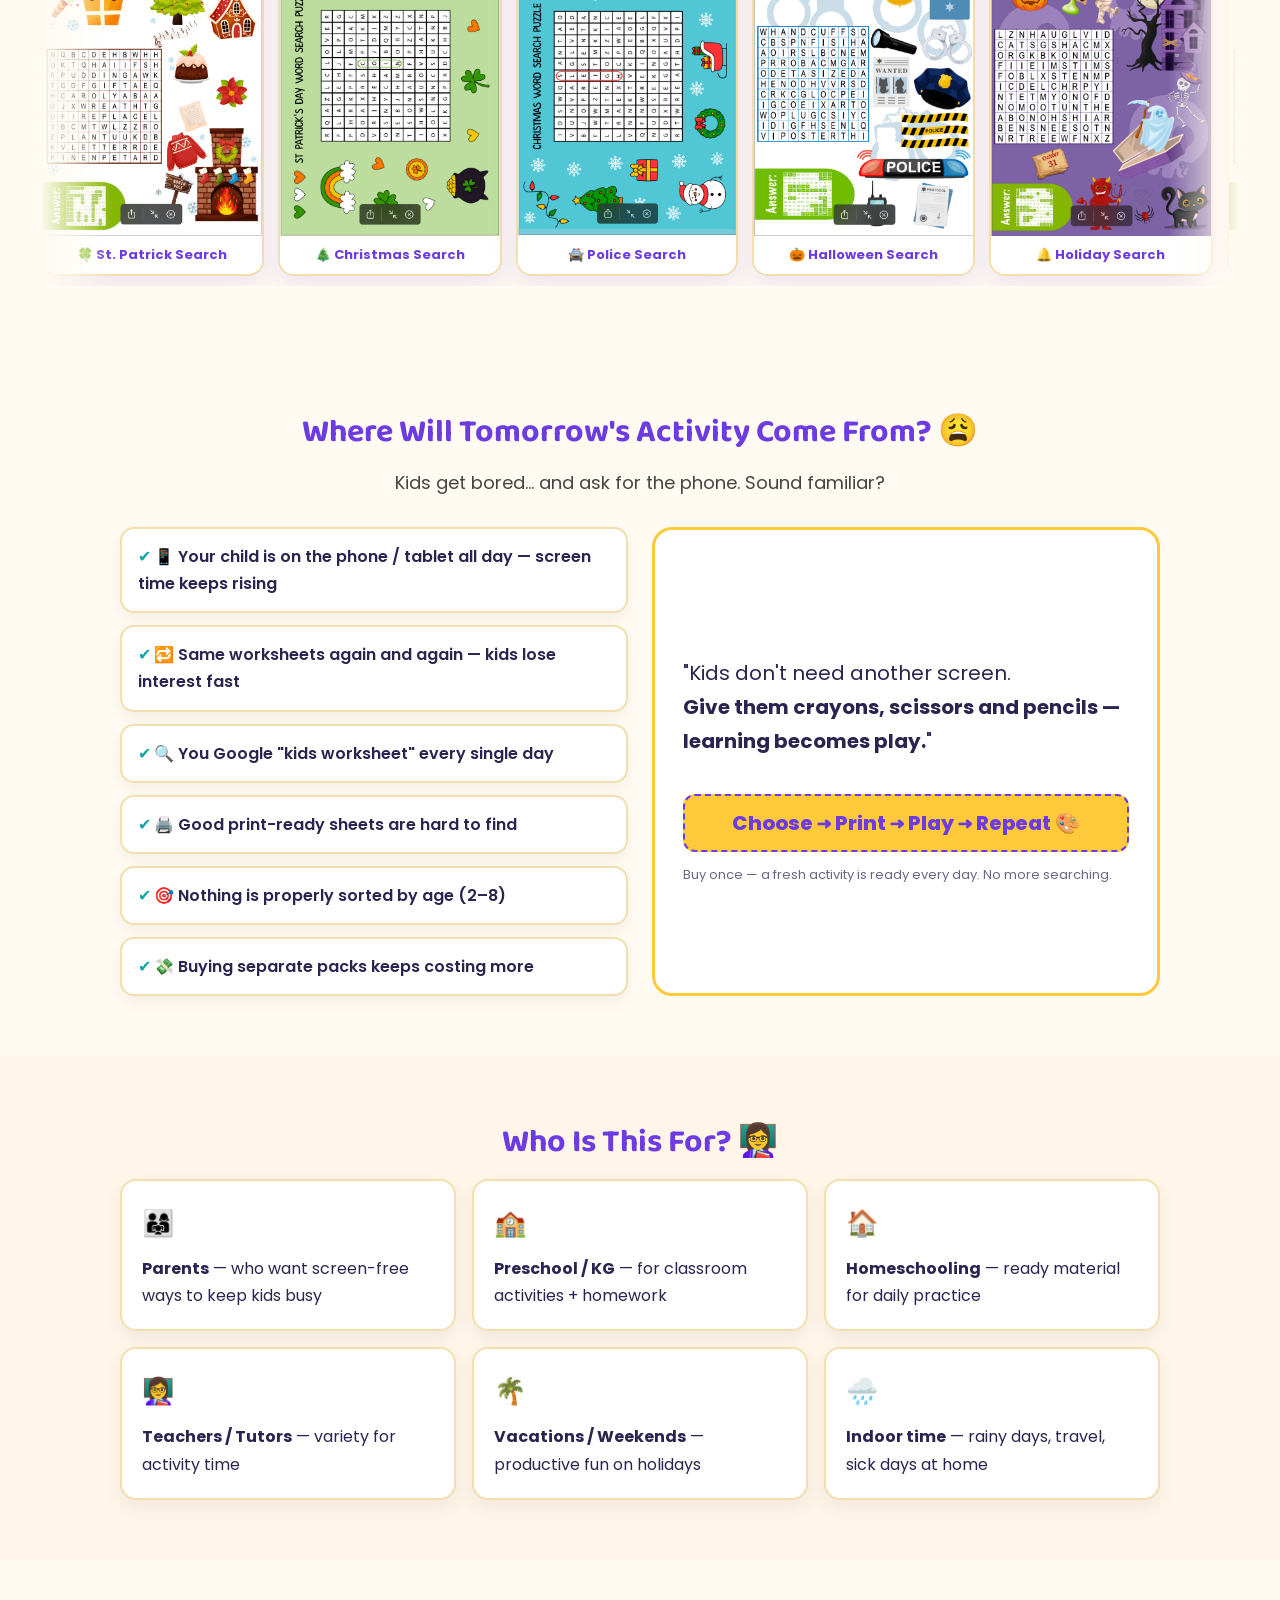
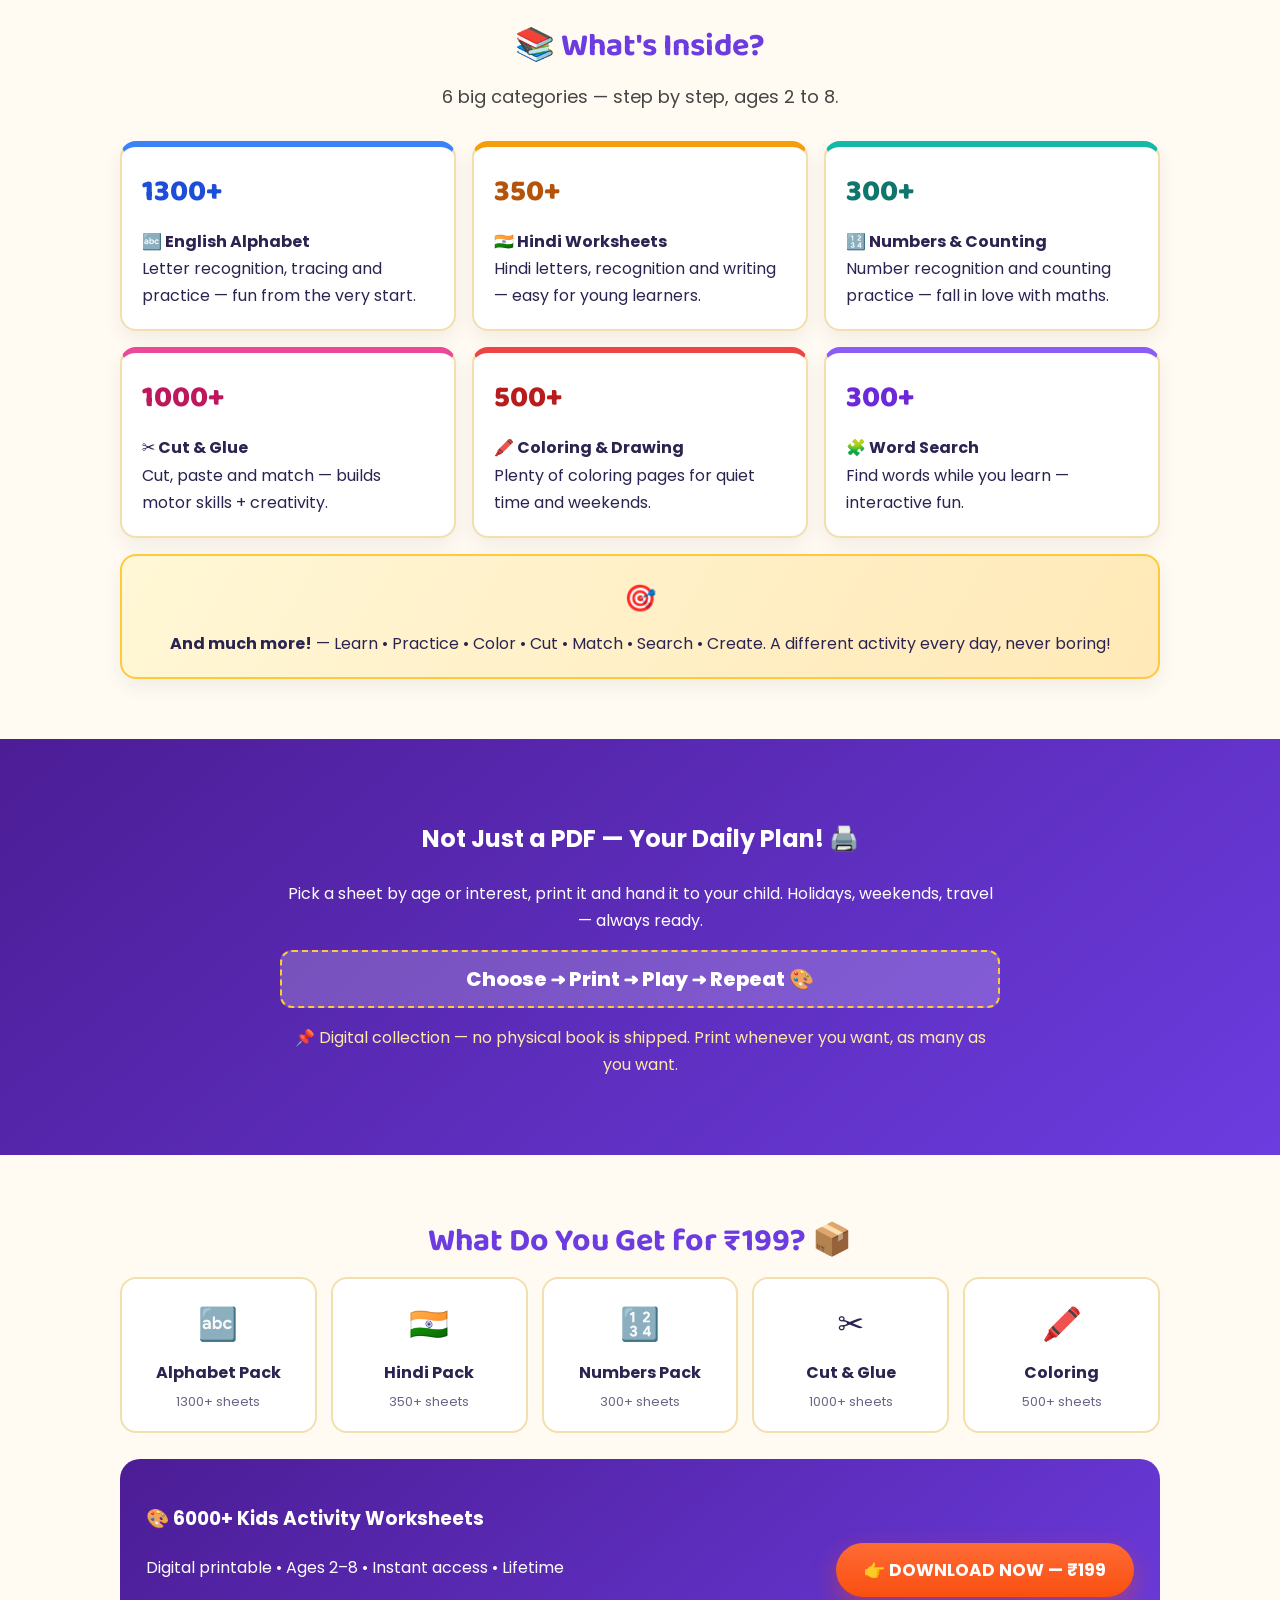
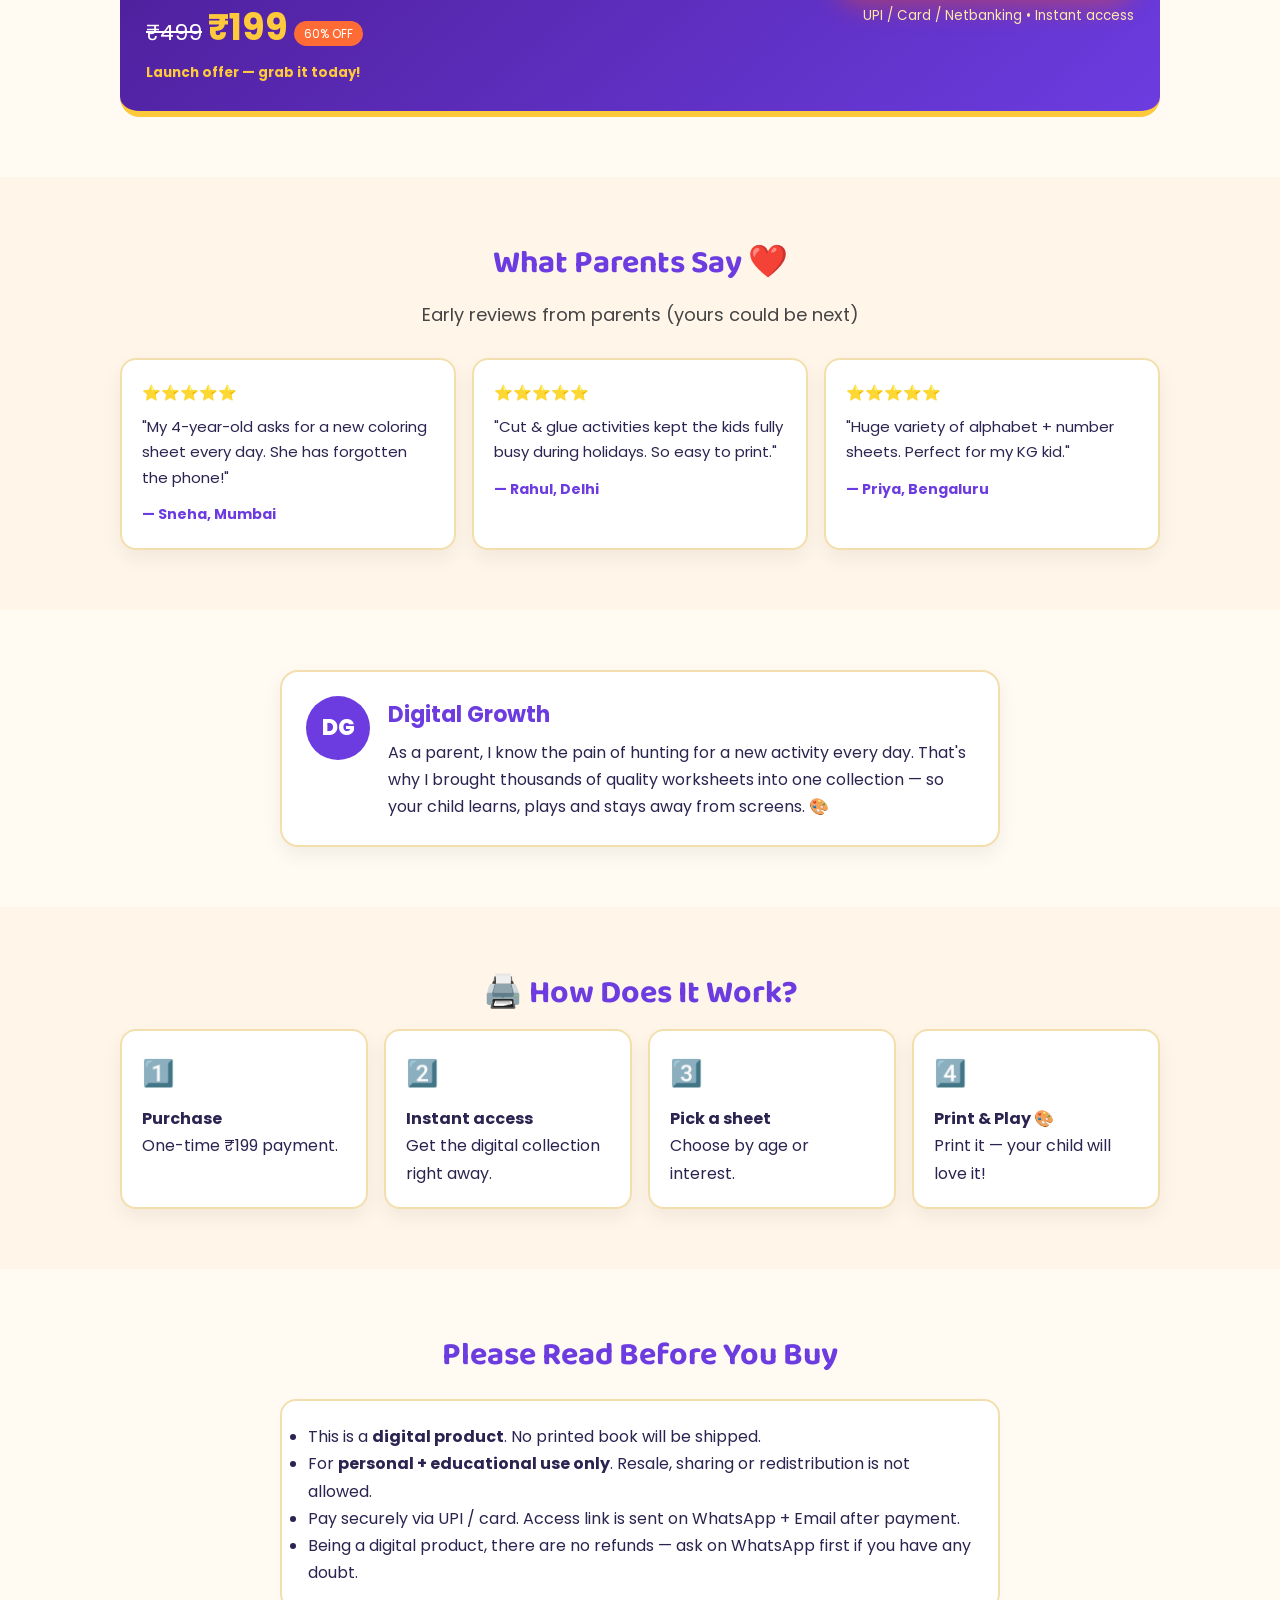
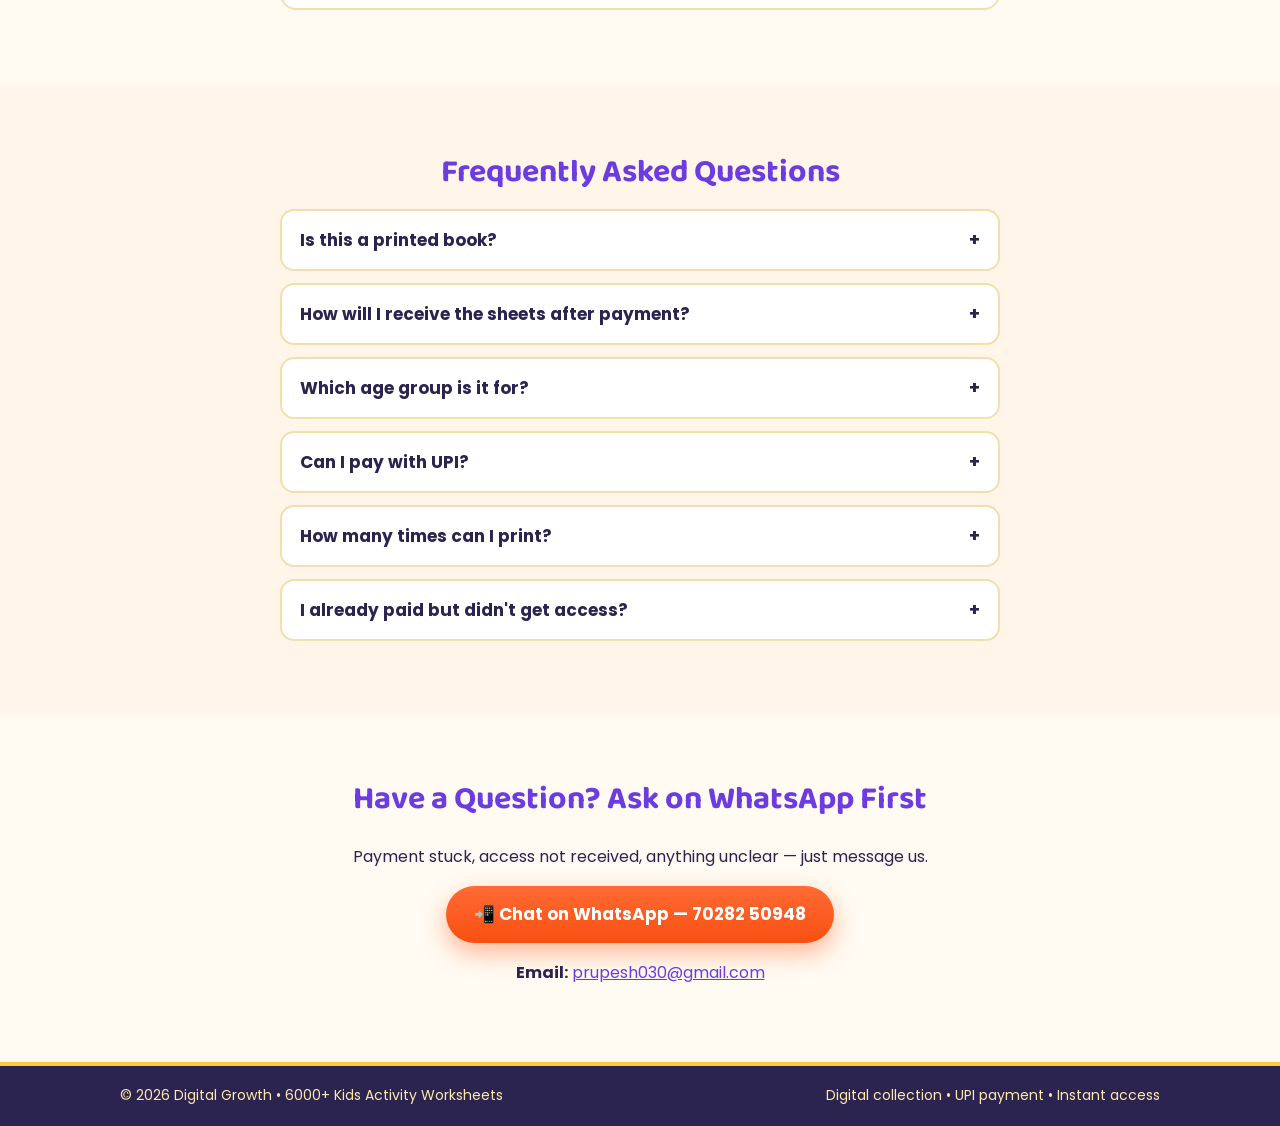
==== commit 3836f738: "Move brand into ticker strip as fixed left chip on kids and loan" ====
--- a/kids/index.html
+++ b/kids/index.html
@@ -15,16 +15,9 @@
   <link rel="stylesheet" href="./styles.css" />
 </head>
 <body>
-  <!-- Brand bar -->
-  <div class="brandbar">
-    <div class="container brandbar-inner">
-      <img src="./Logo.PNG" alt="Digital Growth logo" />
-      <span>Digital Growth</span>
-    </div>
-  </div>
-
-  <!-- Sliding category ticker -->
+  <!-- Sliding category ticker with brand -->
   <div class="ticker" aria-hidden="true">
+    <span class="ticker-brand"><img src="./Logo.PNG" alt="" />Digital Growth</span>
     <div class="ticker-track">
       <span>🔤 Alphabet &nbsp;•&nbsp; 🇮🇳 Hindi &nbsp;•&nbsp; 🔢 Numbers &nbsp;•&nbsp; 🖍️ Coloring &nbsp;•&nbsp; ✂️ Cut &amp; Glue &nbsp;•&nbsp; 🧩 Word Search &nbsp;•&nbsp; 🎉 A treasure of 6000+ printable worksheets &nbsp;•&nbsp;</span>
       <span>🔤 Alphabet &nbsp;•&nbsp; 🇮🇳 Hindi &nbsp;•&nbsp; 🔢 Numbers &nbsp;•&nbsp; 🖍️ Coloring &nbsp;•&nbsp; ✂️ Cut &amp; Glue &nbsp;•&nbsp; 🧩 Word Search &nbsp;•&nbsp; 🎉 A treasure of 6000+ printable worksheets &nbsp;•&nbsp;</span>
--- a/kids/styles.css
+++ b/kids/styles.css
@@ -15,14 +15,10 @@
 .muted{color:var(--muted)}
 a{color:var(--primary)}
 
-/* Brand bar */
-.brandbar{background:#fff;border-bottom:1px solid var(--border)}
-.brandbar-inner{display:flex;align-items:center;gap:10px;padding:8px 20px}
-.brandbar img{height:30px;width:30px;object-fit:cover;border-radius:8px}
-.brandbar span{font-family:'Baloo 2',sans-serif;font-weight:800;font-size:15px;color:var(--primary);letter-spacing:.3px}
-
-/* Sliding category ticker */
-.ticker{background:linear-gradient(90deg,var(--primary),var(--cta));color:#fff;overflow:hidden;white-space:nowrap;padding:8px 0;font-weight:700;font-size:14px}
+/* Sliding category ticker with brand */
+.ticker{background:linear-gradient(90deg,var(--primary),var(--cta));color:#fff;overflow:hidden;white-space:nowrap;padding:6px 0;font-weight:700;font-size:14px;display:flex;align-items:center}
+.ticker-brand{display:inline-flex;align-items:center;gap:6px;flex-shrink:0;background:#fff;color:var(--primary);font-size:13px;padding:3px 12px 3px 5px;border-radius:999px;margin:0 10px;z-index:2}
+.ticker-brand img{height:22px;width:22px;object-fit:cover;border-radius:50%}
 .ticker-track{display:inline-flex;animation:slide 22s linear infinite}
 .ticker-track span{padding-right:8px}
 @keyframes slide{from{transform:translateX(0)}to{transform:translateX(-50%)}}
@@ -222,7 +218,8 @@
   .pack-author{font-size:11px}
   .hero-card-foot{padding:14px}
   .mini-price strong{font-size:26px}
-  .brandbar img{height:26px;width:26px}
-  .brandbar span{font-size:13px}
+  .ticker{font-size:12px}
+  .ticker-brand{font-size:11px;margin:0 8px}
+  .ticker-brand img{height:20px;width:20px}
   .section{padding:44px 0}
 }
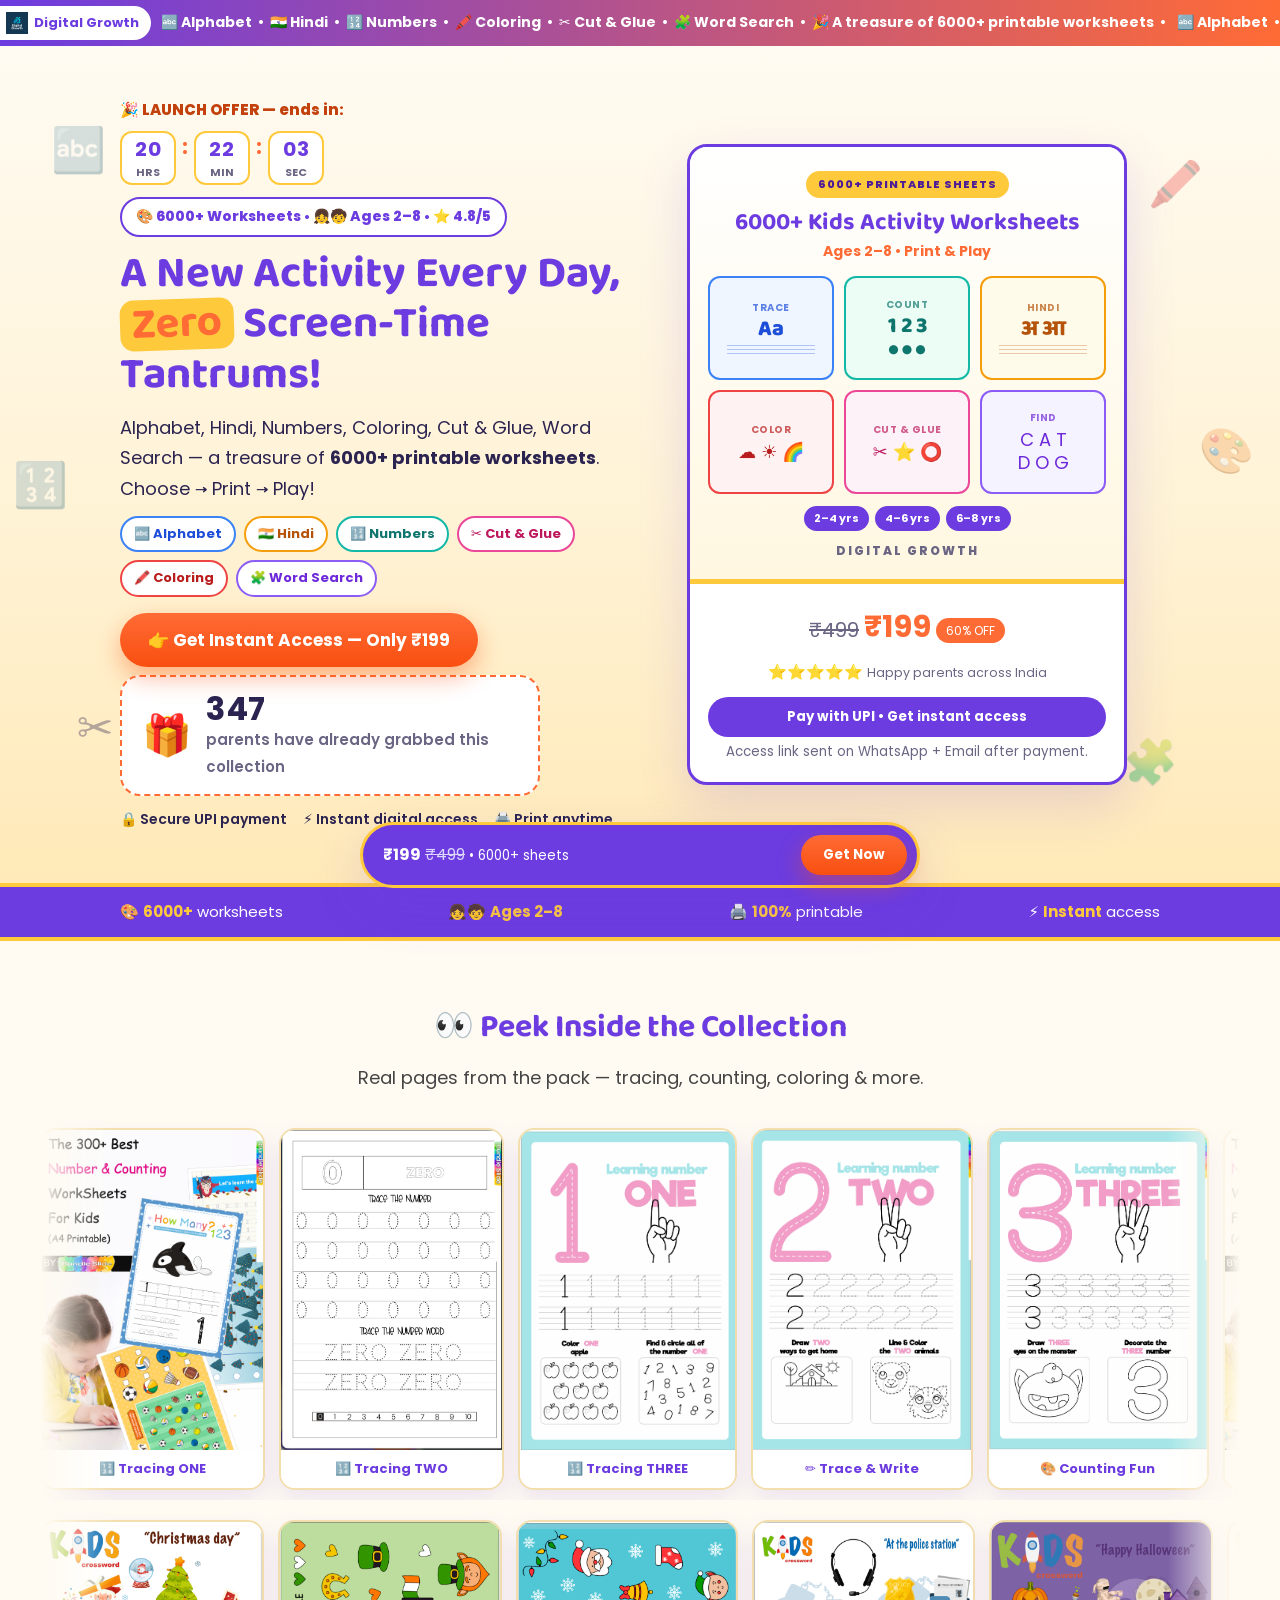
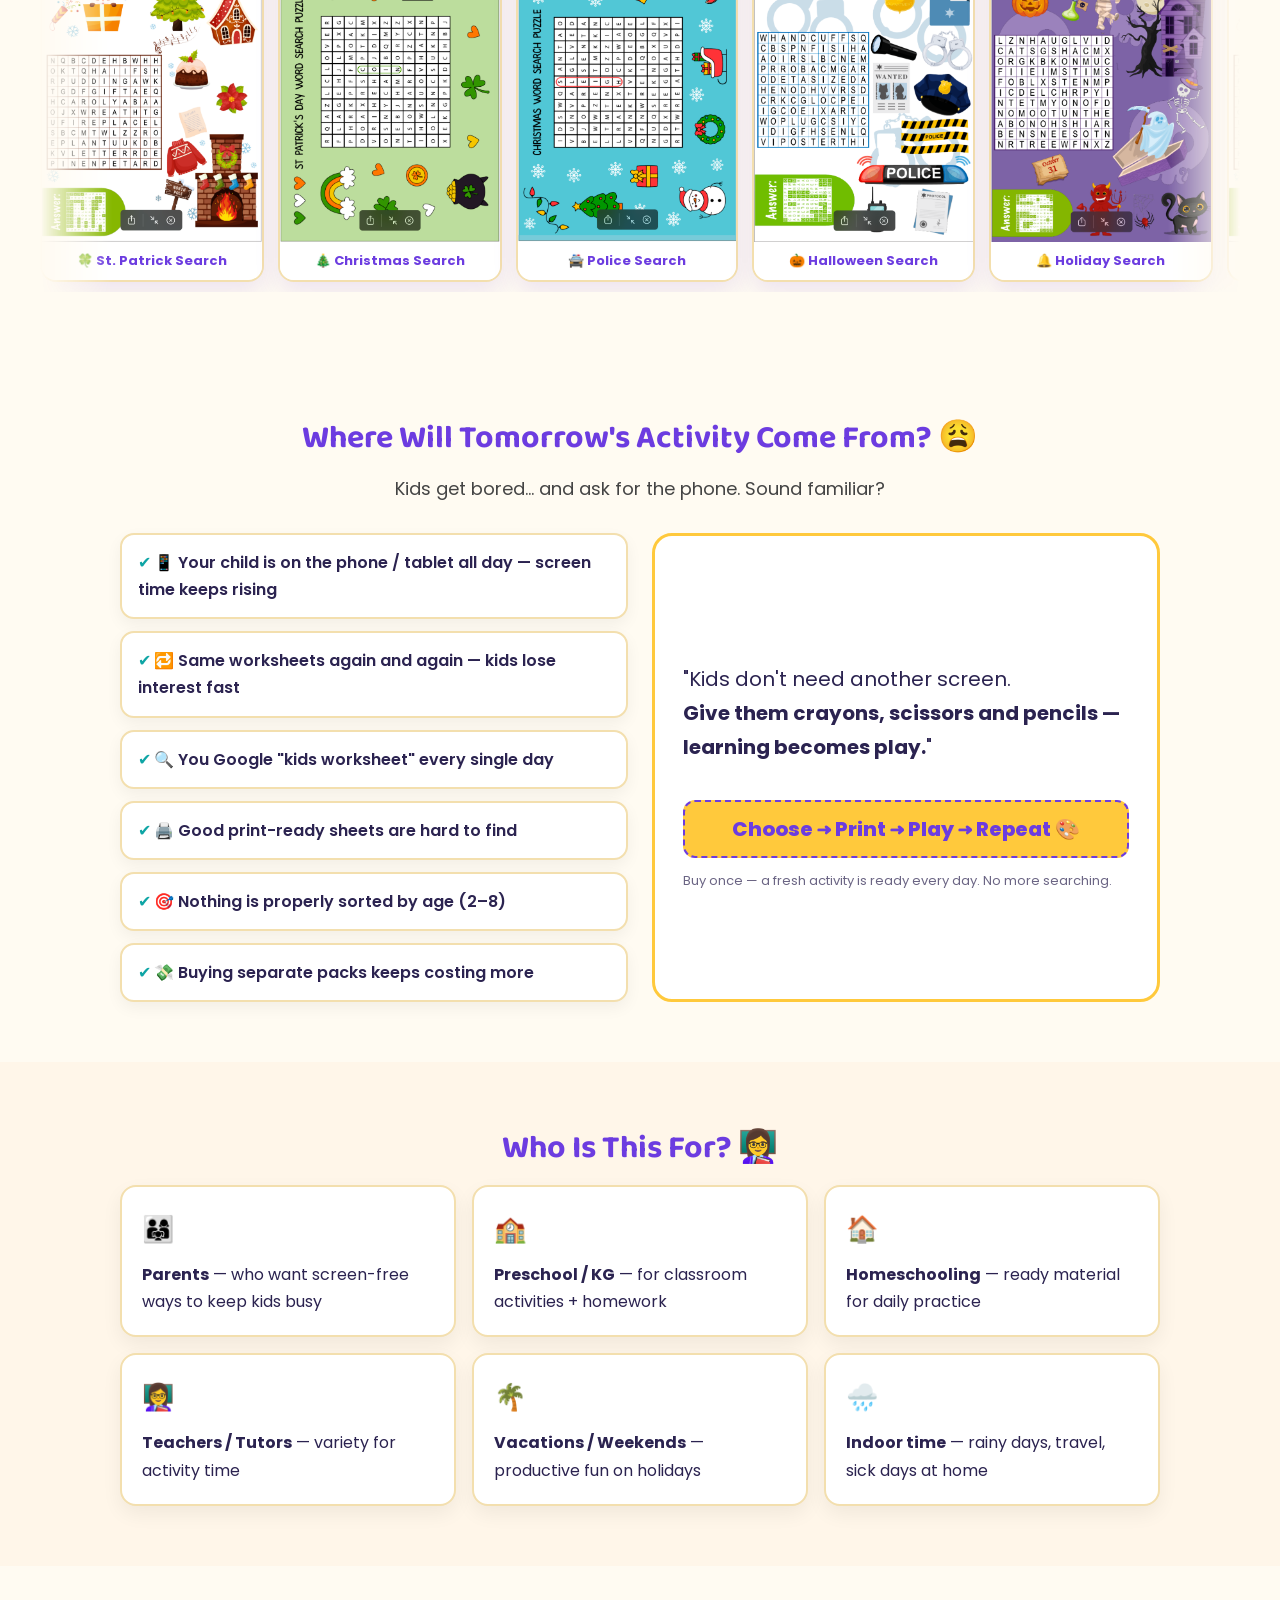
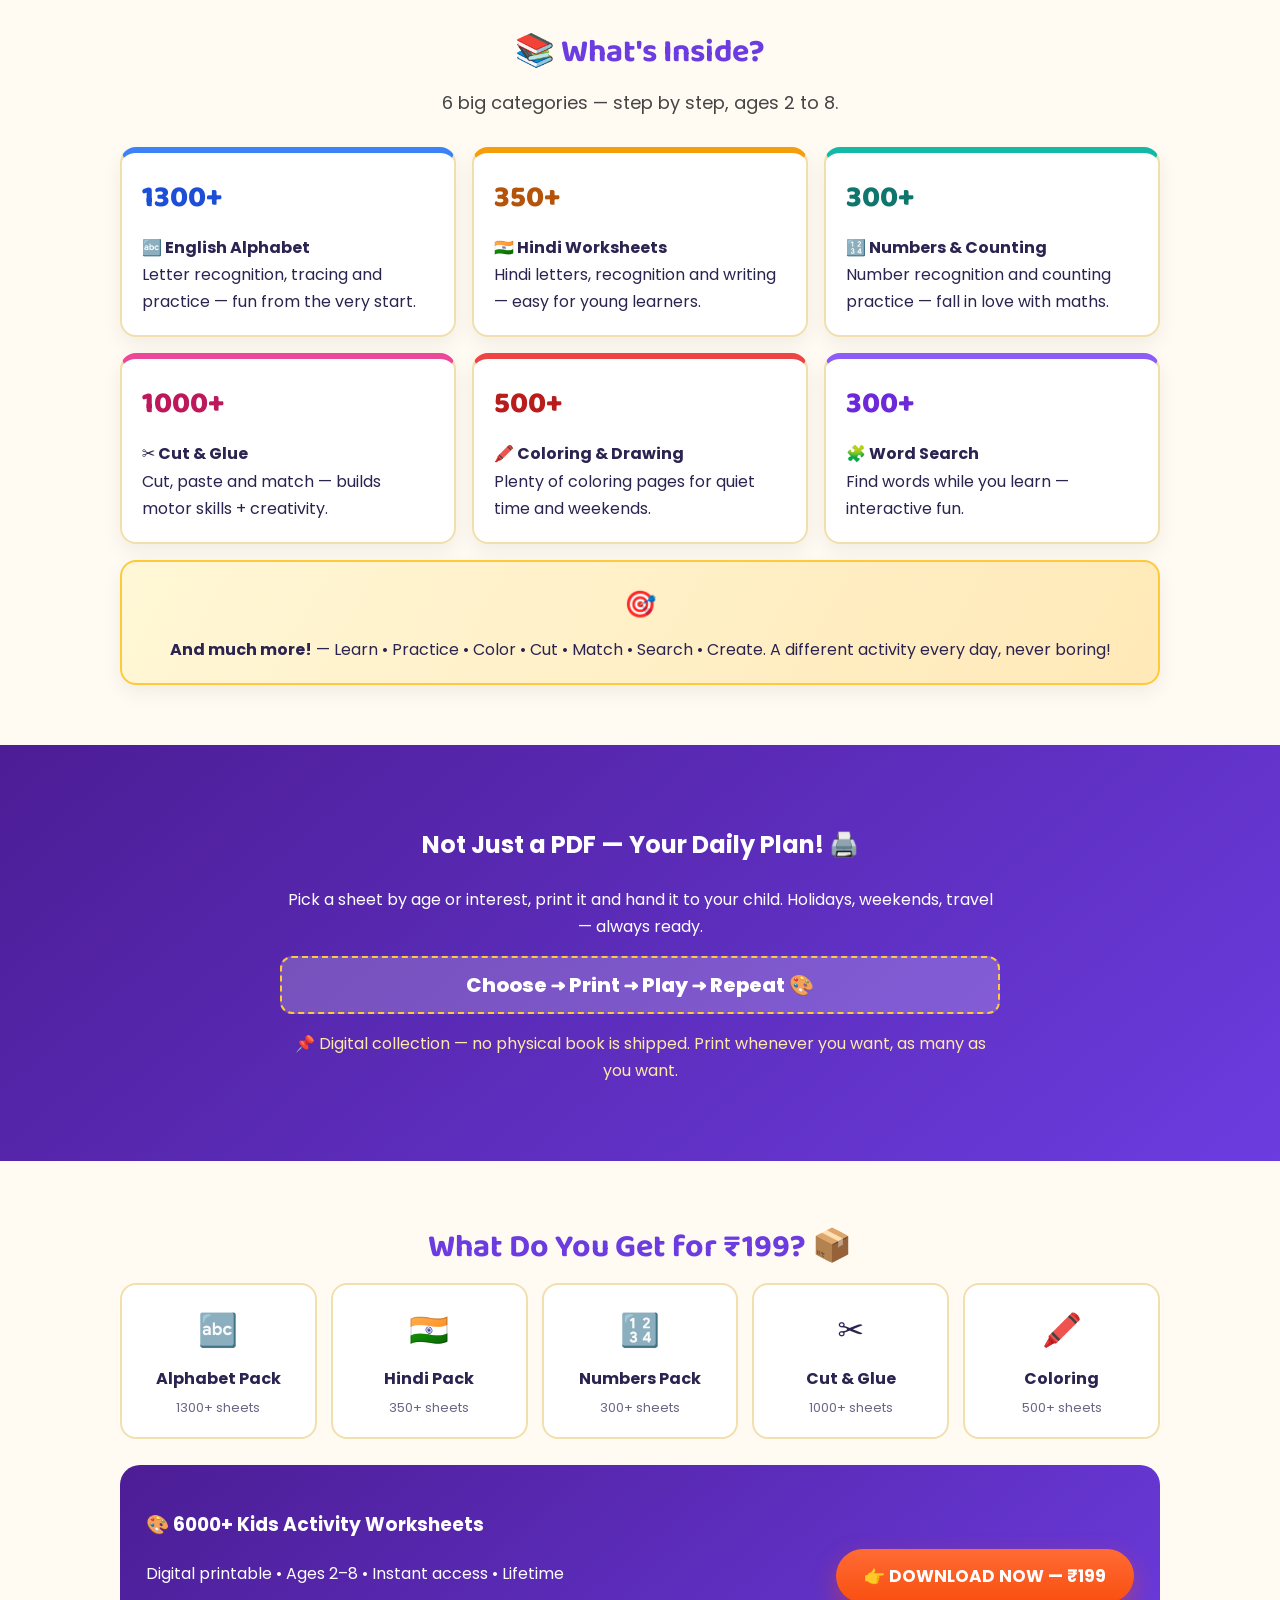
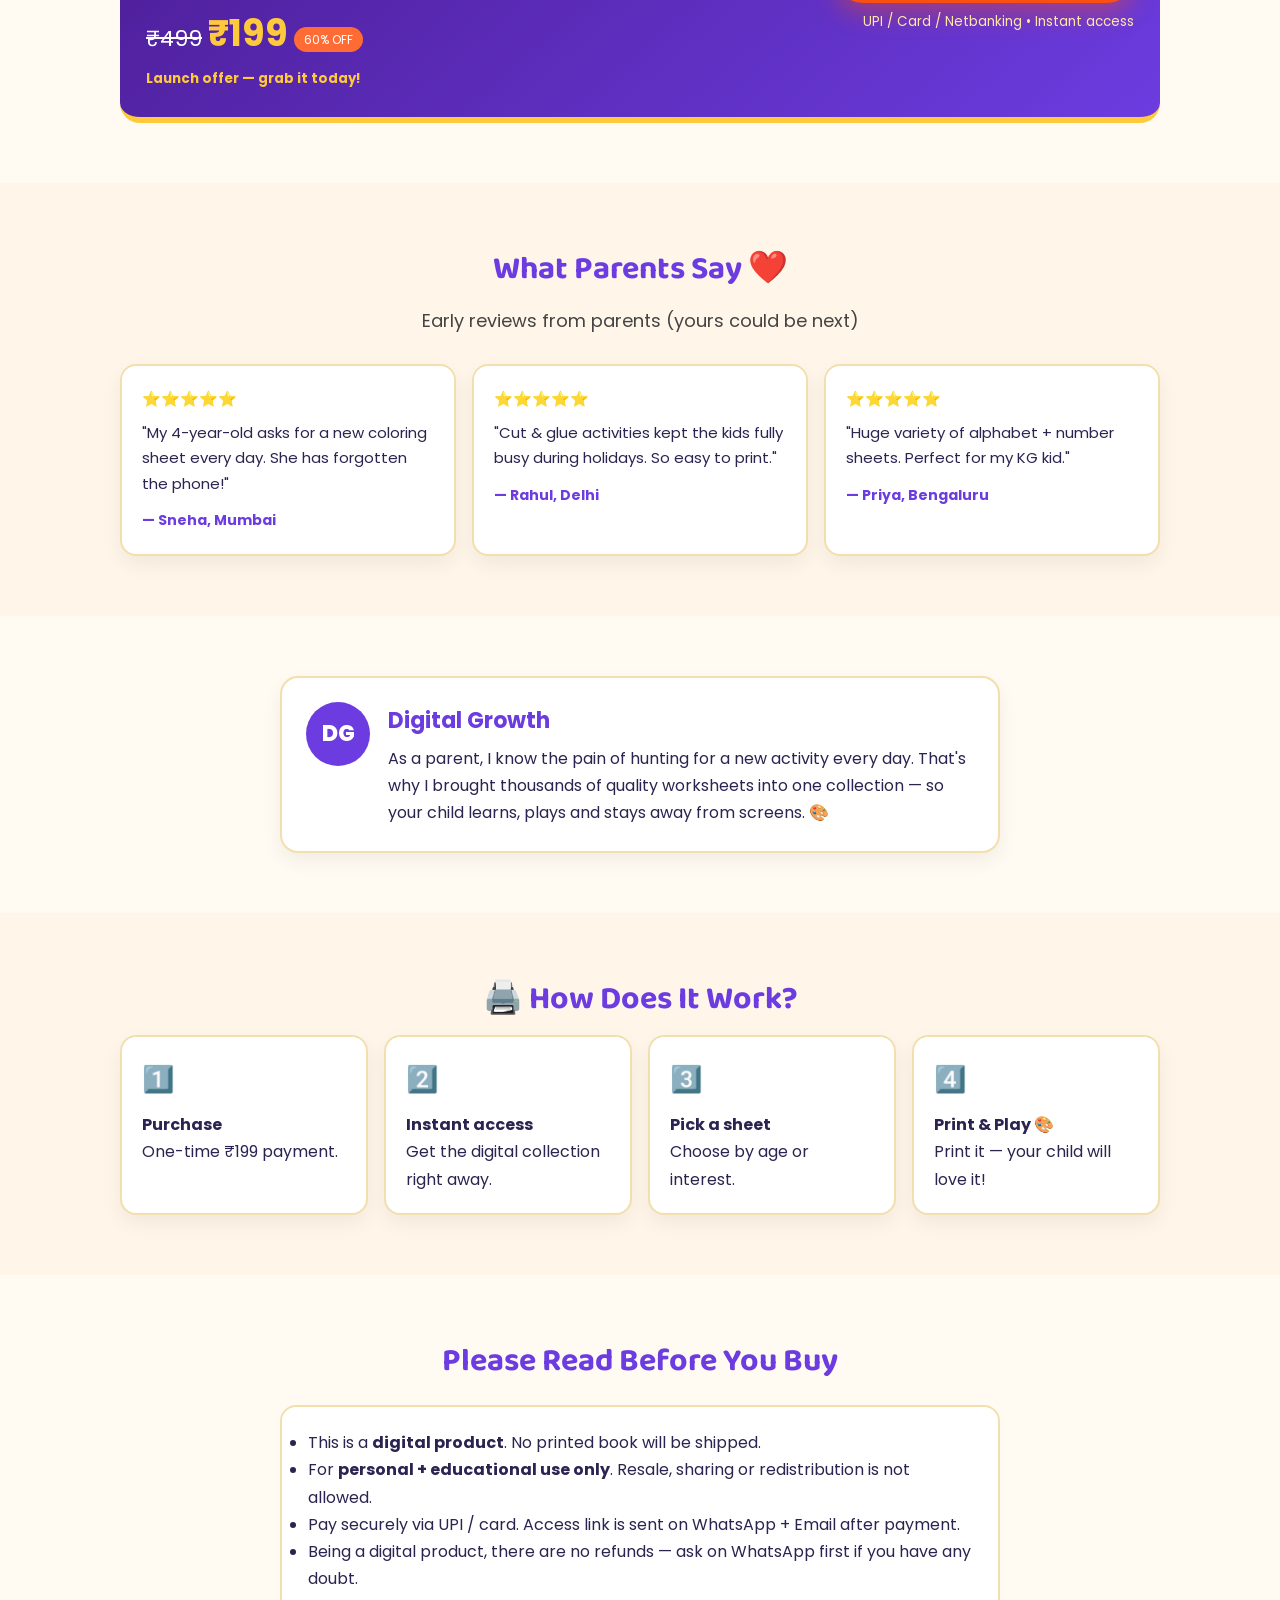
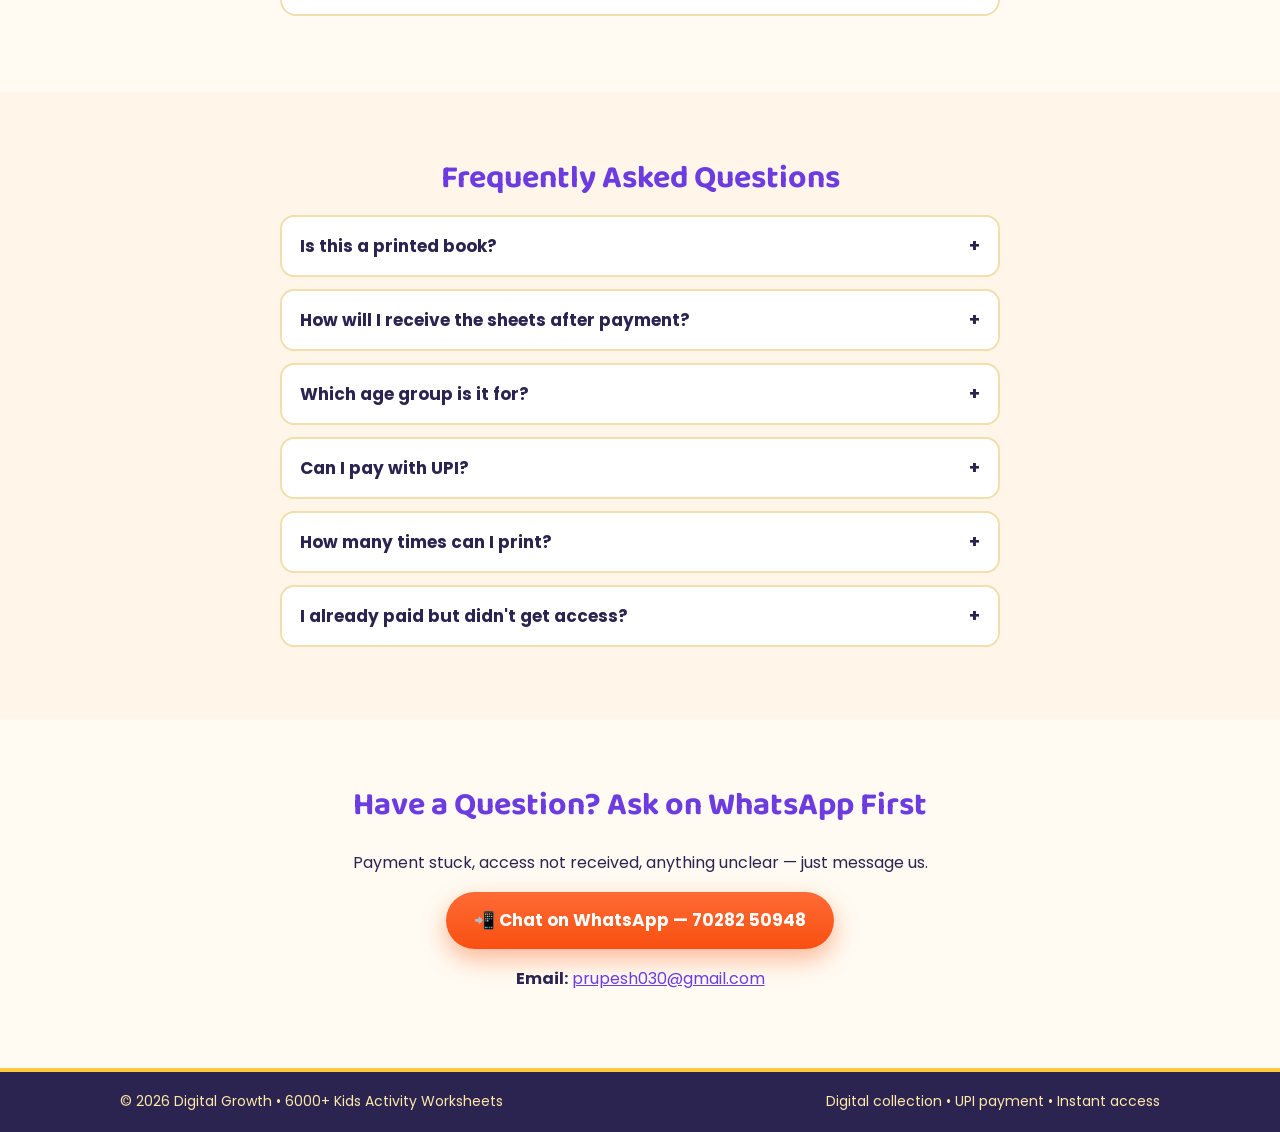
==== commit 23c37e8e: "Add Meta Pixel with ViewContent, InitiateCheckout, Purchase events" ====
--- a/kids/index.html
+++ b/kids/index.html
@@ -13,6 +13,23 @@
   <link rel="preconnect" href="https://fonts.gstatic.com" crossorigin />
   <link href="https://fonts.googleapis.com/css2?family=Baloo+2:wght@500;600;700;800&family=Poppins:wght@400;500;600;700&display=swap" rel="stylesheet" />
   <link rel="stylesheet" href="./styles.css" />
+  <!-- Meta Pixel Code -->
+  <script>
+  !function(f,b,e,v,n,t,s)
+  {if(f.fbq)return;n=f.fbq=function(){n.callMethod?
+  n.callMethod.apply(n,arguments):n.queue.push(arguments)};
+  if(!f._fbq)f._fbq=n;n.push=n;n.loaded=!0;n.version='2.0';
+  n.queue=[];t=b.createElement(e);t.async=!0;
+  t.src=v;s=b.getElementsByTagName(e)[0];
+  s.parentNode.insertBefore(t,s)}(window, document,'script',
+  'https://connect.facebook.net/en_US/fbevents.js');
+  fbq('init', '37602236219421478');
+  fbq('track', 'PageView');
+  </script>
+  <noscript><img height="1" width="1" style="display:none"
+  src="https://www.facebook.com/tr?id=37602236219421478&ev=PageView&noscript=1"
+  /></noscript>
+  <!-- End Meta Pixel Code -->
 </head>
 <body>
   <!-- Sliding category ticker with brand -->
--- a/kids/styles.css
+++ b/kids/styles.css
@@ -17,8 +17,8 @@
 
 /* Sliding category ticker with brand */
 .ticker{background:linear-gradient(90deg,var(--primary),var(--cta));color:#fff;overflow:hidden;white-space:nowrap;padding:6px 0;font-weight:700;font-size:14px;display:flex;align-items:center}
-.ticker-brand{display:inline-flex;align-items:center;gap:6px;flex-shrink:0;background:#fff;color:var(--primary);font-size:13px;padding:3px 12px 3px 5px;border-radius:999px;margin:0 10px;z-index:2}
-.ticker-brand img{height:22px;width:22px;object-fit:cover;border-radius:50%}
+.ticker-brand{display:inline-flex;align-items:center;align-self:stretch;gap:6px;flex-shrink:0;background:#fff;color:var(--primary);font-size:13px;padding:6px 12px 6px 6px;border-radius:0 999px 999px 0;margin:0 10px 0 0;z-index:2}
+.ticker-brand img{height:22px;width:22px;object-fit:cover;border-radius:0}
 .ticker-track{display:inline-flex;animation:slide 22s linear infinite}
 .ticker-track span{padding-right:8px}
 @keyframes slide{from{transform:translateX(0)}to{transform:translateX(-50%)}}
@@ -219,7 +219,7 @@
   .hero-card-foot{padding:14px}
   .mini-price strong{font-size:26px}
   .ticker{font-size:12px}
-  .ticker-brand{font-size:11px;margin:0 8px}
+  .ticker-brand{font-size:11px;margin:0 8px 0 0}
   .ticker-brand img{height:20px;width:20px}
   .section{padding:44px 0}
 }
